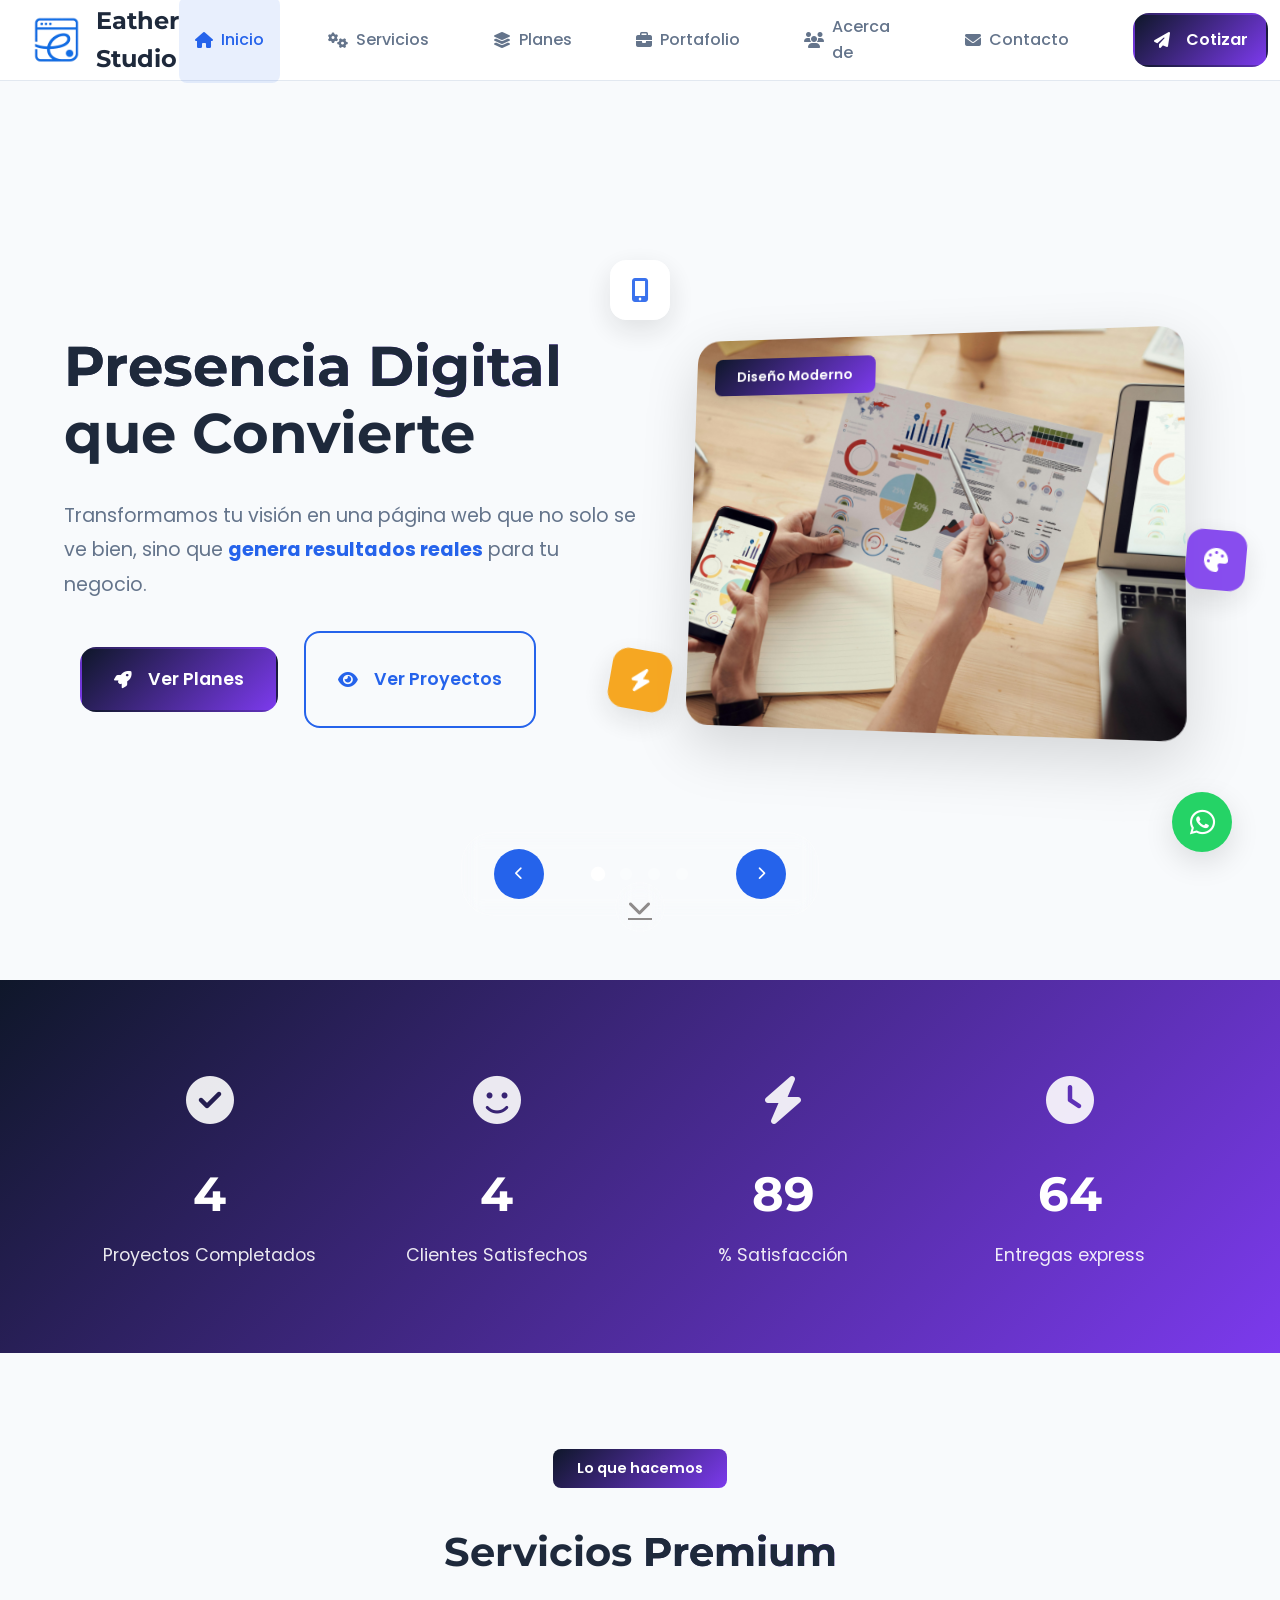
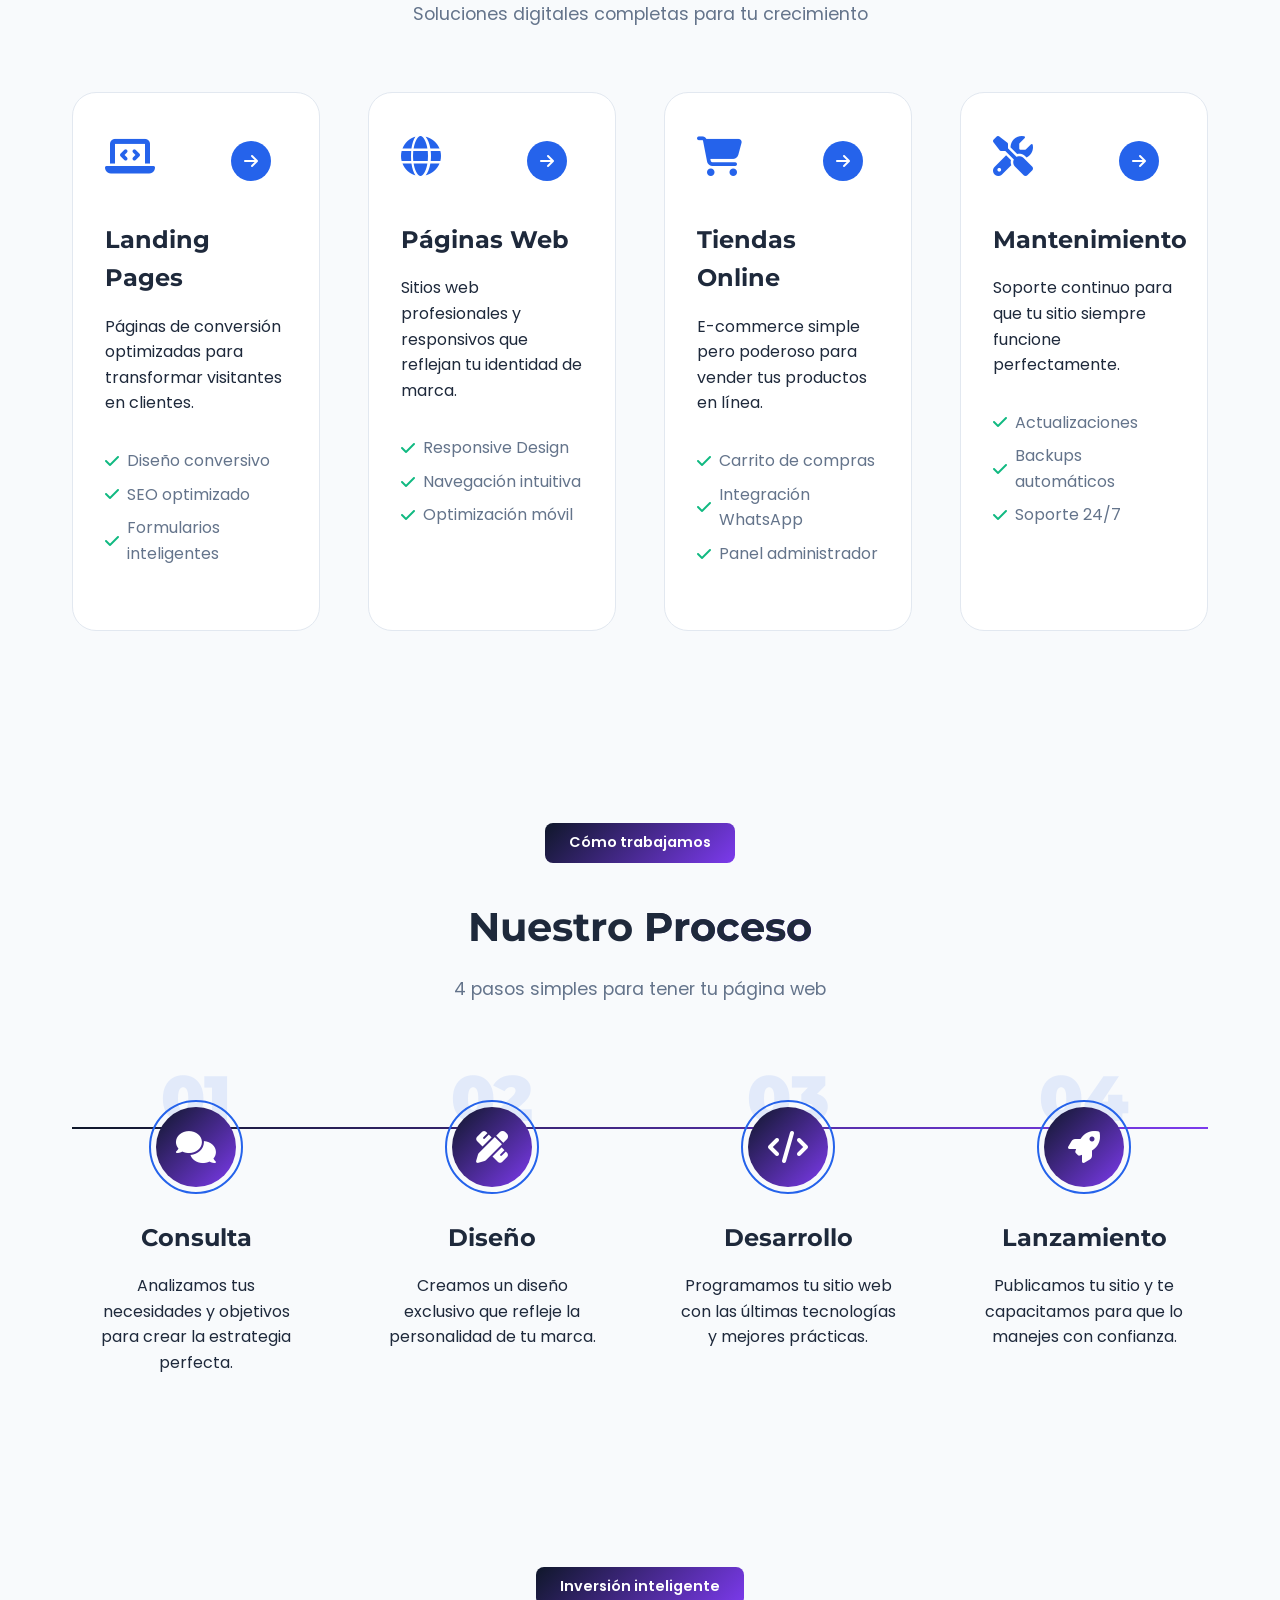
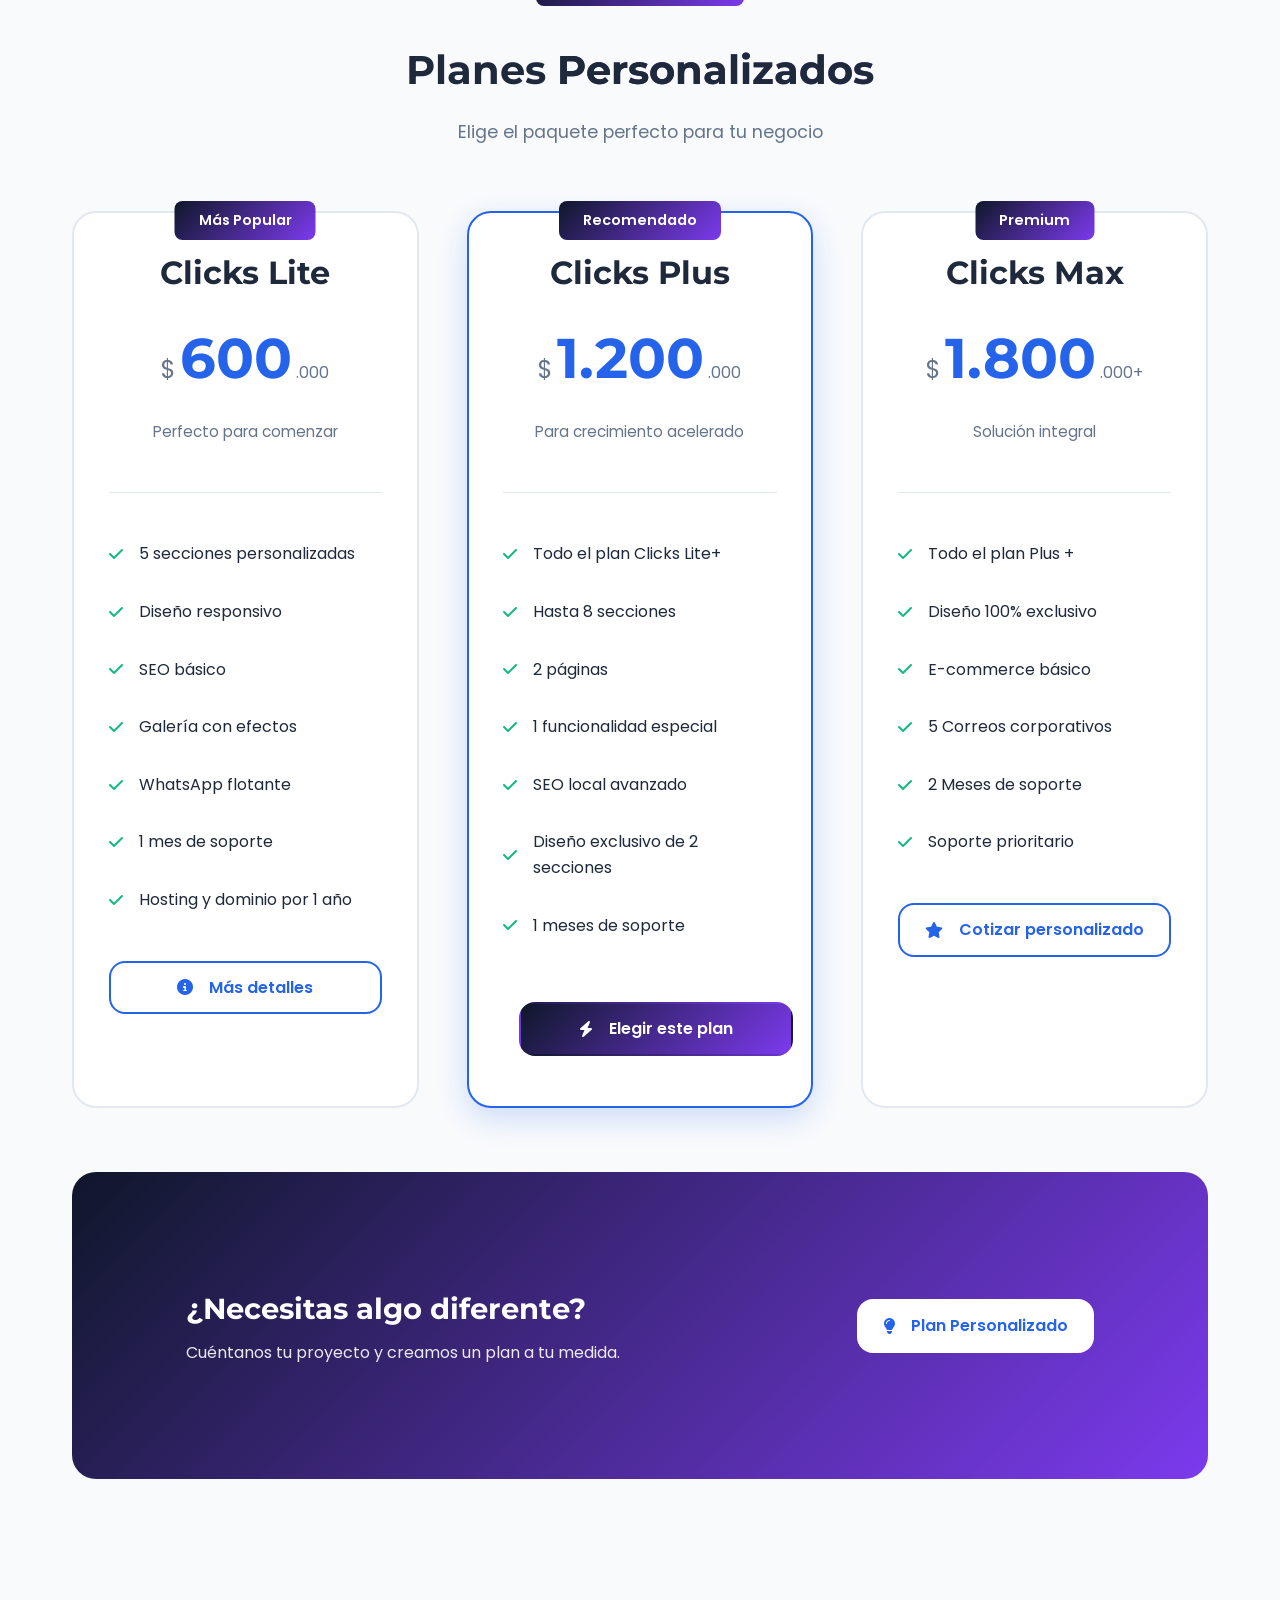
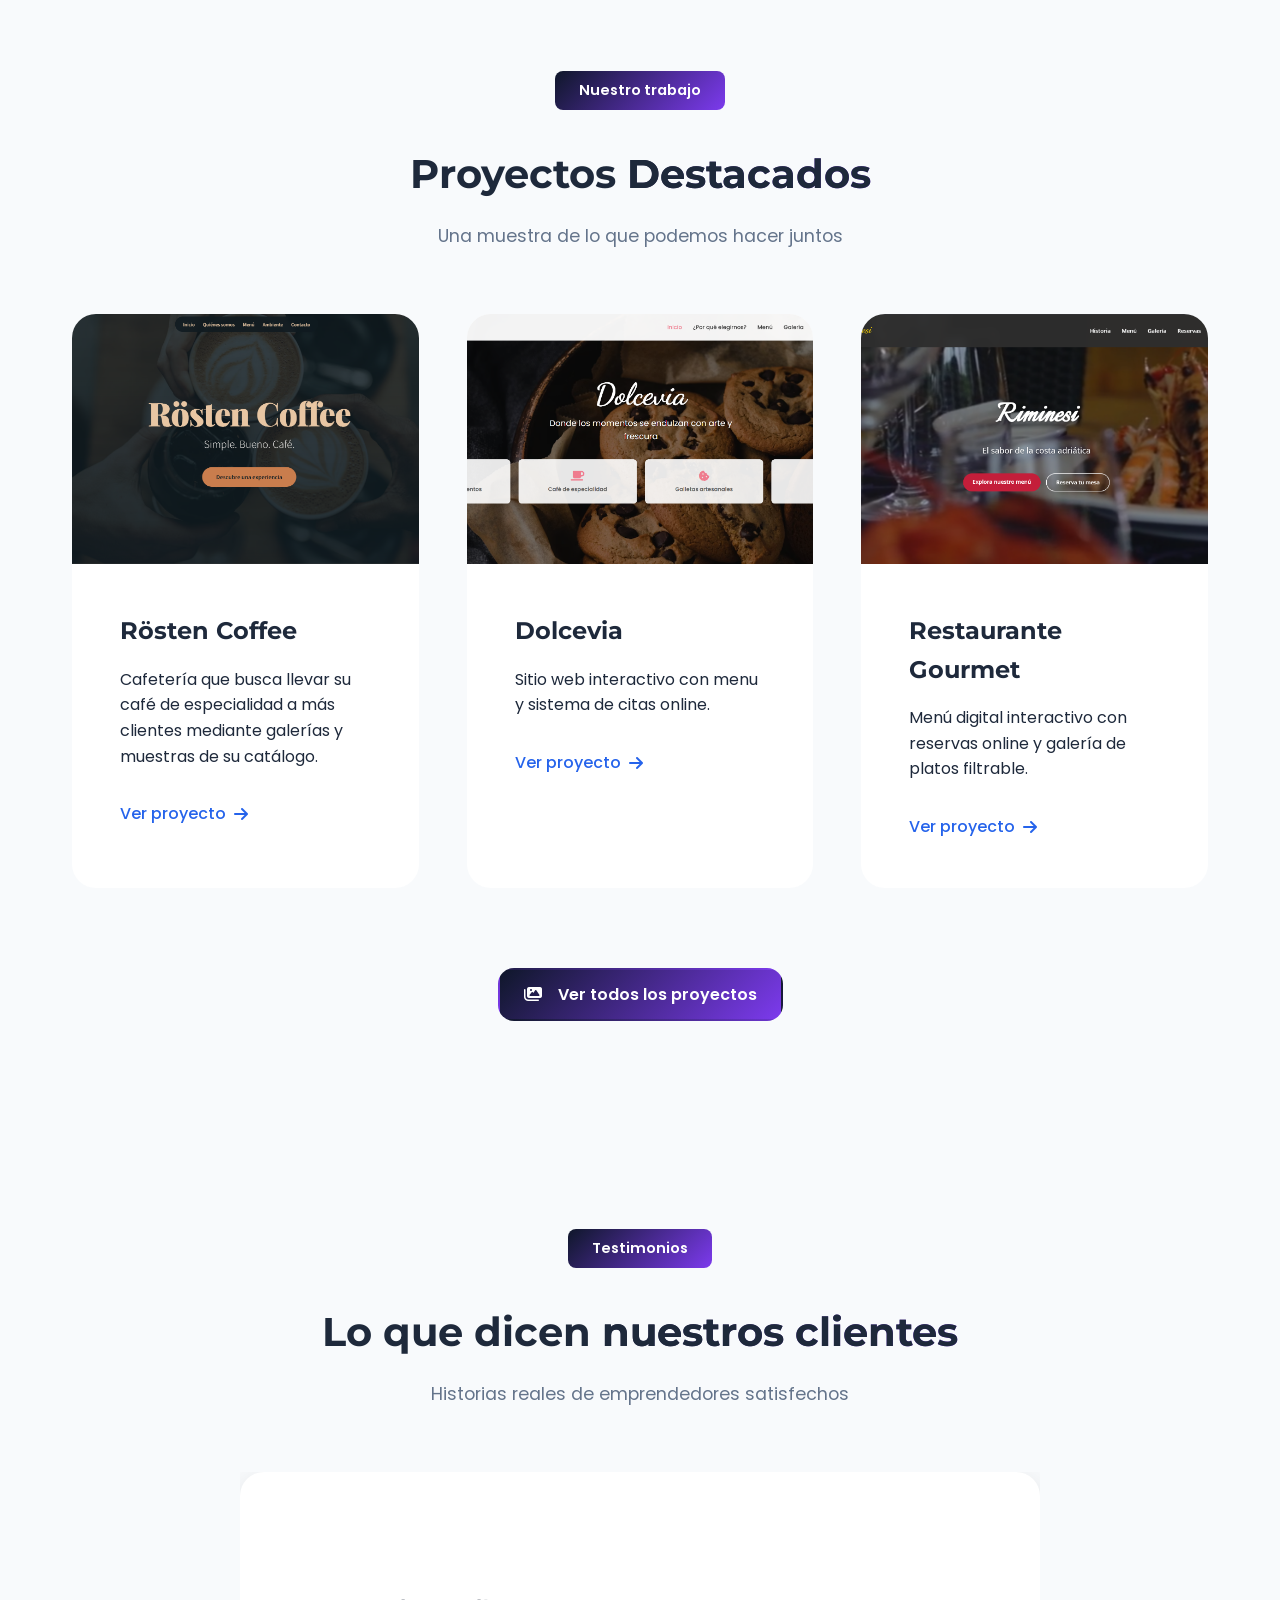
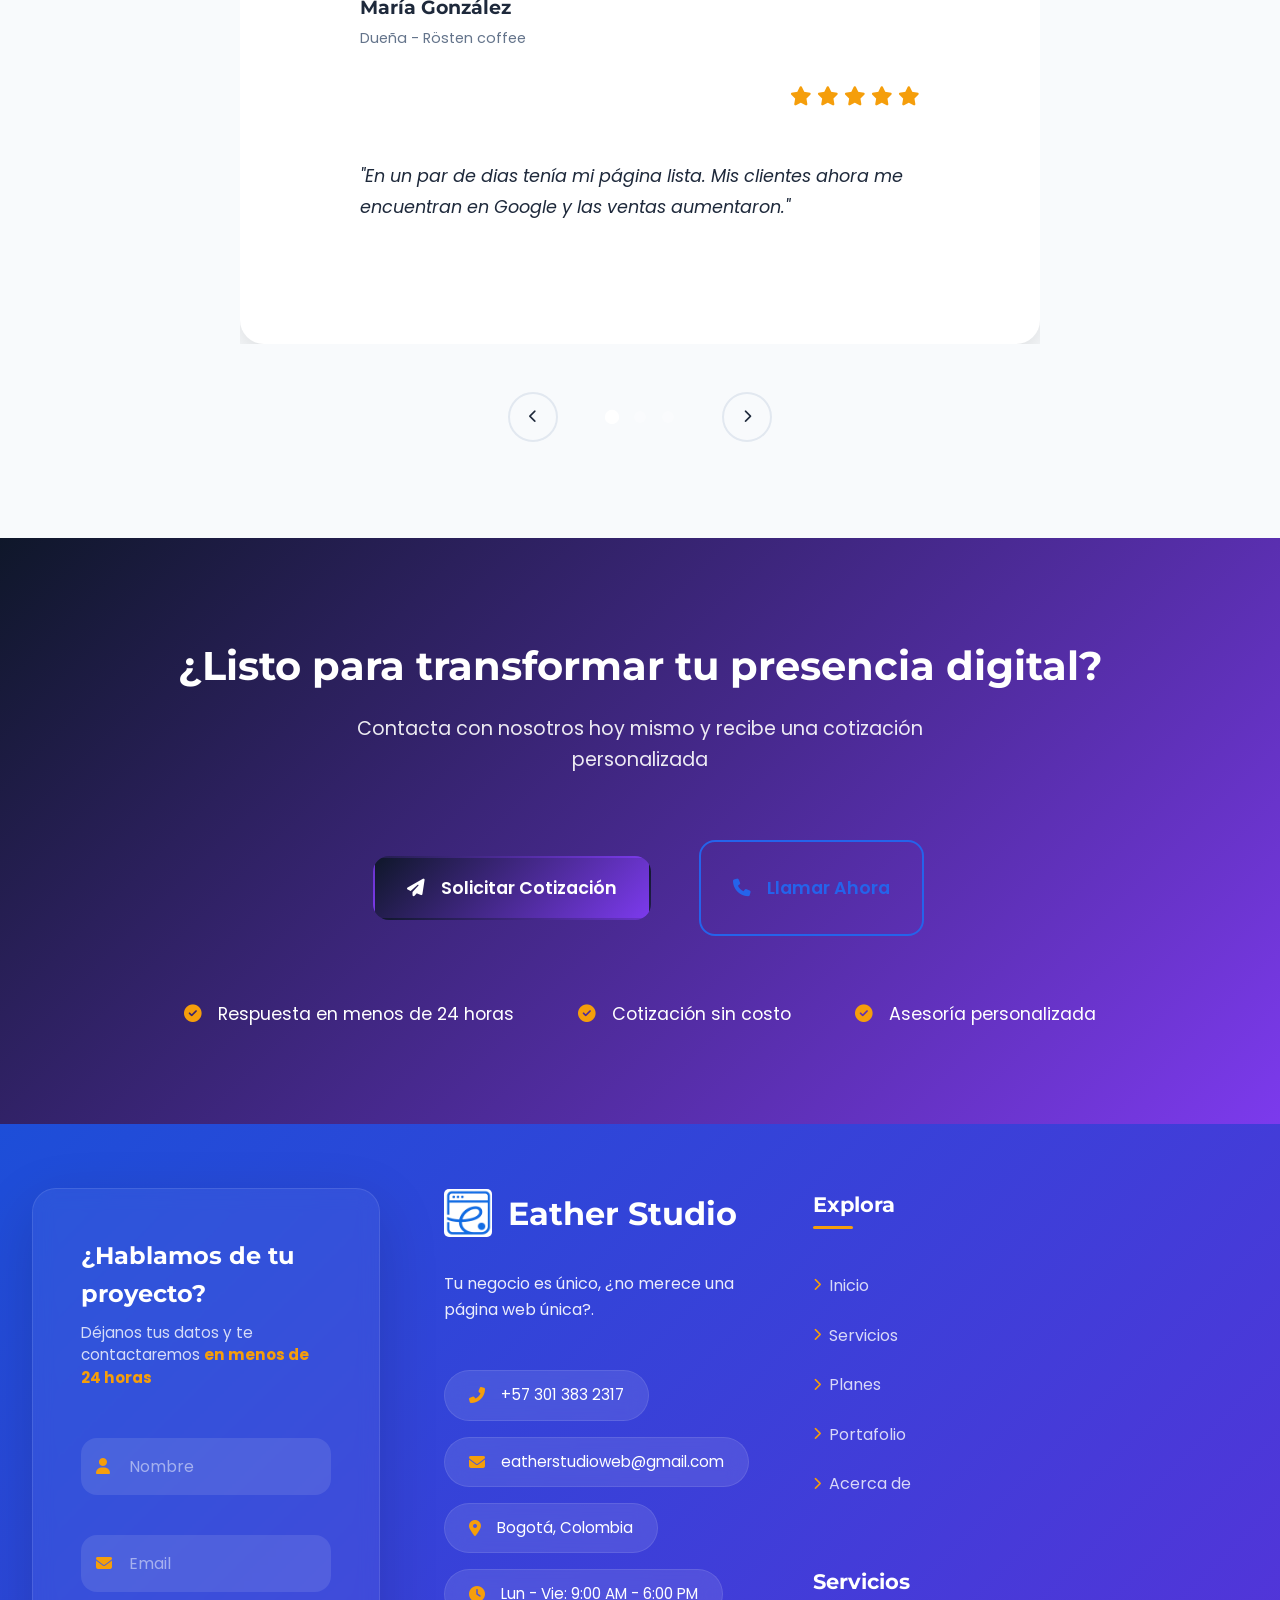
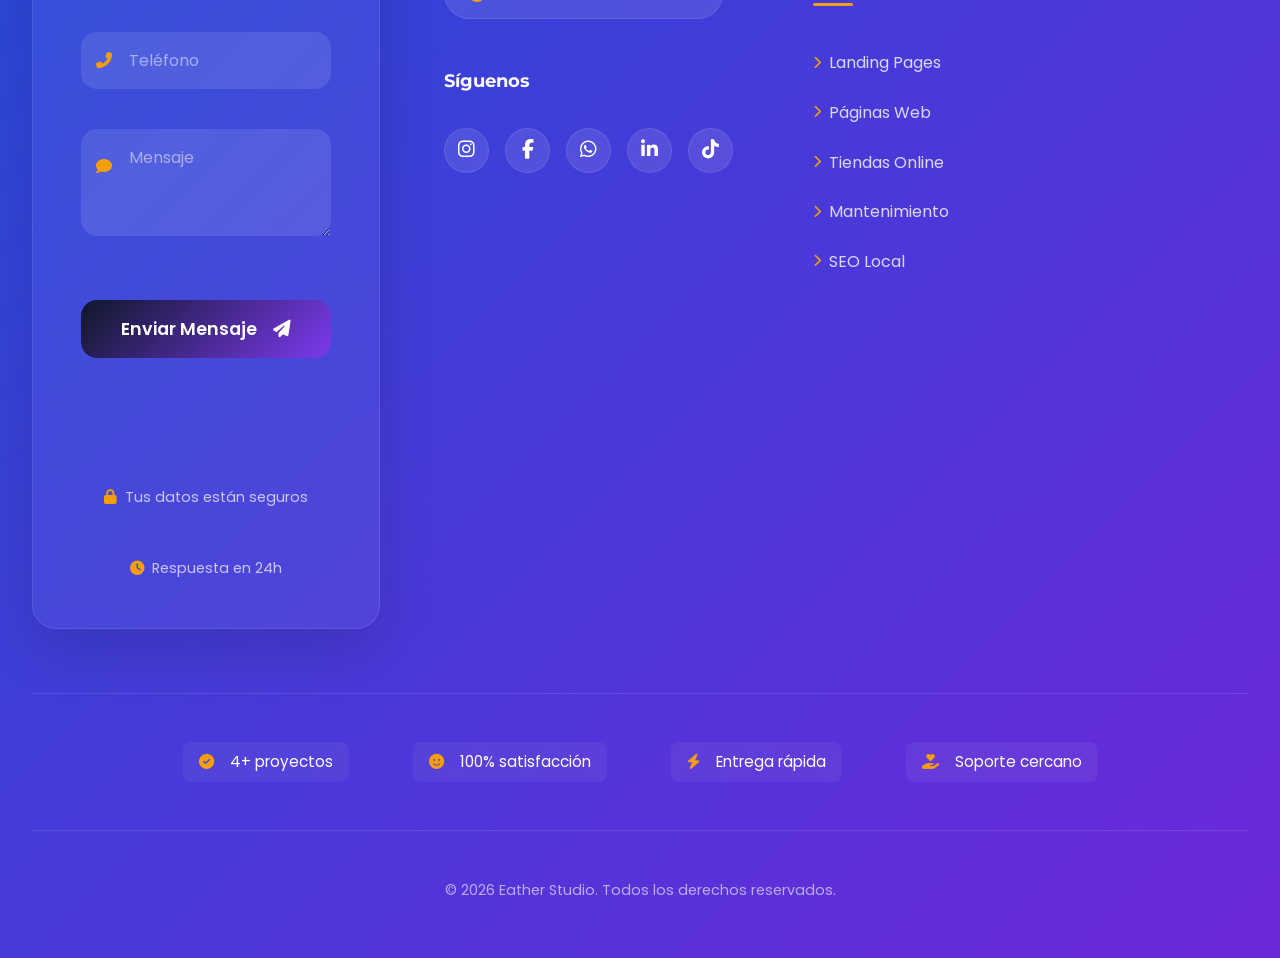
==== index.html @ 094117e2 "Add files via upload" ====
<!DOCTYPE html>
<html lang="es">
<head>
    <meta charset="UTF-8">
    <meta name="viewport" content="width=device-width, initial-scale=1.0">
    <title>Eather Studio | Diseño Web Profesional para Emprendedores</title>
    <meta name="description" content="Creamos páginas web únicas para emprendedores y tiendas locales. Presencia digital profesional con resultados reales.">
    <meta name="keywords" content="diseño web Bogotá, páginas web económicas, desarrollo web para emprendedores, tiendas online Colombia, landing pages, SEO local, diseño web Colombia">
    <!-- Font Awesome -->
    <link rel="stylesheet" href="https://cdnjs.cloudflare.com/ajax/libs/font-awesome/6.4.0/css/all.min.css">
    
    <!-- Google Fonts -->
    <link rel="preconnect" href="https://fonts.googleapis.com">
    <link rel="preconnect" href="https://fonts.gstatic.com" crossorigin>
    <link href="https://fonts.googleapis.com/css2?family=Poppins:wght@300;400;500;600;700&family=Montserrat:wght@400;500;600;700&display=swap" rel="stylesheet">
    
    <!-- CSS -->
    <link rel="stylesheet" href="./css/index.css">

    <link rel="icon" href="./imagenes/algo.png" type="image/x-icon">
</head>
<body>
    <!-- Navegación -->
    <nav class="navbar" id="navbar">
        <div class="nav-container">
            <div class="nav-brand">
                <a href="#home" class="logo">
                    <img src="./imagenes/algo.png" alt="" class="imglogo">
                    <span class="logo-text">Eather Studio</span>
                </a>
            </div>
            
            <div class="nav-menu" id="navMenu">
                
                <a href="index.html" class="nav-link active">
                    <i class="fas fa-home"></i> Inicio
                </a>
                <a href="#services" class="nav-link">
                    <i class="fas fa-cogs"></i> Servicios
                </a>
                <a href="#plans" class="nav-link">
                    <i class="fas fa-layer-group"></i> Planes
                </a>
                <a href="#portfolio" class="nav-link">
                    <i class="fas fa-briefcase"></i> Portafolio
                </a>
                <a href="acerca_de.html" class="nav-link">
                    <i class="fas fa-users"></i> Acerca de
                </a>
                <a href="#contact" class="nav-link">
                    <i class="fas fa-envelope"></i> Contacto
                </a>
                <a href="#contact" class="btn btn-primary">
                    <i class="fas fa-paper-plane"></i> Cotizar
                </a>
                <div class="nav-actions">
                <button class="theme-toggle" id="themeToggle" aria-label="Cambiar tema">
                    <i class="fas fa-moon"></i>
                </button>
            </div>
            </div>
            
            
            
            <button class="menu-toggle" id="menuToggle" aria-label="Menú">
                <i class="fas fa-bars"></i>
            </button>
        </div>
    </nav>

    <!-- Hero con Carousel de Imágenes Reales -->
    <section class="hero" id="home">
        <div class="carousel-container">
            <div class="carousel-slides">
                <!-- Slide 1 - Diseño Web Moderno -->
                <div class="slide active" data-slide="1">
                    <div class="slide-content">
                        <h1 class="hero-title">
                            <span class="hero-highlight">Presencia Digital</span>
                            que Convierte
                        </h1>
                        <p class="hero-subtitle">
                            Transformamos tu visión en una página web que no solo se ve bien, 
                            sino que <strong>genera resultados reales</strong> para tu negocio.
                        </p>
                        <div class="hero-buttons">
                            <a href="#plans" class="btn btn-primary btn-large">
                                <i class="fas fa-rocket"></i> Ver Planes
                            </a>
                            <a href="#portfolio" class="btn btn-outline btn-large">
                                <i class="fas fa-eye"></i> Ver Proyectos
                            </a>
                        </div>
                    </div>
                    <div class="slide-visual">
                        <div class="image-frame">
                            <img src="./imagenes/metricas.jpg" 
                                alt="Diseño web moderno para emprendedores" 
                                class="hero-image">
                            <div class="image-overlay">
                                <span class="image-badge">Diseño Moderno</span>
                            </div>
                        </div>
                        <div class="floating-elements">
                            <div class="floating-element element-1">
                                <i class="fas fa-mobile-alt"></i>
                            </div>
                            <div class="floating-element element-2">
                                <i class="fas fa-palette"></i>
                            </div>
                            <div class="floating-element element-3">
                                <i class="fas fa-bolt"></i>
                            </div>
                        </div>
                    </div>
                </div>
                
                <!-- Slide 2 - Landing Page -->
                <div class="slide" data-slide="2">
                    <div class="slide-content">
                        <h1 class="hero-title">
                            <span class="hero-highlight">Landing Pages que</span> 
                            <span class="hero-highlight">Venden</span>
                        </h1>
                        <p class="hero-subtitle">
                            Diseños optimizados para transformar visitantes 
                            en <strong>clientes reales</strong> desde el primer clic.
                        </p>
                        <div class="hero-buttons">
                            <a href="#portfolio" class="btn btn-primary btn-large">
                                <i class="fas fa-chart-line"></i> Ver Resultados
                            </a>
                            <a href="#contact" class="btn btn-outline btn-large">
                                <i class="fas fa-calendar-check"></i> Agendar Llamada
                            </a>
                        </div>
                    </div>
                    <div class="slide-visual">
                        <div class="image-frame">
                            <img src="./imagenes/pagina web.jpg" 
                                alt="Landing page de alta conversión" 
                                class="hero-image">
                            <div class="image-overlay">
                                <span class="image-badge">+40% Conversiones</span>
                            </div>
                        </div>
                        <div class="floating-elements">
                            <div class="floating-element element-4">
                                <i class="fas fa-mouse-pointer"></i>
                            </div>
                            <div class="floating-element element-5">
                                <i class="fas fa-chart-pie"></i>
                            </div>
                            <div class="floating-element element-6">
                                <i class="fas fa-users"></i>
                            </div>
                        </div>
                    </div>
                </div>
                
                <!-- Slide 3 - E-commerce -->
                <div class="slide" data-slide="3">
                    <div class="slide-content">
                        <h1 class="hero-title">
                            <span class="hero-highlight">Tiendas Online que </span>
                            <span class="hero-highlight">Crecen</span>
                        </h1>
                        <p class="hero-subtitle">
                            E-commerce simple pero poderoso diseñado específicamente 
                            para <strong>negocios</strong> como el tuyo.
                        </p>
                        <div class="hero-buttons">
                            <a href="#portfolio" class="btn btn-primary btn-large">
                                <i class="fas fa-store"></i> Ver Tiendas
                            </a>
                            <a href="#plans" class="btn btn-outline btn-large">
                                <i class="fas fa-shopping-cart"></i> Plan E-commerce
                            </a>
                        </div>
                    </div>
                    <div class="slide-visual">
                        <div class="image-frame">
                            <img src="./imagenes/ecommerce.jpg" 
                                alt="Tienda online moderna" 
                                class="hero-image">
                            <div class="image-overlay">
                                <span class="image-badge">E-commerce Simple</span>
                            </div>
                        </div>
                        <div class="floating-elements">
                            <div class="floating-element element-7">
                                <i class="fas fa-shopping-bag"></i>
                            </div>
                            <div class="floating-element element-8">
                                <i class="fas fa-credit-card"></i>
                            </div>
                            <div class="floating-element element-9">
                                <i class="fas fa-shipping-fast"></i>
                            </div>
                        </div>
                    </div>
                </div>
                
                <!-- Slide 4 - Dashboard Profesional -->
                <div class="slide" data-slide="4">
                    <div class="slide-content">
                        <h1 class="hero-title">
                            <span class="hero-highlight">Resultados Rápidos</span>
                            Garantizados
                        </h1>
                        <p class="hero-subtitle">
                            Procesos optimizados que te entregan tu sitio web en 
                            <strong>tiempo récord</strong>, sin sacrificar calidad.
                        </p>
                        <div class="hero-buttons">
                            <a href="#contact" class="btn btn-primary btn-large">
                                <i class="fas fa-bolt"></i> Iniciar Proyecto
                            </a>
                            <a href="#process" class="btn btn-outline btn-large">
                                <i class="fas fa-clock"></i> Ver Proceso
                            </a>
                        </div>
                    </div>
                    <div class="slide-visual">
                        <div class="image-frame">
                            <img src="./imagenes/codificar.jpg" 
                                alt="Dashboard profesional" 
                                class="hero-image">
                            <div class="image-overlay">
                                <span class="image-badge">Máxima eficiencia</span>
                            </div>
                        </div>
                        <div class="floating-elements">
                            <div class="floating-element element-10">
                                <i class="fas fa-tachometer-alt"></i>
                            </div>
                            <div class="floating-element element-11">
                                <i class="fas fa-cog"></i>
                            </div>
                            <div class="floating-element element-12">
                                <i class="fas fa-chart-bar"></i>
                            </div>
                        </div>
                    </div>
                </div>
            </div>
            
            <!-- Controles del Carousel -->
            <div class="carousel-controls">
                <button class="carousel-prev" id="carouselPrev" aria-label="Slide anterior">
                    <i class="fas fa-chevron-left"></i>
                </button>
                <div class="carousel-dots">
                    <button class="dot active" data-slide="1" aria-label="Ir al slide 1"></button>
                    <button class="dot" data-slide="2" aria-label="Ir al slide 2"></button>
                    <button class="dot" data-slide="3" aria-label="Ir al slide 3"></button>
                    <button class="dot" data-slide="4" aria-label="Ir al slide 4"></button>
                </div>
                <button class="carousel-next" id="carouselNext" aria-label="Siguiente slide">
                    <i class="fas fa-chevron-right"></i>
                </button>
            </div>
        </div>
        
        <a href="#services" class="scroll-indicator" aria-label="Desplazarse">
            <i class="fas fa-chevron-down"></i>
        </a>
    </section>

    <!-- Stats Section -->
    <section class="stats">
        <div class="container">
            <div class="stats-grid">
                <div class="stat-card">
                    <div class="stat-icon">
                        <i class="fas fa-check-circle"></i>
                    </div>
                    <div class="stat-content">
                        <h3 class="stat-number" data-count="5">0</h3>
                        <p class="stat-label">Proyectos Completados</p>
                    </div>
                </div>
                
                <div class="stat-card">
                    <div class="stat-icon">
                        <i class="fas fa-smile"></i>
                    </div>
                    <div class="stat-content">
                        <h3 class="stat-number" data-count="5">0</h3>
                        <p class="stat-label">Clientes Satisfechos</p>
                    </div>
                </div>
                
                <div class="stat-card">
                    <div class="stat-icon">
                        <i class="fas fa-bolt"></i>
                    </div>
                    <div class="stat-content">
                        <h3 class="stat-number" data-count="99">0</h3>
                        <p class="stat-label">% Satisfacción</p>
                    </div>
                </div>
                
                <div class="stat-card">
                    <div class="stat-icon">
                        <i class="fas fa-clock"></i>
                    </div>
                    <div class="stat-content">
                        <h3 class="stat-number" data-count="72" >0</h3>
                        <p class="stat-label">Entregas express </p>
                    </div>
                </div>
            </div>
        </div>
    </section>

    <!-- Servicios -->
    <section class="section services" id="services">
        <div class="container">
            <div class="section-header">
                <span class="section-badge">Lo que hacemos</span>
                <h2 class="section-title">Servicios <span class="highlight">Premium</span></h2>
                <p class="section-subtitle">Soluciones digitales completas para tu crecimiento</p>
            </div>
            
            <div class="services-grid">
                <div class="service-card">
                    <div class="service-icon">
                        <i class="fas fa-laptop-code"></i>
                    </div>
                    <div class="service-content">
                        <h3>Landing Pages</h3>
                        <p>Páginas de conversión optimizadas para transformar visitantes en clientes.</p>
                        <ul class="service-features">
                            <li><i class="fas fa-check"></i> Diseño conversivo</li>
                            <li><i class="fas fa-check"></i> SEO optimizado</li>
                            <li><i class="fas fa-check"></i> Formularios inteligentes</li>
                        </ul>
                    </div>
                    <a href="#contact" class="service-link">
                        <i class="fas fa-arrow-right"></i>
                    </a>
                </div>
                
                <div class="service-card">
                    <div class="service-icon">
                        <i class="fas fa-globe"></i>
                    </div>
                    <div class="service-content">
                        <h3>Páginas Web</h3>
                        <p>Sitios web profesionales y responsivos que reflejan tu identidad de marca.</p>
                        <ul class="service-features">
                            <li><i class="fas fa-check"></i> Responsive Design</li>
                            <li><i class="fas fa-check"></i> Navegación intuitiva</li>
                            <li><i class="fas fa-check"></i> Optimización móvil</li>
                        </ul>
                    </div>
                    <a href="#contact" class="service-link">
                        <i class="fas fa-arrow-right"></i>
                    </a>
                </div>
                
                <div class="service-card">
                    <div class="service-icon">
                        <i class="fas fa-shopping-cart"></i>
                    </div>
                    <div class="service-content">
                        <h3>Tiendas Online</h3>
                        <p>E-commerce simple pero poderoso para vender tus productos en línea.</p>
                        <ul class="service-features">
                            <li><i class="fas fa-check"></i> Carrito de compras</li>
                            <li><i class="fas fa-check"></i> Integración WhatsApp</li>
                            <li><i class="fas fa-check"></i> Panel administrador</li>
                        </ul>
                    </div>
                    <a href="#contact" class="service-link">
                        <i class="fas fa-arrow-right"></i>
                    </a>
                </div>
                
                <div class="service-card">
                    <div class="service-icon">
                        <i class="fas fa-tools"></i>
                    </div>
                    <div class="service-content">
                        <h3>Mantenimiento</h3>
                        <p>Soporte continuo para que tu sitio siempre funcione perfectamente.</p>
                        <ul class="service-features">
                            <li><i class="fas fa-check"></i> Actualizaciones</li>
                            <li><i class="fas fa-check"></i> Backups automáticos</li>
                            <li><i class="fas fa-check"></i> Soporte 24/7</li>
                        </ul>
                    </div>
                    <a href="#contact" class="service-link">
                        <i class="fas fa-arrow-right"></i>
                    </a>
                </div>
            </div>
        </div>
    </section>

    <!-- Proceso de Trabajo -->
    <section class="section process" id="process">
        <div class="container">
            <div class="section-header">
                <span class="section-badge">Cómo trabajamos</span>
                <h2 class="section-title">Nuestro <span class="highlight">Proceso</span></h2>
                <p class="section-subtitle">4 pasos simples para tener tu página web</p>
            </div>
            
            <div class="process-timeline">
                <div class="process-step">
                    <div class="step-number">01</div>
                    <div class="step-content">
                        <div class="step-icon">
                            <i class="fas fa-comments"></i>
                        </div>
                        <h3>Consulta</h3>
                        <p>Analizamos tus necesidades y objetivos para crear la estrategia perfecta.</p>
                    </div>
                </div>
                
                <div class="process-step">
                    <div class="step-number">02</div>
                    <div class="step-content">
                        <div class="step-icon">
                            <i class="fas fa-pencil-ruler"></i>
                        </div>
                        <h3>Diseño</h3>
                        <p>Creamos un diseño exclusivo que refleje la personalidad de tu marca.</p>
                    </div>
                </div>
                
                <div class="process-step">
                    <div class="step-number">03</div>
                    <div class="step-content">
                        <div class="step-icon">
                            <i class="fas fa-code"></i>
                        </div>
                        <h3>Desarrollo</h3>
                        <p>Programamos tu sitio web con las últimas tecnologías y mejores prácticas.</p>
                    </div>
                </div>
                
                <div class="process-step">
                    <div class="step-number">04</div>
                    <div class="step-content">
                        <div class="step-icon">
                            <i class="fas fa-rocket"></i>
                        </div>
                        <h3>Lanzamiento</h3>
                        <p>Publicamos tu sitio y te capacitamos para que lo manejes con confianza.</p>
                    </div>
                </div>
            </div>
        </div>
    </section>

    <!-- Planes -->
    <section class="section plans" id="plans">
        <div class="container">
            <div class="section-header">
                <span class="section-badge">Inversión inteligente</span>
                <h2 class="section-title">Planes <span class="highlight">Personalizados</span></h2>
                <p class="section-subtitle">Elige el paquete perfecto para tu negocio</p>
            </div>
            
            <div class="plans-grid">
                <!-- Plan Lite -->
                <div class="plan-card">
                    <div class="plan-badge">Más Popular</div>
                    <div class="plan-header">
                        <h3>Clicks Lite</h3>
                        <div class="plan-price">
                            <span class="currency">$</span>
                            <span class="amount">600</span>
                            <span class="period">.000</span>
                        </div>
                        <p class="plan-description">Perfecto para comenzar</p>
                    </div>
                    
                    <ul class="plan-features">
                        <li><i class="fas fa-check"></i> 5 secciones personalizadas</li>
                        <li><i class="fas fa-check"></i> Diseño responsivo</li>
                        <li><i class="fas fa-check"></i> SEO básico</li>
                        <li><i class="fas fa-check"></i> Galería con efectos</li>
                        <li><i class="fas fa-check"></i> WhatsApp flotante</li>
                        <li><i class="fas fa-check"></i> 1 mes de soporte</li>
                        <li><i class="fas fa-check"></i> Hosting y dominio por 1 año</li>
                    </ul>
                    
                    <a href="#contact" class="btn btn-outline plan-btn">
                        <i class="fas fa-info-circle"></i> Más detalles
                    </a>
                </div>
                
                <!-- Plan Plus -->
                <div class="plan-card featured">
                    <div class="plan-badge">Recomendado</div>
                    <div class="plan-header">
                        <h3>Clicks Plus</h3>
                        <div class="plan-price">
                            <span class="currency">$</span>
                            <span class="amount">1.200</span>
                            <span class="period">.000</span>
                        </div>
                        <p class="plan-description">Para crecimiento acelerado</p>
                    </div>
                    
                    <ul class="plan-features">
                        <li><i class="fas fa-check"></i> Todo el plan Clicks Lite+</li>
                        <li><i class="fas fa-check"></i> Hasta 8 secciones</li>
                        <li><i class="fas fa-check"></i> 2 páginas</li>
                        <li><i class="fas fa-check"></i> 1 funcionalidad especial</li>
                        <li><i class="fas fa-check"></i> SEO local avanzado</li>
                        <li><i class="fas fa-check"></i> Diseño exclusivo de 2 secciones</li>
                        <li><i class="fas fa-check"></i> 1 meses de soporte</li>
                    </ul>
                    
                    <a href="#contact" class="btn btn-primary plan-btn">
                        <i class="fas fa-bolt"></i> Elegir este plan
                    </a>
                </div>
                
                <!-- Plan Premium -->
                <div class="plan-card">
                    <div class="plan-badge">Premium</div>
                    <div class="plan-header">
                        <h3>Clicks Max</h3>
                        <div class="plan-price">
                            <span class="currency">$</span>
                            <span class="amount">1.800</span>
                            <span class="period">.000+</span>
                        </div>
                        <p class="plan-description">Solución integral</p>
                    </div>
                    
                    <ul class="plan-features">
                        <li><i class="fas fa-check"></i> Todo el plan Plus +</li>
                        <li><i class="fas fa-check"></i> Diseño 100% exclusivo</li>
                        <li><i class="fas fa-check"></i> E-commerce básico</li>
                        <li><i class="fas fa-check"></i> 5 Correos corporativos</li>
                        <li><i class="fas fa-check"></i> 2 Meses de soporte</li>
                        <li><i class="fas fa-check"></i> Soporte prioritario</li>
                    </ul>
                    
                    <a href="#contact" class="btn btn-outline plan-btn">
                        <i class="fas fa-star"></i> Cotizar personalizado
                    </a>
                </div>
            </div>
            
            <div class="custom-plan-cta">
                <div class="cta-content">
                    <h3>¿Necesitas algo diferente?</h3>
                    <p>Cuéntanos tu proyecto y creamos un plan a tu medida.</p>
                </div>
                <a href="#contact" class="btn btn-secondary">
                    <i class="fas fa-lightbulb"></i> Plan Personalizado
                </a>
            </div>
        </div>
    </section>

    <!-- Portafolio -->
    <section class="section portfolio" id="portfolio">
        <div class="container">
            <div class="section-header">
                <span class="section-badge">Nuestro trabajo</span>
                <h2 class="section-title">Proyectos <span class="highlight">Destacados</span></h2>
                <p class="section-subtitle">Una muestra de lo que podemos hacer juntos</p>
            </div>
            
            <div class="portfolio-grid">
                <div class="portfolio-item">
                    <div class="portfolio-image">
                        <img src="/imagenes/rosten.png" alt="Cafeteria">
                        <div class="portfolio-overlay">
                            <div class="portfolio-tags">
                                <span class="tag">Landing Page</span>
                                <span class="tag">Cafeteria</span>
                            </div>
                        </div>
                    </div>
                    <div class="portfolio-content">
                        <h3>Rösten Coffee</h3>
                        <p>Cafetería que busca llevar su café de especialidad a más clientes mediante galerías y muestras de su catálogo.</p>
                        <a href="portafolio.html#proyectos-lite" class="portfolio-link">
                            Ver proyecto <i class="fas fa-arrow-right"></i>
                        </a>
                    </div>
                </div>
                
                <div class="portfolio-item">
                    <div class="portfolio-image">
                        <img src="/imagenes/dolcevia.png" alt="Reposteria">
                        <div class="portfolio-overlay">
                            <div class="portfolio-tags">
                                <span class="tag">Menú digital</span>
                                <span class="tag">Reposteria</span>
                            </div>
                        </div>
                    </div>
                    <div class="portfolio-content">
                        <h3>    Dolcevia</h3>
                        <p>Sitio web interactivo con menu y sistema de citas online.</p>
                        <a href="portafolio.html#proyectos-lite" class="portfolio-link">
                            Ver proyecto <i class="fas fa-arrow-right"></i>
                        </a>
                    </div>
                </div>
                
                <div class="portfolio-item">
                    <div class="portfolio-image">
                        <img src="/imagenes/reminesi.png" alt="Restaurante">
                        <div class="portfolio-overlay">
                            <div class="portfolio-tags">
                                <span class="tag">Restaurante</span>
                                <span class="tag">Menú Digital</span>
                            </div>
                        </div>
                    </div>
                    <div class="portfolio-content">
                        <h3>Restaurante Gourmet</h3>
                        <p>Menú digital interactivo con reservas online y galería de platos filtrable.</p>
                        <a href="portafolio.html#proyectos-lite" class="portfolio-link">
                            Ver proyecto <i class="fas fa-arrow-right"></i>
                        </a>
                    </div>
                </div>
            </div>
            
            <div class="portfolio-cta">
                <a href="portafolio.html#proyectos-lite" class="btn btn-primary">
                    <i class="fas fa-images"></i> Ver todos los proyectos
                </a>
            </div>
        </div>
    </section>

    <!-- Testimonios -->
    <section class="section testimonials">
        <div class="container">
            <div class="section-header">
                <span class="section-badge">Testimonios</span>
                <h2 class="section-title">Lo que dicen <span class="highlight">nuestros clientes</span></h2>
                <p class="section-subtitle">Historias reales de emprendedores satisfechos</p>
            </div>
            
            <div class="testimonials-slider">
                <div class="testimonial-card active">
                    <div class="testimonial-header">
                        <div class="client-info">
                            <h4>María González</h4>
                            <p>Dueña - Rösten coffee</p>
                        </div>
                        <div class="testimonial-rating">
                            <i class="fas fa-star"></i>
                            <i class="fas fa-star"></i>
                            <i class="fas fa-star"></i>
                            <i class="fas fa-star"></i>
                            <i class="fas fa-star"></i>
                        </div>
                    </div>
                    <div class="testimonial-body">
                        <p>"En un par de dias tenía mi página lista. Mis clientes ahora me encuentran en Google y las ventas aumentaron."</p>
                    </div>
                </div>
                
                <div class="testimonial-card">
                    <div class="testimonial-header">
                        <div class="client-info">
                            <h4>Carlos Mendoza</h4>
                            <p>comerciante Independiente</p>
                        </div>
                        <div class="testimonial-rating">
                            <i class="fas fa-star"></i>
                            <i class="fas fa-star"></i>
                            <i class="fas fa-star"></i>
                            <i class="fas fa-star"></i>
                            <i class="fas fa-star"></i>
                        </div>
                    </div>
                    <div class="testimonial-body">
                        <p>"Mi página web superó mis expectativas. Ahora recibo consultas de clientes todas las semanas"</p>
                    </div>
                </div>
                
                <div class="testimonial-card">
                    <div class="testimonial-header">
                        <div class="client-info">
                            <h4>Ana Rodríguez</h4>
                            <p>Gerente - Cafetería "Aroma"</p>
                        </div>
                        <div class="testimonial-rating">
                            <i class="fas fa-star"></i>
                            <i class="fas fa-star"></i>
                            <i class="fas fa-star"></i>
                            <i class="fas fa-star"></i>
                            <i class="fas fa-star"></i>
                        </div>
                    </div>
                    <div class="testimonial-body">
                        <p>"El sistema de reservas nos ha ayudado a organizar mejor las mesas. Mis clientes aman el menú digital."</p>
                    </div>
                </div>
            </div>
            
            <div class="testimonials-controls">
                <button class="testimonial-prev" id="testimonialPrev">
                    <i class="fas fa-chevron-left"></i>
                </button>
                <div class="testimonial-dots">
                    <button class="dot active" data-slide="1"></button>
                    <button class="dot" data-slide="2"></button>
                    <button class="dot" data-slide="3"></button>
                </div>
                <button class="testimonial-next" id="testimonialNext">
                    <i class="fas fa-chevron-right"></i>
                </button>
            </div>
        </div>
    </section>

    <!-- CTA Final -->
    <section class="section cta">
        <div class="container">
            <div class="cta-content">
                <h2 class="cta-title">¿Listo para transformar tu presencia digital?</h2>
                <p class="cta-subtitle">Contacta con nosotros hoy mismo y recibe una cotización personalizada</p>
                
                <div class="cta-buttons">
                    <a href="#contact" class="btn btn-primary btn-large">
                        <i class="fas fa-paper-plane"></i> Solicitar Cotización
                    </a>
                    <a href="tel:+573013832317" class="btn btn-outline btn-large">
                        <i class="fas fa-phone"></i> Llamar Ahora
                    </a>
                </div>
                
                <div class="cta-features">
                    <div class="feature">
                        <i class="fas fa-check-circle"></i>
                        <span>Respuesta en menos de 24 horas</span>
                    </div>
                    <div class="feature">
                        <i class="fas fa-check-circle"></i>
                        <span>Cotización sin costo</span>
                    </div>
                    <div class="feature">
                        <i class="fas fa-check-circle"></i>
                        <span>Asesoría personalizada</span>
                    </div>
                </div>
            </div>
        </div>
    </section>

    <!-- Footer -->
    <!-- ===== NUEVO FOOTER PREMIUM CON FORMULARIO INTERACTIVO ===== -->
    <footer class="footer-premium" id="contact">
        
        <div class="footer-premium-container">
            <!-- Grid principal -->
            <div class="footer-premium-grid">
                <!-- COLUMNA 3: FORMULARIO INTERACTIVO PREMIUM -->
                <div class="footer-premium-col form-col">
                    <div class="form-header">
                        <h3>¿Hablamos de tu proyecto?</h3>
                        <p>Déjanos tus datos y te contactaremos <strong>en menos de 24 horas</strong></p>
                    </div>
                    
                    <form class="footer-premium-form" id="premiumContactForm" action="https://formspree.io/f/xkozddke" method="POST">
                        <!-- Campo Nombre con icono flotante -->
                        <div class="form-field">
                            <div class="field-icon">
                                <i class="fas fa-user"></i>
                            </div>
                            <input type="text" 
                                id="premiumName" 
                                name="name" 
                                required>
                            <label for="premiumName" class="field-label">Nombre</label>
                            <div class="field-border"></div>
                            <div class="field-focus-effect"></div>
                        </div>
                        
                        <!-- Campo Email con icono flotante -->
                        <div class="form-field">
                            <div class="field-icon">
                                <i class="fas fa-envelope"></i>
                            </div>
                            <input type="email" 
                                id="premiumEmail" 
                                name="email" 
                                required>
                            <label for="premiumEmail" class="field-label">Email</label>
                            <div class="field-border"></div>
                            <div class="field-focus-effect"></div>
                        </div>
                        
                        <!-- Campo Teléfono con icono flotante -->
                        <div class="form-field">
                            <div class="field-icon">
                                <i class="fas fa-phone-alt"></i>
                            </div>
                            <input type="tel" 
                                id="premiumPhone" 
                                name="phone" 
                                required>  <!-- ← AGREGA required AQUÍ -->
                            <label for="premiumPhone" class="field-label">Teléfono</label>
                            <div class="field-border"></div>
                            <div class="field-focus-effect"></div>
                        </div>
                        
                        <!-- Campo Mensaje con icono flotante -->
                        <div class="form-field textarea-field">
                            <div class="field-icon">
                                <i class="fas fa-comment"></i>
                            </div>
                            <textarea id="premiumMessage" 
                                    name="message" 
                                    rows="3" 
                                    required></textarea>
                            <label for="premiumMessage" class="field-label">Mensaje</label>
                            <div class="field-border"></div>
                            <div class="field-focus-effect"></div>
                        </div>
                        
                        <!-- Botón de envío con efecto -->
                        <button type="submit" class="premium-submit-btn" id="premiumSubmitBtn">
                            <span class="btn-text">Enviar Mensaje</span>
                            <span class="btn-icon">
                                <i class="fas fa-paper-plane"></i>
                            </span>
                            <div class="btn-overlay"></div>
                        </button>
                        
                        <!-- Mensaje de éxito/error -->
                        <div class="form-feedback" id="premiumFormFeedback"></div>
                        
                        <!-- Trust badges -->
                        <div class="form-trust">
                            <div class="trust-item">
                                <i class="fas fa-lock"></i>
                                <span>Tus datos están seguros</span>
                            </div>
                            <div class="trust-item">
                                <i class="fas fa-clock"></i>
                                <span>Respuesta en 24h</span>
                            </div>
                        </div>
                    </form>
                </div>
                <!-- COLUMNA 1: Marca y contacto rápido -->
                <div class="footer-premium-col brand-col">
                    <div class="footer-premium-logo">
                        <img src="./imagenes/algo.png" alt="" class="imglogo" style="background-color: white; border-radius: 5px;">
                        <span class="logo-text">Eather Studio</span>
                    </div>
                    
                    <p class="footer-premium-tagline">
                        Tu negocio es único, ¿no merece una página web única?.
                    </p>
                    
                    <div class="footer-premium-contact">
                        <div class="contact-chip">
                            <i class="fas fa-phone-alt"></i>
                            <a href="tel:+573013832317">+57 301 383 2317</a>
                        </div>
                        
                        <div class="contact-chip">
                            <i class="fas fa-envelope"></i>
                            <a href="mailto:eatherstudioweb@gmail.com">eatherstudioweb@gmail.com</a>
                        </div>
                        
                        <div class="contact-chip">
                            <i class="fas fa-map-marker-alt"></i>
                            <span>Bogotá, Colombia</span>
                        </div>
                        
                        <div class="contact-chip">
                            <i class="fas fa-clock"></i>
                            <span>Lun - Vie: 9:00 AM - 6:00 PM</span>
                        </div>
                    </div>
                    
                    <div class="footer-premium-social">
                        <h4>Síguenos</h4>
                        <div class="social-links-premium">
                            <a href="#" class="social-link" aria-label="Instagram">
                                <i class="fab fa-instagram"></i>
                            </a>
                            <a href="#" class="social-link" aria-label="Facebook">
                                <i class="fab fa-facebook-f"></i>
                            </a>
                            <a href="#" class="social-link" aria-label="WhatsApp">
                                <i class="fab fa-whatsapp"></i>
                            </a>
                            <a href="#" class="social-link" aria-label="LinkedIn">
                                <i class="fab fa-linkedin-in"></i>
                            </a>
                            <a href="#" class="social-link" aria-label="TikTok">
                                <i class="fab fa-tiktok"></i>
                            </a>
                        </div>
                    </div>
                </div>
                
                <!-- COLUMNA 2: Enlaces rápidos y servicios -->
                <div class="footer-premium-col links-col">
                    <h3>Explora</h3>
                    <ul class="footer-premium-links">
                        <li><a href="index.html#home"><i class="fas fa-chevron-right"></i> Inicio</a></li>
                        <li><a href="index.html#services"><i class="fas fa-chevron-right"></i> Servicios</a></li>
                        <li><a href="index.html#plans"><i class="fas fa-chevron-right"></i> Planes</a></li>
                        <li><a href="index.html#portfolio"><i class="fas fa-chevron-right"></i> Portafolio</a></li>
                        <li><a href="acerca_de.html"><i class="fas fa-chevron-right"></i> Acerca de</a></li>
                    </ul>
                    
                    <h3 class="mt-4">Servicios</h3>
                    <ul class="footer-premium-links">
                        <li><a href="#"><i class="fas fa-chevron-right"></i> Landing Pages</a></li>
                        <li><a href="#"><i class="fas fa-chevron-right"></i> Páginas Web</a></li>
                        <li><a href="#"><i class="fas fa-chevron-right"></i> Tiendas Online</a></li>
                        <li><a href="#"><i class="fas fa-chevron-right"></i> Mantenimiento</a></li>
                        <li><a href="#"><i class="fas fa-chevron-right"></i> SEO Local</a></li>
                    </ul>
                </div>
                
                
            </div>
            
            <!-- Línea de tiempo con stats -->
            <div class="footer-premium-stats">
                <div class="stat-badge">
                    <i class="fas fa-check-circle"></i>
                    <span>4+ proyectos</span>
                </div>
                <div class="stat-badge">
                    <i class="fas fa-smile"></i>
                    <span>100% satisfacción</span>
                </div>
                <div class="stat-badge">
                    <i class="fas fa-bolt"></i>
                    <span>Entrega rápida</span>
                </div>
                <div class="stat-badge">
                    <i class="fas fa-hand-holding-heart"></i>
                    <span>Soporte cercano</span>
                </div>
            </div>
            
            <!-- Copyright -->
            <div class="footer-premium-bottom">
                <p>&copy; 2026 Eather Studio. Todos los derechos reservados.</p>
            </div>
        </div>
    </footer>

    <!-- WhatsApp Flotante -->
    <a href="https://wa.me/573013832317?text=Hola%20Eather%20Studio,%20me%20interesa%20saber%20más%20sobre%20sus%20servicios" 
        class="whatsapp-float" 
        target="_blank" 
        aria-label="Chat en WhatsApp">
        <i class="fab fa-whatsapp"></i>
    </a>

    <!-- Botón Volver Arriba -->
    <button class="back-to-top" id="backToTop" aria-label="Volver arriba">
        <i class="fas fa-arrow-up"></i>
    </button>

    <!-- JavaScript -->
    <script src="./js/index.js"></script>
</body>
</html>
---- css/index.css ----
/* ===== VARIABLES CSS ===== */
:root {
    /* Nueva paleta vibrante */
    --color-primary: #2563eb;      /* Azul vibrante */
    --color-primary-light: #3b82f6;
    --color-primary-dark: #1d4ed8;
    
    --color-secondary: #7c3aed;    /* Púrpura */
    --color-secondary-light: #8b5cf6;
    --color-secondary-dark: #6d28d9;
    
    --color-accent: #f59e0b;       /* Ámbar */
    --color-accent-light: #fbbf24;
    --color-accent-dark: #d97706;
    
    --color-success: #10b981;
    --color-warning: #f59e0b;
    --color-danger: #ef4444;
    
    /* Modo claro (default) */
    --color-bg: #f8fafc;
    --color-bg-alt: #ffffff;
    --color-text: #1e293b;
    --color-text-light: #64748b;
    --color-border: #e2e8f0;
    
    /* Modo oscuro */
    --color-dark-bg: #0f172a;
    --color-dark-bg-alt: #1e293b;
    --color-dark-text: #f1f5f9;
    --color-dark-text-light: #cbd5e1;
    --color-dark-border: #334155;
    
    /* Tipografía */
    --font-heading: 'Montserrat', sans-serif;
    --font-body: 'Poppins', sans-serif;
    
    /* Espaciado */
    --space-xs: 0.5rem;
    --space-sm: 1rem;
    --space-md: 2rem;
    --space-lg: 3rem;
    --space-xl: 4rem;
    --space-xxl: 6rem;
    
    /* Bordes */
    --radius-sm: 0.5rem;
    --radius-md: 1rem;
    --radius-lg: 1.5rem;
    --radius-xl: 2rem;
    
    /* Sombras */
    --shadow-sm: 0 2px 4px rgba(0, 0, 0, 0.05);
    --shadow-md: 0 4px 12px rgba(0, 0, 0, 0.08);
    --shadow-lg: 0 10px 30px rgba(0, 0, 0, 0.12);
    --shadow-xl: 0 20px 60px rgba(0, 0, 0, 0.15);
    --shadow-primary: 0 10px 30px rgba(37, 99, 235, 0.2);
    --shadow-secondary: 0 10px 30px rgba(124, 58, 237, 0.2);
    
    /* Transiciones */
    --transition-fast: 200ms cubic-bezier(0.4, 0, 0.2, 1);
    --transition-normal: 300ms cubic-bezier(0.4, 0, 0.2, 1);
    --transition-slow: 500ms cubic-bezier(0.4, 0, 0.2, 1);
    
    /* Efectos */
    --gradient-primary: linear-gradient(135deg, var(--color-dark-bg), var(--color-secondary));
    --gradient-accent: linear-gradient(135deg, var(--color-accent), var(--color-secondary));
    --gradient-dark: linear-gradient(135deg, var(--color-primary-dark), var(--color-secondary-dark));
}

/* ===== DARK MODE ===== */
.dark-mode {
    --color-bg: var(--color-dark-bg);
    --color-bg-alt: var(--color-dark-bg-alt);
    --color-text: var(--color-dark-text);
    --color-text-light: var(--color-dark-text-light);
    --color-border: var(--color-dark-border);
}

/* ===== RESET Y BASE ===== */
* {
    margin: 0;
    padding: 0;
    box-sizing: border-box;
}

html {
    scroll-behavior: smooth;
    scroll-padding-top: 80px;
}

body {
    font-family: var(--font-body);
    color: var(--color-text);
    background-color: var(--color-bg);
    line-height: 1.6;
    overflow-x: hidden;
    transition: background-color var(--transition-normal), color var(--transition-normal);
}

/* ===== LOADER ===== */
.loader {
    position: fixed;
    top: 0;
    left: 0;
    width: 100%;
    height: 100%;
    background: var(--gradient-primary);
    display: flex;
    justify-content: center;
    align-items: center;
    z-index: 9999;
    transition: opacity var(--transition-normal), visibility var(--transition-normal);
}

.loader.hidden {
    opacity: 0;
    visibility: hidden;
}

.loader-content {
    text-align: center;
    color: white;
}

.logo-loader {
    font-family: var(--font-heading);
    font-size: 2rem;
    font-weight: 700;
    margin-bottom: var(--space-md);
    display: flex;
    align-items: center;
    justify-content: center;
    gap: var(--space-sm);
}

.delta {
    font-size: 3rem;
    animation: pulse 2s infinite;
}

.loader-bar {
    width: 200px;
    height: 4px;
    background: rgba(255, 255, 255, 0.2);
    border-radius: 2px;
    overflow: hidden;
}

.loader-progress {
    height: 100%;
    width: 0%;
    background: white;
    animation: loading 1.5s ease-in-out;
}

@keyframes loading {
    0% { width: 0%; }
    100% { width: 100%; }
}

@keyframes pulse {
    0%, 100% { opacity: 1; transform: scale(1); }
    50% { opacity: 0.7; transform: scale(1.1); }
}

/* ===== NAVEGACIÓN ===== */
.navbar {
    position: fixed;
    top: 0;
    left: 0;
    right: 0;
    background: rgba(255, 255, 255, 0.95);
    backdrop-filter: blur(10px);
    border-bottom: 1px solid var(--color-border);
    z-index: 1000;
    transition: all var(--transition-normal);
}

.dark-mode .navbar {
    background: rgba(15, 23, 42, 0.95);
    border-bottom: 1px solid var(--color-dark-border);
}

.navbar.scrolled {
    box-shadow: var(--shadow-lg);
    padding: 0.5rem 0;
}

.nav-container {
    max-width: 1400px;
    margin: 0 auto;
    padding: 0 var(--space-md);
    display: flex;
    justify-content: space-between;
    align-items: center;
    height: 80px;
}

.nav-brand .logo {
    display: flex;
    align-items: center;
    gap: var(--space-sm);
    text-decoration: none;
    color: var(--color-text);
    font-family: var(--font-heading);
    font-weight: 700;
    font-size: 1.5rem;
}
.imglogo{
    width: 3rem;
}

.logo-icon {
    color: var(--color-primary);
    font-size: 2rem;
    font-weight: 900;
}

.dark-mode .logo-icon {
    color: var(--color-primary-light);
}

.nav-menu {
    display: flex;
    gap: var(--space-md);
}

.nav-link {
    display: flex;
    align-items: center;
    gap: 0.5rem;
    text-decoration: none;
    color: var(--color-text-light);
    font-weight: 500;
    padding: 0.5rem 1rem;
    border-radius: var(--radius-sm);
    transition: all var(--transition-fast);
}

.nav-link:hover,
.nav-link.active {
    color: var(--color-primary);
    background: rgba(37, 99, 235, 0.1);
}

.dark-mode .nav-link:hover,
.dark-mode .nav-link.active {
    color: var(--color-primary-light);
    background: rgba(37, 99, 235, 0.2);
}

.nav-actions {
    display: flex;
    align-items: center;
    gap: var(--space-sm);
}

.theme-toggle {
    background: none;
    border: none;
    color: var(--color-text-light);
    font-size: 1.2rem;
    cursor: pointer;
    padding: 0.5rem;
    border-radius: 50%;
    transition: all var(--transition-fast);
}

.theme-toggle:hover {
    color: var(--color-primary);
    background: rgba(37, 99, 235, 0.1);
}

.menu-toggle {
    display: none;
    background: none;
    border: none;
    color: var(--color-text);
    font-size: 1.5rem;
    cursor: pointer;
}

/* ===== HERO CON CAROUSEL DE IMÁGENES REALES ===== */
.hero {
    position: relative;
    min-height: 100vh;
    overflow: hidden;
    padding-top: 80px;
}

.carousel-container {
    position: relative;
    width: 100%;
    height: calc(100vh );
}

.carousel-slides {
    position: relative;
    width: 100%;
    height: 100%;
}

.slide {
    position: absolute;
    top: 0;
    left: 0;
    width: 100%;
    height: 100%;
    opacity: 0;
    transform: translateX(100%);
    transition: transform 800ms cubic-bezier(0.4, 0, 0.2, 1), opacity 800ms ease;
    display: flex;
    align-items: center;
    padding: 0 var(--space-xl);
}

.slide.active {
    opacity: 1;
    transform: translateX(0);
}

.slide.prev {
    transform: translateX(-100%);
}

.slide-content {
    flex: 1;
    max-width: 600px;
    z-index: 2;
}

.hero-title {
    font-family: var(--font-heading);
    font-size: 3.5rem;
    font-weight: 700;
    line-height: 1.2;
    margin-bottom: var(--space-md);
    color: var(--color-text);
}

.hero-highlight {
    background: var(--gradient-primary);
    -webkit-background-clip: text;
    background-clip: text;
    display: inline-block;
}

.hero-subtitle {
    font-size: 1.2rem;
    color: var(--color-text-light);
    margin-bottom: 5%;
    line-height: 1.8;
}

.hero-subtitle strong {
    color: var(--color-primary);
}

.hero-buttons {
    display: flex;
    gap: 10px;
    flex-wrap: wrap;
}

/* ===== IMÁGENES DEL HERO ===== */
.slide-visual {
    flex: 1;
    position: relative;
    height: 100%;
    display: flex;
    justify-content: center;
    align-items: center;
}

.image-frame {
    position: relative;
    width: 500px;
    height: 400px;
    border-radius: var(--radius-lg);
    overflow: hidden;
    box-shadow: var(--shadow-xl);
    transform: perspective(1000px) rotateY(-10deg) rotateX(5deg);
    transition: transform var(--transition-normal);
}

.slide.active .image-frame {
    animation: imageAppear 1s ease-out;
}

@keyframes imageAppear {
    0% {
        opacity: 0;
        transform: perspective(1000px) rotateY(-30deg) rotateX(10deg) translateY(50px);
    }
    100% {
        opacity: 1;
        transform: perspective(1000px) rotateY(-10deg) rotateX(5deg) translateY(0);
    }
}

.hero-image {
    width: 100%;
    height: 100%;
    object-fit: cover;
    transition: transform var(--transition-slow);
}

.image-frame:hover .hero-image {
    transform: scale(1.05);
}

.image-overlay {
    position: absolute;
    top: 20px;
    left: 20px;
    right: 20px;
    display: flex;
    justify-content: space-between;
    align-items: center;
}

.image-badge {
    background: var(--gradient-primary);
    color: white;
    padding: 0.5rem 1.5rem;
    border-radius: var(--radius-sm);
    font-size: 0.9rem;
    font-weight: 600;
    box-shadow: var(--shadow-md);
}

.floating-elements {
    position: absolute;
    top: 0;
    left: 0;
    right: 0;
    bottom: 0;
    pointer-events: none;
}

.floating-element {
    position: absolute;
    width: 60px;
    height: 60px;
    background: var(--color-bg-alt);
    border-radius: var(--radius-md);
    display: flex;
    align-items: center;
    justify-content: center;
    font-size: 1.5rem;
    color: var(--color-primary);
    box-shadow: var(--shadow-lg);
    animation: floatElement 6s ease-in-out infinite;
    opacity: 0.9;
}

.floating-element:hover {
    opacity: 1;
    transform: scale(1.1);
}

/* Posiciones específicas para cada elemento */
.element-1 { top: 20%; left: -30px; animation-delay: 0s; }
.element-2 { top: 50%; right: -30px; animation-delay: 1s; background: var(--color-secondary); color: white; }
.element-3 { bottom: 30%; left: -30px; animation-delay: 2s; background: var(--color-accent); color: white; }
.element-4 { top: 15%; right: -25px; animation-delay: 0.5s; }
.element-5 { top: 60%; left: -25px; animation-delay: 1.5s; background: var(--color-secondary); color: white; }
.element-6 { bottom: 20%; right: -25px; animation-delay: 2.5s; background: var(--color-accent); color: white; }
.element-7 { top: 25%; left: -30px; animation-delay: 0.3s; }
.element-8 { top: 55%; right: -30px; animation-delay: 1.3s; background: var(--color-secondary); color: white; }
.element-9 { bottom: 25%; left: -30px; animation-delay: 2.3s; background: var(--color-accent); color: white; }
.element-10 { top: 20%; right: -25px; animation-delay: 0.7s; }
.element-11 { top: 60%; left: -25px; animation-delay: 1.7s; background: var(--color-secondary); color: white; }
.element-12 { bottom: 30%; right: -25px; animation-delay: 2.7s; background: var(--color-accent); color: white; }

@keyframes floatElement {
    0%, 100% {
        transform: translateY(0) rotate(0deg);
    }
    50% {
        transform: translateY(-20px) rotate(5deg);
    }
}

/* Controles del carousel mejorados */
.carousel-controls {
    position: absolute;
    bottom: var(--space-xl);
    left: 50%;
    transform: translateX(-50%);
    display: flex;
    align-items: center;
    gap: var(--space-lg);
    z-index: 10;
    background: rgba(255, 255, 255, 0.1);
    backdrop-filter: blur(10px);
    padding: 1rem 2rem;
    border-radius: var(--radius-xl);
    border: 1px solid rgba(255, 255, 255, 0.2);
}

.dark-mode .carousel-controls {
    background: rgba(15, 23, 42, 0.7);
    border-color: rgba(255, 255, 255, 0.1);
}

.carousel-prev,
.carousel-next {
    background: var(--color-primary);
    border: none;
    color: white;
    width: 50px;
    height: 50px;
    border-radius: 50%;
    display: flex;
    align-items: center;
    justify-content: center;
    cursor: pointer;
    transition: all var(--transition-fast);
}

.carousel-prev:hover,
.carousel-next:hover {
    background: var(--color-primary-dark);
    transform: scale(1.1);
}

.carousel-dots {
    display: flex;
    gap: var(--space-sm);
}

.dot {
    width: 12px;
    height: 12px;
    border-radius: 50%;
    background: rgba(255, 255, 255, 0.3);
    border: none;
    cursor: pointer;
    transition: all var(--transition-fast);
}

.dot.active {
    background: white;
    transform: scale(1.2);
}

.dot:hover:not(.active) {
    background: rgba(255, 255, 255, 0.5);
    transform: scale(1.1);
}

/* Scroll indicator mejorado */
.scroll-indicator {
    position: absolute;
    bottom: var(--space-lg);
    left: 50%;
    transform: translateX(-50%);
    color: rgb(142, 139, 139);
    font-size: 1.5rem;
    animation: bounce 2s infinite;
    z-index: 10;
    background: rgba(255, 255, 255, 0.1);
    backdrop-filter: blur(10px);
    width: 50px;
    height: 50px;
    border-radius: 50%;
    display: flex;
    align-items: center;
    justify-content: center;
    border: 1px solid rgba(255, 255, 255, 0.2);
}

.scroll-indicator:hover {
    background: var(--color-primary);
    transform: translateX(-50%) scale(1.1);
}

@keyframes bounce {
    0%, 20%, 50%, 80%, 100% {
        transform: translateX(-50%) translateY(0);
    }
    40% {
        transform: translateX(-50%) translateY(-10px);
    }
    60% {
        transform: translateX(-50%) translateY(-5px);
    }
}

/* ===== STATS ===== */
.stats {
    background: var(--gradient-primary);
    color: white;
    padding: var(--space-xl) 0;
}

.stats-grid {
    display: grid;
    grid-template-columns: repeat(auto-fit, minmax(200px, 1fr));
    gap: 1%;
}

.stat-card {
    text-align: center;
    padding: 20px;
}

.stat-icon {
    font-size: 3rem;
    margin-bottom: 15px;
    opacity: 0.9;
}

.stat-number {
    font-family: var(--font-heading);
    font-size: 3rem;
    font-weight: 700;
    margin-bottom: var(--space-xs);
}

.stat-label {
    font-size: 1.1rem;
    opacity: 0.9;
}

/* ===== SECCIONES GENERALES ===== */
.section {
    padding: var(--space-xxl) 0;
}

.container {
    max-width: 1200px;
    margin: 0 auto;
    padding: 0 var(--space-md);
}

.section-header {
    text-align: center;
    margin-bottom: var(--space-xl);
}

.section-badge {
    display: inline-block;
    background: var(--gradient-primary);
    color: white;
    padding: 0.5rem 1.5rem;
    border-radius: var(--radius-sm);
    font-size: 0.9rem;
    font-weight: 600;
    margin-bottom: var(--space-md);
}

.section-title {
    font-family: var(--font-heading);
    font-size: 2.5rem;
    font-weight: 700;
    margin-bottom: var(--space-sm);
    color: var(--color-text);
}

.highlight {
    background: var(--gradient-primary);
    -webkit-background-clip: text;
    background-clip: text;
}

.section-subtitle {
    font-size: 1.1rem;
    color: var(--color-text-light);
    max-width: 600px;
    margin: 0 auto;
}

/* ===== SERVICIOS ===== */
.services-grid {
    display: grid;
    grid-template-columns: repeat(auto-fit, minmax(200px, 1fr));
    gap: var(--space-lg);
}

.service-card {
    background: var(--color-bg-alt);
    border: 1px solid var(--color-border);
    border-radius: var(--radius-lg);
    padding: 2rem;
    position: relative;
    overflow: hidden;
    transition: all var(--transition-normal);
}

.service-card:hover {
    transform: translateY(-10px);
    box-shadow: var(--shadow-xl);
    border-color: var(--color-primary);
}

.service-card::before {
    content: '';
    position: absolute;
    top: 0;
    left: 0;
    width: 100%;
    height: 4px;
    background: var(--gradient-primary);
    transform: scaleX(0);
    transform-origin: left;
    transition: transform var(--transition-normal);
}

.service-card:hover::before {
    transform: scaleX(1);
}

.service-icon {
    font-size: 2.5rem;
    color: var(--color-primary);
    margin-bottom: var(--space-md);
}

.service-content h3 {
    font-family: var(--font-heading);
    font-size: 1.5rem;
    margin-bottom: var(--space-sm);
}

.service-features {
    list-style: none;
    margin: var(--space-md) 0;
}

.service-features li {
    display: flex;
    align-items: center;
    gap: var(--space-xs);
    margin-bottom: var(--space-xs);
    color: var(--color-text-light);
}

.service-features i {
    color: var(--color-success);
}

.service-link {
    position: absolute;
    top: var(--space-lg);
    right: var(--space-lg);
    width: 40px;
    height: 40px;
    background: var(--color-primary);
    color: white;
    border-radius: 50%;
    display: flex;
    align-items: center;
    justify-content: center;
    text-decoration: none;
    transition: all var(--transition-fast);
}

.service-link:hover {
    background: var(--color-primary-dark);
    transform: rotate(45deg);
}

/* ===== PROCESO ===== */
.process-timeline {
    display: grid;
    grid-template-columns: repeat(auto-fit, minmax(200px, 1fr));
    gap: var(--space-lg);
    position: relative;
}

.process-timeline::before {
    content: '';
    position: absolute;
    top: 60px;
    left: 0;
    right: 0;
    height: 2px;
    background: var(--gradient-primary);
    z-index: 1;
}

.process-step {
    position: relative;
    z-index: 2;
    text-align: center;
    padding: 0 var(--space-sm);
}

.step-number {
    font-family: var(--font-heading);
    font-size: 4rem;
    font-weight: 900;
    color: rgba(37, 99, 235, 0.1);
    position: absolute;
    top: -20px;
    left: 50%;
    transform: translateX(-50%);
    z-index: -1;
}

.step-content {
    padding-top: 40px;
}

.step-icon {
    width: 80px;
    height: 80px;
    background: var(--gradient-primary);
    color: white;
    border-radius: 50%;
    display: flex;
    align-items: center;
    justify-content: center;
    font-size: 2rem;
    margin: 0 auto var(--space-md);
    position: relative;
}

.step-icon::after {
    content: '';
    position: absolute;
    width: 90px;
    height: 90px;
    border: 2px solid var(--color-primary);
    border-radius: 50%;
    animation: pulse-ring 2s infinite;
}

@keyframes pulse-ring {
    0% {
        transform: scale(0.8);
        opacity: 1;
    }
    100% {
        transform: scale(1.2);
        opacity: 0;
    }
}

.step-content h3 {
    font-family: var(--font-heading);
    font-size: 1.5rem;
    margin-bottom: var(--space-sm);
}

/* ===== PLANES ===== */
.plans-grid {
    display: grid;
    grid-template-columns: repeat(auto-fit, minmax(300px, 1fr));
    gap: var(--space-lg);
    margin-bottom: var(--space-xl);
}

.plan-card {
    background: var(--color-bg-alt);
    border: 2px solid var(--color-border);
    border-radius: var(--radius-lg);
    padding: 10%;
    position: relative;
    transition: all var(--transition-normal);
}

.plan-card:hover {
    transform: translateY(-10px);
    box-shadow: var(--shadow-xl);
}

.plan-card.featured {
    border-color: var(--color-primary);
    box-shadow: var(--shadow-primary);
    transform: scale(1.05);
}

.plan-card.featured:hover {
    transform: scale(1.05) translateY(-10px);
}

.plan-badge {
    position: absolute;
    top: -12px;
    left: 50%;
    transform: translateX(-50%);
    background: var(--gradient-primary);
    color: white;
    padding: 0.5rem 1.5rem;
    border-radius: var(--radius-sm);
    font-size: 0.9rem;
    font-weight: 600;
    white-space: nowrap;
}

.plan-header {
    text-align: center;
    margin-bottom: var(--space-lg);
    padding-bottom: var(--space-lg);
    border-bottom: 1px solid var(--color-border);
}

.plan-header h3 {
    font-family: var(--font-heading);
    font-size: 2rem;
    margin-bottom: var(--space-sm);
}

.plan-price {
    display: flex;
    align-items: baseline;
    justify-content: center;
    gap: 0.25rem;
    margin: var(--space-sm) 0;
}

.plan-price .currency {
    font-size: 1.5rem;
    color: var(--color-text-light);
}

.plan-price .amount {
    font-family: var(--font-heading);
    font-size: 3.5rem;
    font-weight: 700;
    color: var(--color-primary);
}

.plan-price .period {
    font-size: 1rem;
    color: var(--color-text-light);
}

.plan-description {
    color: var(--color-text-light);
    font-size: 0.95rem;
}

.plan-features {
    list-style: none;
    margin-bottom: var(--space-lg);
}

.plan-features li {
    display: flex;
    align-items: center;
    gap: var(--space-sm);
    margin-bottom: var(--space-md);
    color: var(--color-text);
}

.plan-features i {
    color: var(--color-success);
    flex-shrink: 0;
}

.plan-btn {
    width: 100%;
    justify-content: center;
}

.custom-plan-cta {
    background: var(--gradient-primary);
    border-radius: var(--radius-lg);
    padding: 10%;
    display: flex;
    justify-content: space-between;
    align-items: center;
    flex-wrap: wrap;
    gap: var(--space-lg);
    color: white;
}

.cta-content h3 {
    font-family: var(--font-heading);
    font-size: 1.8rem;
    margin-bottom: var(--space-xs);
}

.cta-content p {
    opacity: 0.9;
}

/* ===== PORTAFOLIO ===== */
.portfolio-grid {
    display: grid;
    grid-template-columns: repeat(auto-fit, minmax(300px, 1fr));
    gap: var(--space-lg);
    margin-bottom: var(--space-xl);
}

.portfolio-item {
    background: var(--color-bg-alt);
    border-radius: var(--radius-lg);
    overflow: hidden;
    transition: all var(--transition-normal);
}

.portfolio-item:hover {
    transform: translateY(-10px);
    box-shadow: var(--shadow-xl);
}

.portfolio-image {
    position: relative;
    height: 250px;
    overflow: hidden;
}

.portfolio-image img {
    width: 100%;
    height: 100%;
    object-fit: cover;
    transition: transform var(--transition-normal);
}

.portfolio-item:hover .portfolio-image img {
    transform: scale(1.1);
}

.portfolio-overlay {
    position: absolute;
    top: 0;
    left: 0;
    right: 0;
    bottom: 0;
    background: rgba(0, 0, 0, 0.5);
    display: flex;
    align-items: flex-end;
    padding: var(--space-md);
    opacity: 0;
    transition: opacity var(--transition-normal);
}

.portfolio-item:hover .portfolio-overlay {
    opacity: 1;
}

.portfolio-tags {
    display: flex;
    gap: var(--space-xs);
}

.tag {
    background: rgba(255, 255, 255, 0.9);
    color: var(--color-primary);
    padding: 0.25rem 0.75rem;
    border-radius: var(--radius-sm);
    font-size: 0.85rem;
    font-weight: 500;
}

.portfolio-content {
    padding: var(--space-lg);
}

.portfolio-content h3 {
    font-family: var(--font-heading);
    font-size: 1.5rem;
    margin-bottom: var(--space-sm);
}

.portfolio-link {
    display: inline-flex;
    align-items: center;
    gap: var(--space-xs);
    color: var(--color-primary);
    text-decoration: none;
    font-weight: 500;
    margin-top: var(--space-md);
    transition: gap var(--transition-fast);
}

.portfolio-link:hover {
    gap: var(--space-sm);
}

.portfolio-cta {
    text-align: center;
}

/* ===== TESTIMONIOS ===== */
.testimonials-slider {
    position: relative;
    max-width: 800px;
    margin: 0 auto var(--space-lg);
    overflow: hidden;
}

.testimonial-card {
    background: var(--color-bg-alt);
    border-radius: var(--radius-lg);
    padding: 15%;
    box-shadow: var(--shadow-lg);
    display: none;
}

.testimonial-card.active {
    display: block;
    animation: fadeIn 0.5s ease;
}

@keyframes fadeIn {
    from { opacity: 0; transform: translateY(20px); }
    to { opacity: 1; transform: translateY(0); }
}

.testimonial-header {
    display: grid;
    align-items: center;
    gap: var(--space-md);
    margin-bottom: var(--space-lg);
}

.client-avatar {
    width: 60px;
    height: 60px;
    border-radius: 50%;
    overflow: hidden;
    border: 3px solid var(--color-primary);
}

.client-avatar img {
    width: 100%;
    height: 100%;
    object-fit: cover;
}

.client-info h4 {
    font-family: var(--font-heading);
    font-size: 1.2rem;
    margin-bottom: 0.25rem;
}

.client-info p {
    color: var(--color-text-light);
    font-size: 0.9rem;
}

.testimonial-rating {
    color: var(--color-accent);
    font-size: 1.2rem;
    margin-left: auto;
}

.testimonial-body p {
    font-size: 1.1rem;
    line-height: 1.8;
    font-style: italic;
    color: var(--color-text);
}

.testimonials-controls {
    display: flex;
    justify-content: center;
    align-items: center;
    gap: var(--space-lg);
}

.testimonial-prev,
.testimonial-next {
    background: none;
    border: 2px solid var(--color-border);
    color: var(--color-text);
    width: 50px;
    height: 50px;
    border-radius: 50%;
    display: flex;
    align-items: center;
    justify-content: center;
    cursor: pointer;
    transition: all var(--transition-fast);
}

.testimonial-prev:hover,
.testimonial-next:hover {
    background: var(--color-primary);
    border-color: var(--color-primary);
    color: white;
}

.testimonial-dots {
    display: flex;
    gap: var(--space-sm);
}

/* ===== CTA FINAL ===== */
.cta {
    background: var(--gradient-primary);
    color: white;
    text-align: center;
}

.cta-title {
    font-family: var(--font-heading);
    font-size: 2.5rem;
    margin-bottom: var(--space-sm);
}

.cta-subtitle {
    font-size: 1.2rem;
    opacity: 0.9;
    margin-bottom: var(--space-xl);
    max-width: 600px;
    margin-left: auto;
    margin-right: auto;
}

.cta-buttons {
    display: flex;
    justify-content: center;
    gap: var(--space-md);
    flex-wrap: wrap;
    margin-bottom: var(--space-xl);
}

.cta-features {
    display: flex;
    justify-content: center;
    gap: var(--space-xl);
    flex-wrap: wrap;
}

.cta-features .feature {
    display: flex;
    align-items: center;
    gap: var(--space-sm);
    font-size: 1.1rem;
}

.cta-features i {
    color: var(--color-accent);
}

/* ===== FOOTER ===== */
.footer {
    background: var(--color-bg-alt);
    border-top: 1px solid var(--color-border);
    padding: var(--space-xxl) 0 var(--space-lg);
}

.footer-grid {
    display: grid;
    grid-template-columns: repeat(auto-fit, minmax(250px, 1fr));
    gap: var(--space-xl);
    margin-bottom: var(--space-xl);
}

.footer-logo {
    display: flex;
    align-items: center;
    gap: var(--space-sm);
    text-decoration: none;
    color: var(--color-text);
    font-family: var(--font-heading);
    font-size: 1.5rem;
    font-weight: 700;
    margin-bottom: var(--space-md);
}

.footer-tagline {
    color: var(--color-text-light);
    margin-bottom: var(--space-lg);
}

.contact-info {
    display: flex;
    flex-direction: column;
    gap: var(--space-sm);
}

.contact-item {
    display: flex;
    align-items: center;
    gap: var(--space-sm);
    color: var(--color-text-light);
}

.contact-item a {
    color: var(--color-text-light);
    text-decoration: none;
    transition: color var(--transition-fast);
}

.contact-item a:hover {
    color: var(--color-primary);
}

.contact-item i {
    color: var(--color-primary);
    width: 20px;
}

.footer-links h4,
.footer-social h4 {
    font-family: var(--font-heading);
    font-size: 1.2rem;
    margin-bottom: var(--space-lg);
    color: var(--color-text);
}

.footer-links ul {
    list-style: none;
}

.footer-links li {
    margin-bottom: var(--space-sm);
}

.footer-links a {
    display: flex;
    align-items: center;
    gap: var(--space-xs);
    color: var(--color-text-light);
    text-decoration: none;
    transition: all var(--transition-fast);
}

.footer-links a:hover {
    color: var(--color-primary);
    padding-left: 5px;
}

.social-icons {
    display: flex;
    gap: var(--space-sm);
    margin-bottom: var(--space-lg);
}

.social-icon {
    width: 40px;
    height: 40px;
    background: var(--color-bg);
    border-radius: 50%;
    display: flex;
    align-items: center;
    justify-content: center;
    color: var(--color-text);
    text-decoration: none;
    transition: all var(--transition-fast);
}

.social-icon:hover {
    background: var(--color-primary);
    color: white;
    transform: translateY(-3px);
}

.newsletter p {
    color: var(--color-text-light);
    margin-bottom: var(--space-sm);
}

.newsletter-form {
    display: flex;
    gap: var(--space-xs);
}

.newsletter-form input {
    flex: 1;
    padding: 0.75rem 1rem;
    border: 1px solid var(--color-border);
    border-radius: var(--radius-sm);
    background: var(--color-bg);
    color: var(--color-text);
}

.newsletter-form button {
    padding: 0.75rem 1.5rem;
}

.footer-form .form-group {
    margin-bottom: var(--space-md);
}

.footer-form input,
.footer-form textarea {
    width: 100%;
    padding: 0.75rem 1rem;
    border: 1px solid var(--color-border);
    border-radius: var(--radius-sm);
    background: var(--color-bg);
    color: var(--color-text);
    font-family: var(--font-body);
}

.footer-form textarea {
    resize: vertical;
    min-height: 100px;
}

.footer-bottom {
    text-align: center;
    padding-top: var(--space-lg);
    border-top: 1px solid var(--color-border);
    color: var(--color-text-light);
    font-size: 0.9rem;
}

.footer-bottom p {
    margin-bottom: var(--space-xs);
}

.footer-bottom i {
    color: var(--color-danger);
}

/* ===== BOTONES ===== */
.btn {
    display: inline-flex;
    align-items: center;
    justify-content: center;
    gap: var(--space-sm);
    padding: 0.75rem 1.5rem;
    border-radius: var(--radius-md);
    font-family: var(--font-body);
    font-weight: 600;
    font-size: 1rem;
    text-decoration: none;
    cursor: pointer;
    border: 2px solid transparent;
    transition: all var(--transition-normal);
    position: relative;
    overflow: hidden;
}

.btn::before {
    content: '';
    position: absolute;
    top: 50%;
    left: 50%;
    width: 0;
    height: 0;
    border-radius: 50%;
    background: rgba(255, 255, 255, 0.2);
    transform: translate(-50%, -50%);
    transition: width 0.6s, height 0.6s;
}

.btn:hover::before {
    width: 300px;
    height: 300px;
}

.btn-primary {
    background: var(--gradient-primary);
    color: white;
    margin: 1rem;
}

.btn-primary:hover {
    transform: translateY(-3px);
    box-shadow: var(--shadow-primary);
}

.btn-secondary {
    background: white;
    color: var(--color-primary);
}

.btn-secondary:hover {
    transform: translateY(-3px);
    box-shadow: var(--shadow-lg);
}

.btn-outline {
    background: transparent;
    color: var(--color-primary);
    border-color: var(--color-primary);
}

.btn-outline:hover {
    background: var(--color-primary);
    color: white;
    transform: translateY(-3px);
}

.btn-large {
    padding: 1rem 2rem;
    font-size: 1.1rem;
}

/* ===== BOTONES FLOTANTES ===== */
.whatsapp-float {
    position: fixed;
    bottom: var(--space-lg);
    right: var(--space-lg);
    width: 60px;
    height: 60px;
    background: #25D366;
    color: white;
    border-radius: 50%;
    display: flex;
    align-items: center;
    justify-content: center;
    font-size: 1.8rem;
    text-decoration: none;
    box-shadow: var(--shadow-lg);
    z-index: 999;
    transition: all var(--transition-normal);
}

.whatsapp-float:hover {
    transform: scale(1.1) rotate(10deg);
    box-shadow: 0 10px 25px rgba(37, 211, 102, 0.4);
}

.back-to-top {
    position: fixed;
    bottom: var(--space-lg);
    right: calc(var(--space-lg) + 70px);
    width: 50px;
    height: 50px;
    background: var(--color-primary);
    color: white;
    border: none;
    border-radius: 50%;
    display: flex;
    align-items: center;
    justify-content: center;
    font-size: 1.2rem;
    cursor: pointer;
    opacity: 0;
    visibility: hidden;
    transform: translateY(20px);
    transition: all var(--transition-normal);
    z-index: 999;
}

.back-to-top.visible {
    opacity: 1;
    visibility: visible;
    transform: translateY(0);
}

.back-to-top:hover {
    background: var(--color-primary-dark);
    transform: translateY(-5px);
}

/* ===== RESPONSIVE ===== */
@media (max-width: 1024px) {
    .hero-title {
        font-size: 2.5rem;
    }
    
    .image-frame {
        width: 400px;
        height: 320px;
    }
    
    .section {
        padding: var(--space-xl) 0;
    }
    
    .plan-card.featured {
        transform: none;
    }
}

@media (max-width: 768px) {
    /* Navegación */
    .menu-toggle {
        display: block;
    }
    
    .nav-menu {
        position: fixed;
        top: 80px;
        left: 0;
        right: 0;
        background: var(--color-bg-alt);
        flex-direction: column;
        padding: var(--space-lg);
        box-shadow: var(--shadow-lg);
        transform: translateY(-100%);
        opacity: 0;
        visibility: hidden;
        transition: all var(--transition-normal);
        z-index: 999;
    }
    
    .nav-menu.active {
        transform: translateY(0);
        opacity: 1;
        visibility: visible;
    }
    
    /* Hero responsive */
    .slide {
        flex-direction: column;
        padding: 8% var(--space-md);
        text-align: center;
    }
    
    .slide-content {
        max-width: 100%;
        margin-bottom: 10%;
    }
    
    .slide-visual {
        height: 300px;
        width: 100%;
    }
    
    .image-frame {
        width: 100%;
        max-width: 400px;
        height: 250px;
        transform: none;
    }
    
    .floating-element {
        transform: scale(0.7);
    }
    
    .carousel-controls {
        bottom: var(--space-md);
        padding: 0.75rem 1.5rem;
    }
    
    /* Stats */
    .stats-grid {
        grid-template-columns: repeat(2, 1fr);
    }
    
    /* Process */
    .process-timeline::before {
        display: none;
    }
    
    /* Plans */
    .plans-grid {
        grid-template-columns: 1fr;
    }
    
    /* Footer */
    .footer-grid {
        grid-template-columns: 1fr;
    }
    
    .custom-plan-cta {
        flex-direction: column;
        text-align: center;
    }
    
    /* Botones flotantes */
    .back-to-top {
        right: var(--space-md);
        bottom: calc(var(--space-lg) + 70px);
    }
    
    .whatsapp-float {
        right: var(--space-md);
        bottom: var(--space-md);
    }
}

@media (max-width: 480px) {
    .hero-title {
        font-size: 1.8rem;
    }
    
    .section-title {
        font-size: 2rem;
    }
    
    .image-frame {
        height: 200px;
    }
    
    .floating-element {
        display: none;
    }
    
    .stats-grid {
        grid-template-columns: 1fr;
    }
    
    .carousel-controls {
        gap: var(--space-md);
        padding: 0.5rem 1rem;
    }
    
    .carousel-prev,
    .carousel-next {
        width: 40px;
        height: 40px;
    }
    
    .cta-title {
        font-size: 2rem;
    }
    
    .cta-features {
        flex-direction: column;
        gap: var(--space-md);
    }
    
    .btn-large {
        padding: 0.875rem 1.5rem;
        font-size: 1rem;
    }
}

/* ===== FOOTER PREMIUM CON FORMULARIO INTERACTIVO ===== */
.footer-premium {
    position: relative;
    background: linear-gradient(135deg, var(--color-primary-dark), var(--color-secondary-dark));
    color: white;
    padding-top: 0;
    overflow: hidden;
}

/* Ola decorativa */
.footer-wave {
    position: relative;
    top: -1px;
    left: 0;
    width: 100%;
    line-height: 0;
    color: var(--color-primary-dark);
}

.footer-wave svg {
    display: block;
    width: 100%;
    height: auto;
}

.footer-premium-container {
    max-width: 1400px;
    margin: 0 auto;
    padding: var(--space-xl) var(--space-md) var(--space-lg);
    position: relative;
    z-index: 2;
}

/* Grid principal */
.footer-premium-grid {
    display: grid;
    grid-template-columns: 1.2fr 0.8fr 1.5fr;
    gap: var(--space-xl);
    margin-bottom: var(--space-xl);
}

/* ===== COLUMNA MARCA ===== */
.footer-premium-logo {
    display: flex;
    align-items: center;
    gap: var(--space-sm);
    font-family: var(--font-heading);
    font-size: 2rem;
    font-weight: 700;
    margin-bottom: var(--space-md);
}

.footer-premium-logo .logo-icon {
    font-size: 2.5rem;
    color: var(--color-accent);
    animation: pulse 3s infinite;
}

.footer-premium-tagline {
    font-size: 1rem;
    line-height: 1.6;
    opacity: 0.9;
    margin-bottom: var(--space-lg);
    max-width: 300px;
}

/* Contact chips */
.footer-premium-contact {
    display: flex;
    flex-direction: column;
    gap: var(--space-sm);
    margin-bottom: var(--space-lg);
}

.contact-chip {
    display: inline-flex;
    align-items: center;
    gap: var(--space-sm);
    background: rgba(255, 255, 255, 0.1);
    backdrop-filter: blur(10px);
    padding: 0.75rem 1.5rem;
    border-radius: 50px;
    width: fit-content;
    border: 1px solid rgba(255, 255, 255, 0.1);
    transition: all var(--transition-fast);
}

.contact-chip:hover {
    background: rgba(255, 255, 255, 0.2);
    transform: translateX(5px);
}

.contact-chip i {
    color: var(--color-accent);
    font-size: 1rem;
}

.contact-chip a,
.contact-chip span {
    color: white;
    text-decoration: none;
    font-size: 0.95rem;
}

/* Redes sociales */
.footer-premium-social h4 {
    font-family: var(--font-heading);
    font-size: 1.1rem;
    margin-bottom: var(--space-md);
    color: white;
}

.social-links-premium {
    display: flex;
    gap: var(--space-sm);
}

.social-link {
    width: 45px;
    height: 45px;
    background: rgba(255, 255, 255, 0.1);
    backdrop-filter: blur(10px);
    border-radius: 50%;
    display: flex;
    align-items: center;
    justify-content: center;
    color: white;
    text-decoration: none;
    font-size: 1.2rem;
    border: 1px solid rgba(255, 255, 255, 0.1);
    transition: all var(--transition-normal);
    position: relative;
    overflow: hidden;
}

.social-link::before {
    content: '';
    position: absolute;
    top: 50%;
    left: 50%;
    width: 0;
    height: 0;
    border-radius: 50%;
    background: rgba(255, 255, 255, 0.2);
    transform: translate(-50%, -50%);
    transition: width 0.6s, height 0.6s;
}

.social-link:hover::before {
    width: 100px;
    height: 100px;
}

.social-link:hover {
    transform: translateY(-5px);
    background: var(--color-accent);
    border-color: transparent;
}

/* ===== COLUMNA ENLACES ===== */
.links-col h3 {
    font-family: var(--font-heading);
    font-size: 1.3rem;
    margin-bottom: var(--space-lg);
    color: white;
    position: relative;
    display: inline-block;
}

.links-col h3::after {
    content: '';
    position: absolute;
    bottom: -8px;
    left: 0;
    width: 40px;
    height: 3px;
    background: var(--color-accent);
    border-radius: 2px;
}

.mt-4 {
    margin-top: var(--space-lg);
}

.footer-premium-links {
    list-style: none;
}

.footer-premium-links li {
    margin-bottom: var(--space-sm);
}

.footer-premium-links a {
    display: inline-flex;
    align-items: center;
    gap: var(--space-xs);
    color: rgba(255, 255, 255, 0.8);
    text-decoration: none;
    transition: all var(--transition-fast);
    padding: 0.25rem 0;
}

.footer-premium-links a i {
    font-size: 0.8rem;
    color: var(--color-accent);
    transition: transform var(--transition-fast);
}

.footer-premium-links a:hover {
    color: white;
    transform: translateX(5px);
}

.footer-premium-links a:hover i {
    transform: translateX(3px);
}

/* ===== FORMULARIO INTERACTIVO PREMIUM ===== */
.form-col {
    background: rgba(255, 255, 255, 0.05);
    backdrop-filter: blur(10px);
    border-radius: var(--radius-lg);
    padding: var(--space-lg);
    border: 1px solid rgba(255, 255, 255, 0.1);
    box-shadow: var(--shadow-xl);
}

.form-header {
    margin-bottom: var(--space-lg);
}

.form-header h3 {
    font-family: var(--font-heading);
    font-size: 1.5rem;
    margin-bottom: var(--space-xs);
    color: white;
}

.form-header p {
    color: rgba(255, 255, 255, 0.8);
    font-size: 0.95rem;
    line-height: 1.5;
}

.form-header strong {
    color: var(--color-accent);
}

/* Campos del formulario */
.footer-premium-form {
    display: flex;
    flex-direction: column;
    gap: var(--space-md);
}

.form-field {
    position: relative;
    margin-bottom: 0.5rem;
}

.field-icon {
    position: absolute;
    left: 15px;
    top: 50%;
    transform: translateY(-50%);
    color: var(--color-accent);
    z-index: 2;
    transition: all var(--transition-fast);
    pointer-events: none;
}

.textarea-field .field-icon {
    top: 25px;
    transform: none;
}

.form-field input,
.form-field textarea {
    width: 100%;
    padding: 1rem 1rem 1rem 3rem;
    background: rgba(255, 255, 255, 0.1);
    border: none;
    border-radius: var(--radius-md);
    color: white;
    font-family: var(--font-body);
    font-size: 1rem;
    transition: all var(--transition-normal);
    position: relative;
    z-index: 1;
}

.form-field textarea {
    resize: vertical;
    min-height: 100px;
}

.form-field input::placeholder,
.form-field textarea::placeholder {
    color: rgba(255, 255, 255, 0.5);
}

.form-field label {
    position: absolute;
    left: 3rem;
    top: 50%;
    transform: translateY(-50%);
    color: rgba(255, 255, 255, 0.5);
    font-size: 1rem;
    pointer-events: none;
    transition: all var(--transition-fast);
    z-index: 2;
}

.textarea-field label {
    top: 1rem;
    transform: none;
}

/* Efecto de borde animado */
.field-border {
    position: absolute;
    bottom: 0;
    left: 0;
    width: 0;
    height: 2px;
    background: var(--gradient-primary);
    transition: width var(--transition-normal);
    z-index: 3;
}

.field-focus-effect {
    position: absolute;
    top: 0;
    left: 0;
    right: 0;
    bottom: 0;
    border-radius: var(--radius-md);
    box-shadow: 0 0 0 2px var(--color-accent);
    opacity: 0;
    transition: opacity var(--transition-fast);
    pointer-events: none;
    z-index: 4;
}

/* Estados de foco */
.form-field.focused .field-icon {
    color: var(--color-accent-light);
    transform: translateY(-50%) scale(1.1);
}

.form-field.focused input,
.form-field.focused textarea {
    background: rgba(255, 255, 255, 0.15);
}

.form-field.focused .field-border {
    width: 100%;
}

.form-field.focused .field-focus-effect {
    opacity: 1;
}

/* Estado con valor */
.form-field.has-value label {
    opacity: 0;
    visibility: hidden;
}

/* Botón de envío premium */
.premium-submit-btn {
    position: relative;
    display: flex;
    align-items: center;
    justify-content: center;
    gap: var(--space-sm);
    padding: 1rem 2rem;
    background: var(--gradient-primary);
    border: none;
    border-radius: var(--radius-md);
    color: white;
    font-family: var(--font-body);
    font-size: 1.1rem;
    font-weight: 600;
    cursor: pointer;
    overflow: hidden;
    transition: all var(--transition-normal);
    margin-top: var(--space-sm);
}

.btn-overlay {
    position: absolute;
    top: 50%;
    left: 50%;
    width: 0;
    height: 0;
    border-radius: 50%;
    background: rgba(255, 255, 255, 0.2);
    transform: translate(-50%, -50%);
    transition: width 0.6s, height 0.6s;
    z-index: 1;
}

.premium-submit-btn:hover {
    transform: translateY(-3px);
    box-shadow: 0 10px 20px rgba(0, 0, 0, 0.3);
}

.premium-submit-btn:hover .btn-overlay {
    width: 300px;
    height: 300px;
}

.premium-submit-btn .btn-text,
.premium-submit-btn .btn-icon {
    position: relative;
    z-index: 2;
}

.premium-submit-btn .btn-icon {
    transition: transform var(--transition-fast);
}

.premium-submit-btn:hover .btn-icon {
    transform: translateX(5px);
}

.premium-submit-btn.sending {
    pointer-events: none;
    opacity: 0.8;
}

.premium-submit-btn.sending .btn-icon i {
    animation: spin 1s linear infinite;
}

.premium-submit-btn.success {
    background: var(--color-success);
}

.premium-submit-btn.error {
    background: var(--color-danger);
}

@keyframes spin {
    0% { transform: rotate(0deg); }
    100% { transform: rotate(360deg); }
}

/* Feedback del formulario */
.form-feedback {
    text-align: center;
    padding: var(--space-sm);
    border-radius: var(--radius-sm);
    font-size: 0.95rem;
    transition: all var(--transition-fast);
}

.form-feedback.success {
    background: rgba(16, 185, 129, 0.2);
    color: #10b981;
    border: 1px solid rgba(16, 185, 129, 0.3);
}

.form-feedback.error {
    background: rgba(239, 68, 68, 0.2);
    color: #ef4444;
    border: 1px solid rgba(239, 68, 68, 0.3);
}

/* Trust badges */
.form-trust {
    display: flex;
    justify-content: center;
    gap: var(--space-lg);
    margin-top: var(--space-md);
    flex-wrap: wrap;
}

.trust-item {
    display: flex;
    align-items: center;
    gap: var(--space-xs);
    font-size: 0.9rem;
    color: rgba(255, 255, 255, 0.7);
}

.trust-item i {
    color: var(--color-accent);
}

/* Stats badges */
.footer-premium-stats {
    display: flex;
    justify-content: center;
    gap: var(--space-xl);
    flex-wrap: wrap;
    padding: var(--space-lg) 0;
    border-top: 1px solid rgba(255, 255, 255, 0.1);
    border-bottom: 1px solid rgba(255, 255, 255, 0.1);
    margin-bottom: var(--space-lg);
}

.stat-badge {
    display: flex;
    align-items: center;
    gap: var(--space-sm);
    padding: 0.5rem 1rem;
    background: rgba(255, 255, 255, 0.05);
    border-radius: var(--radius-sm);
    font-size: 0.95rem;
}

.stat-badge i {
    color: var(--color-accent);
}

/* Footer bottom */
.footer-premium-bottom {
    text-align: center;
    color: rgba(255, 255, 255, 0.6);
    font-size: 0.9rem;
}

.footer-premium-bottom p {
    margin-bottom: var(--space-xs);
}

.footer-premium-bottom i {
    color: var(--color-danger);
    animation: heartbeat 1.5s ease-in-out infinite;
}

@keyframes heartbeat {
    0%, 100% { transform: scale(1); }
    50% { transform: scale(1.1); }
}

/* ===== RESPONSIVE ===== */
@media (max-width: 1024px) {
    .footer-premium-grid {
        grid-template-columns: 1fr 1fr;
    }
    
    .form-col {
        grid-column: span 2;
    }
}

@media (max-width: 768px) {
    .footer-premium-grid {
        grid-template-columns: 1fr;
        gap: var(--space-lg);
    }
    
    .form-col {
        grid-column: span 1;
    }
    
    .footer-premium-stats {
        flex-direction: column;
        align-items: center;
        gap: var(--space-md);
    }
    
    .stat-badge {
        width: 100%;
        justify-content: center;
    }
    
    .contact-chip {
        width: 100%;
    }
    
    .social-links-premium {
        justify-content: center;
    }
    
    .form-trust {
        flex-direction: column;
        align-items: center;
    }
}

@media (max-width: 480px) {
    .footer-premium-container {
        padding: var(--space-lg) var(--space-sm);
    }
    
    .form-col {
        padding: var(--space-md);
    }
    
    .premium-submit-btn {
        padding: 0.875rem 1.5rem;
        font-size: 1rem;
    }
}
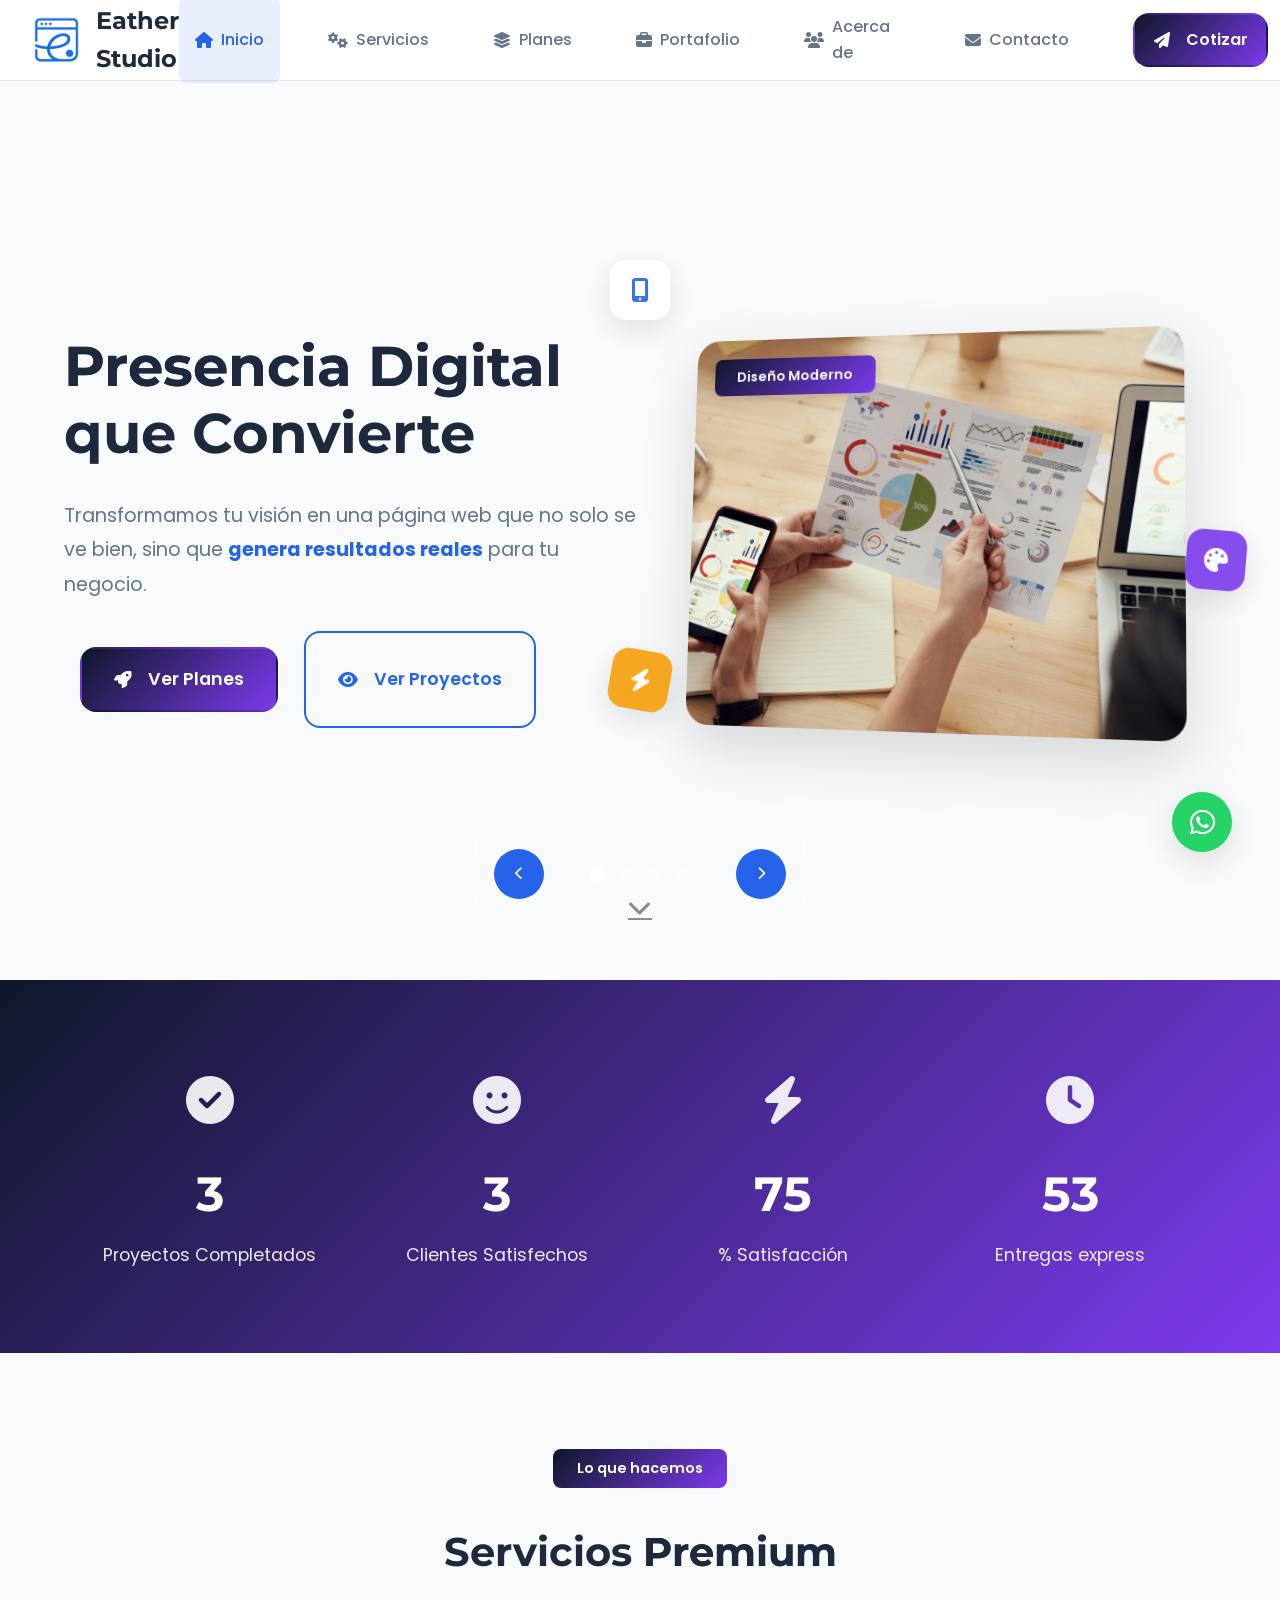
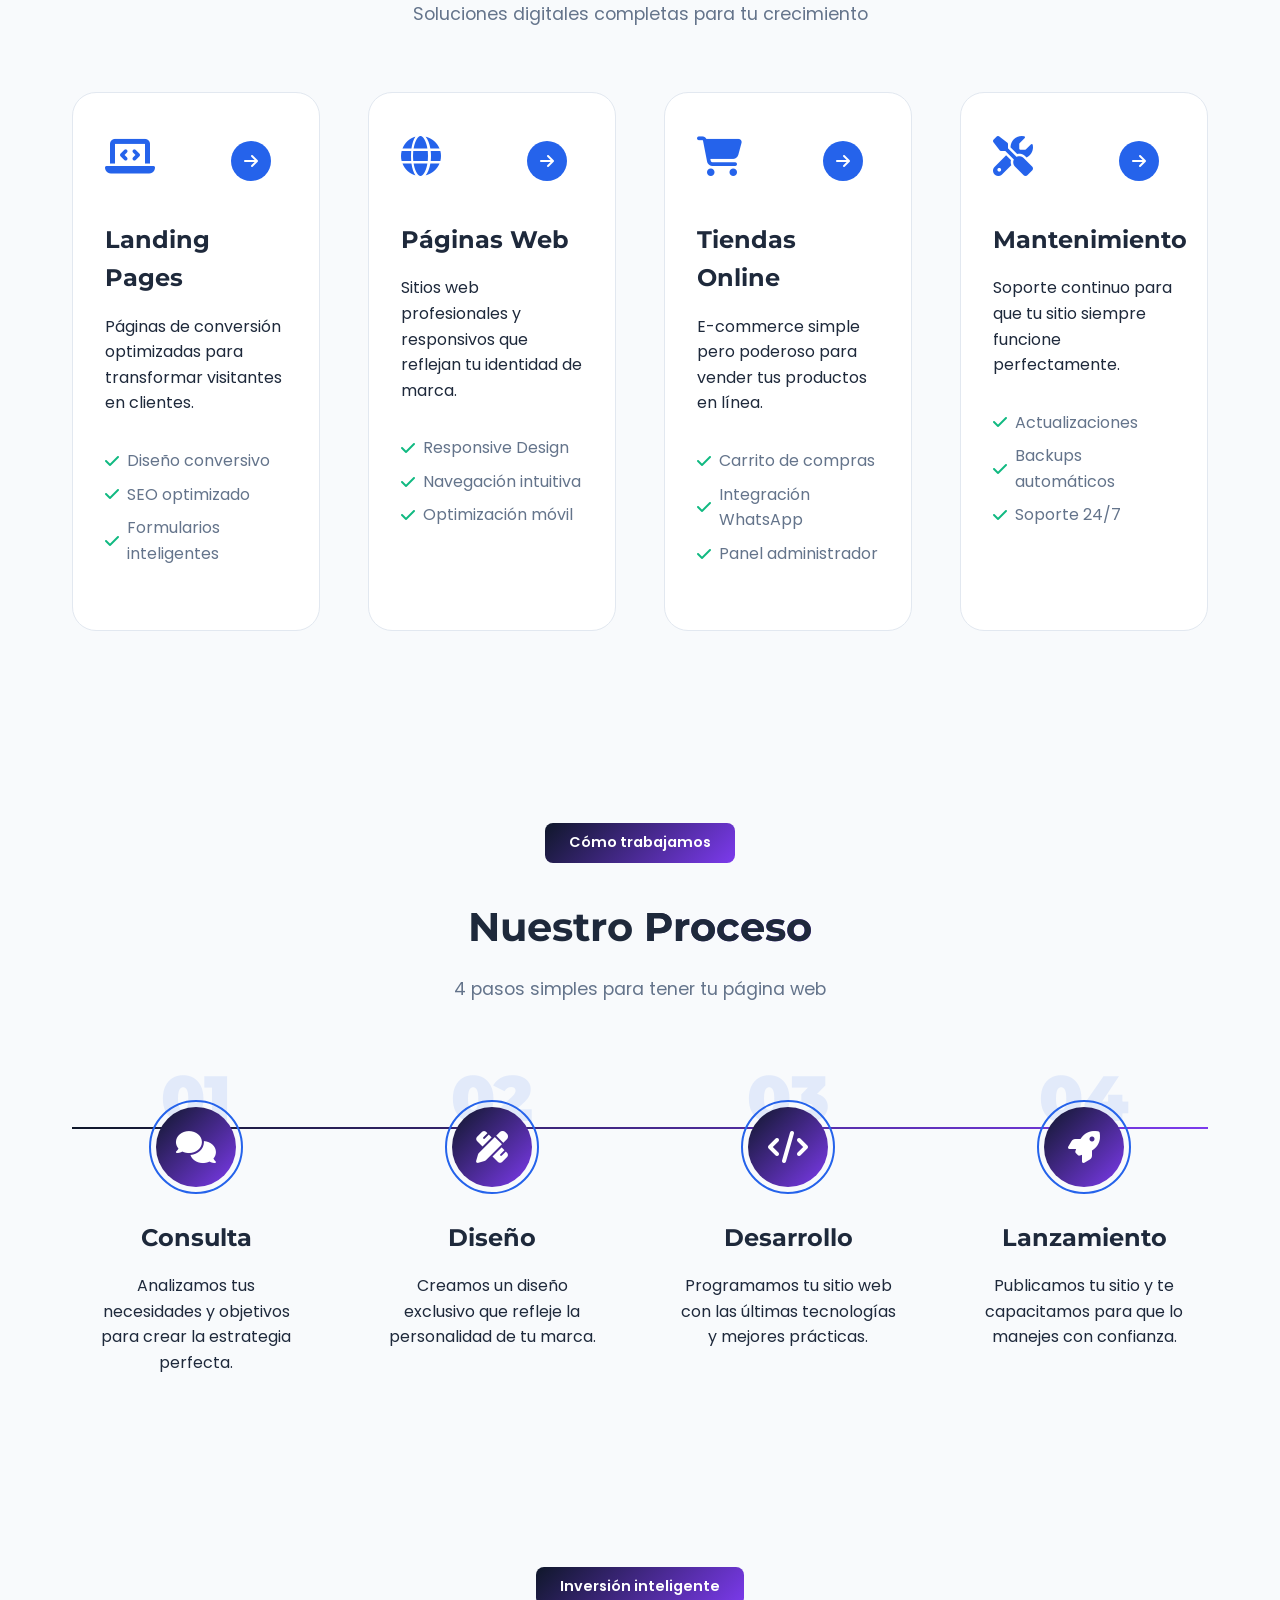
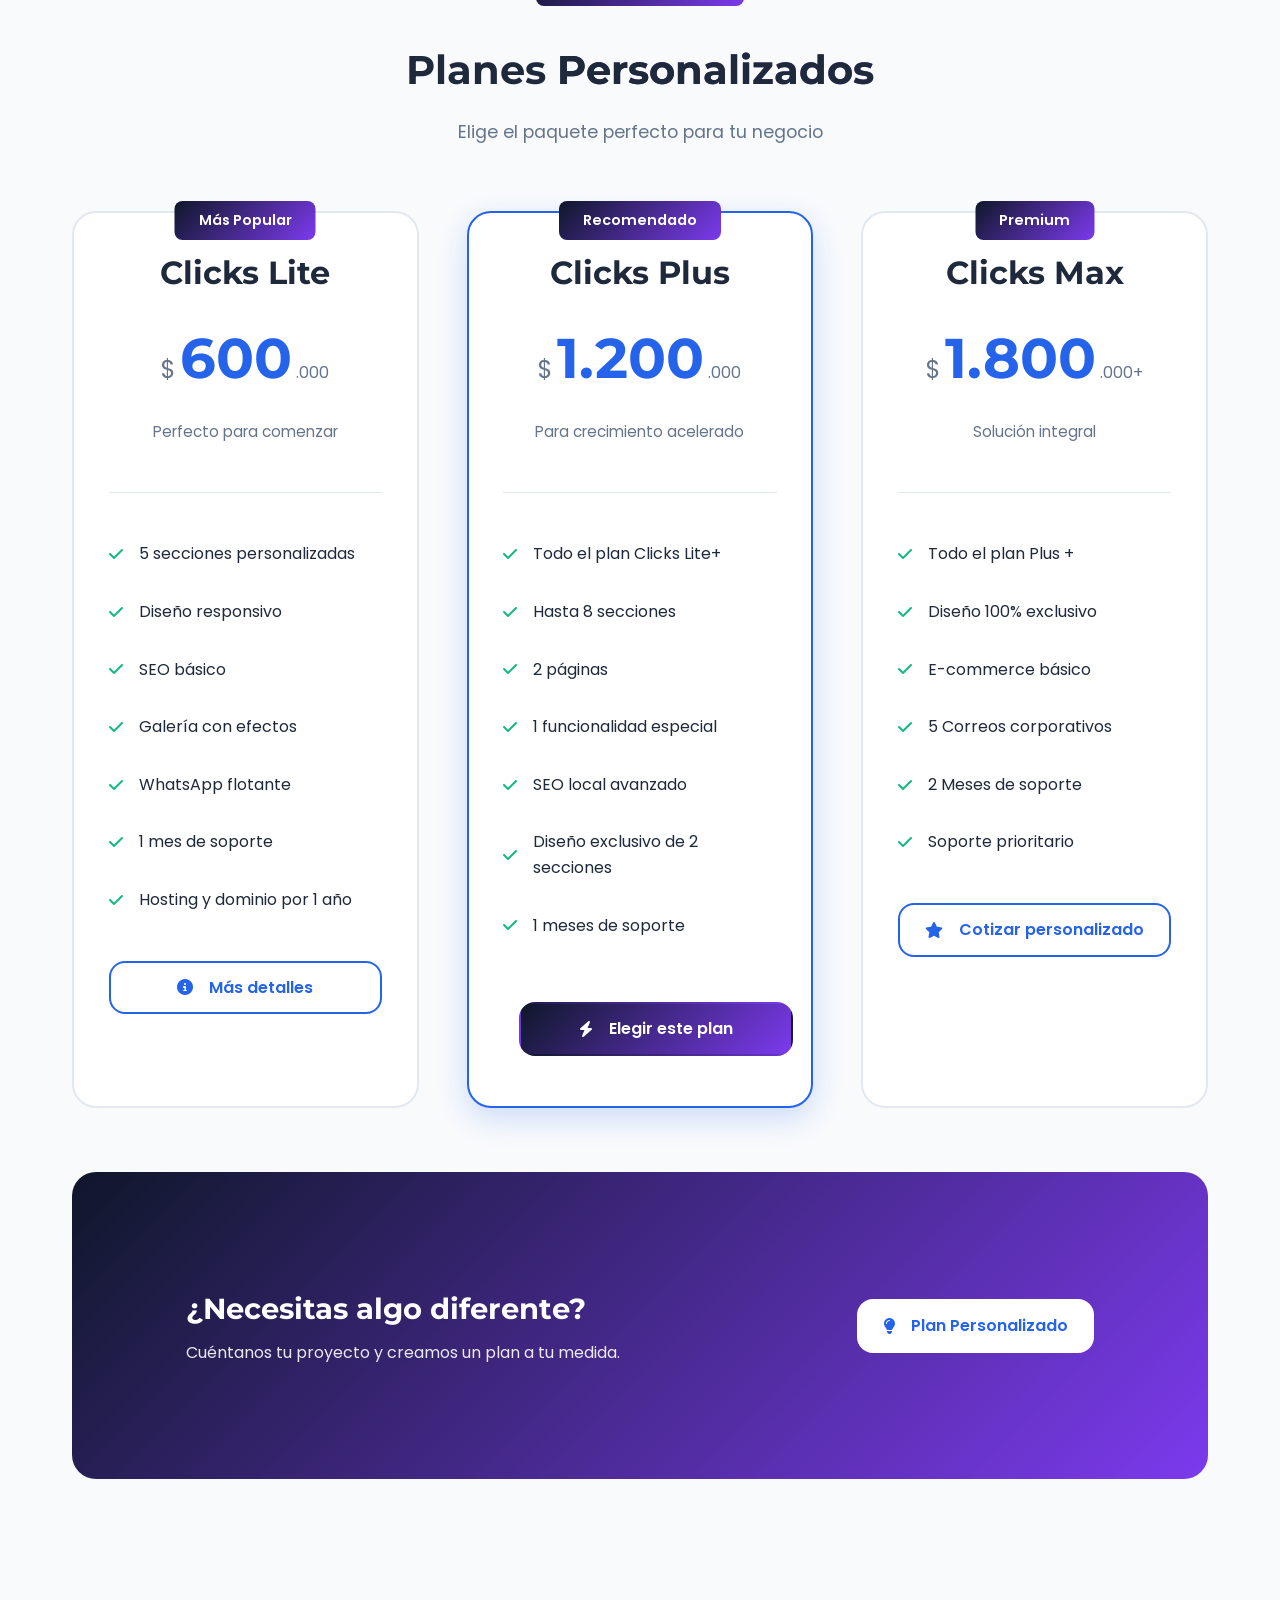
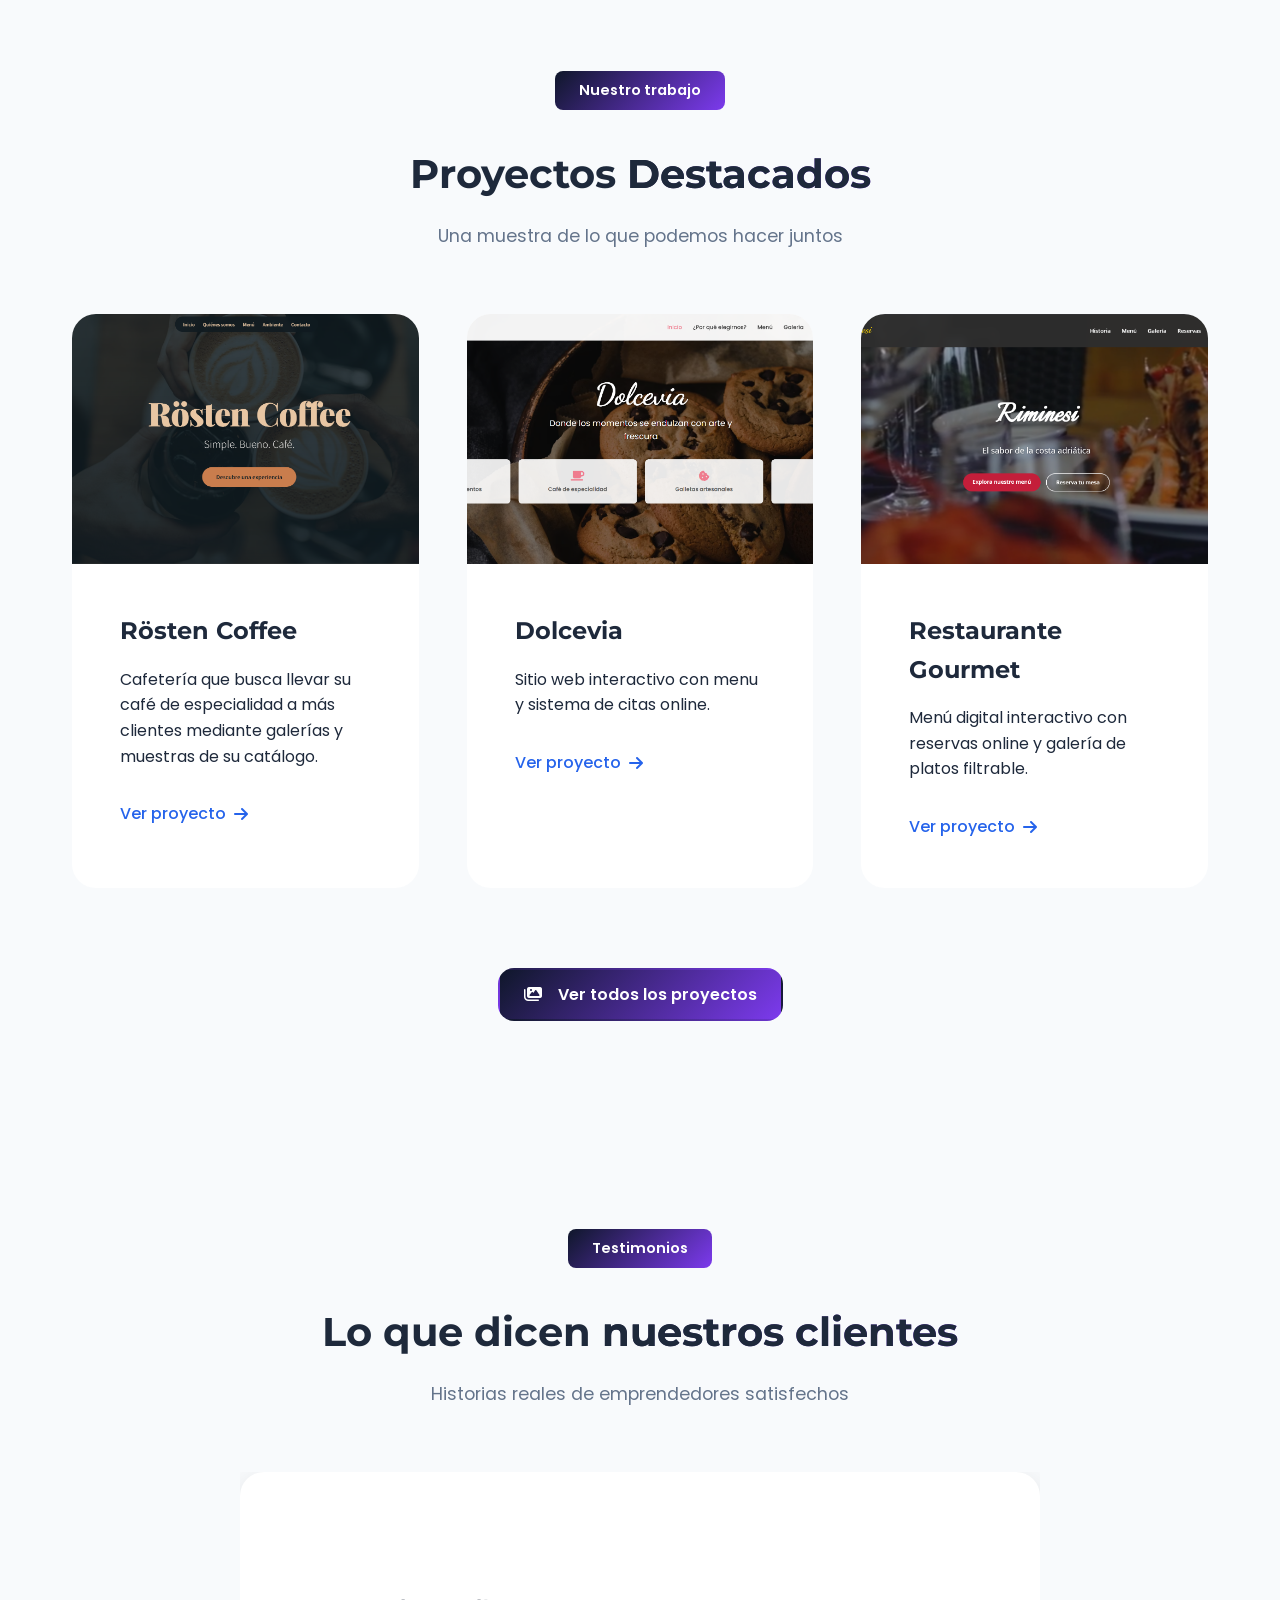
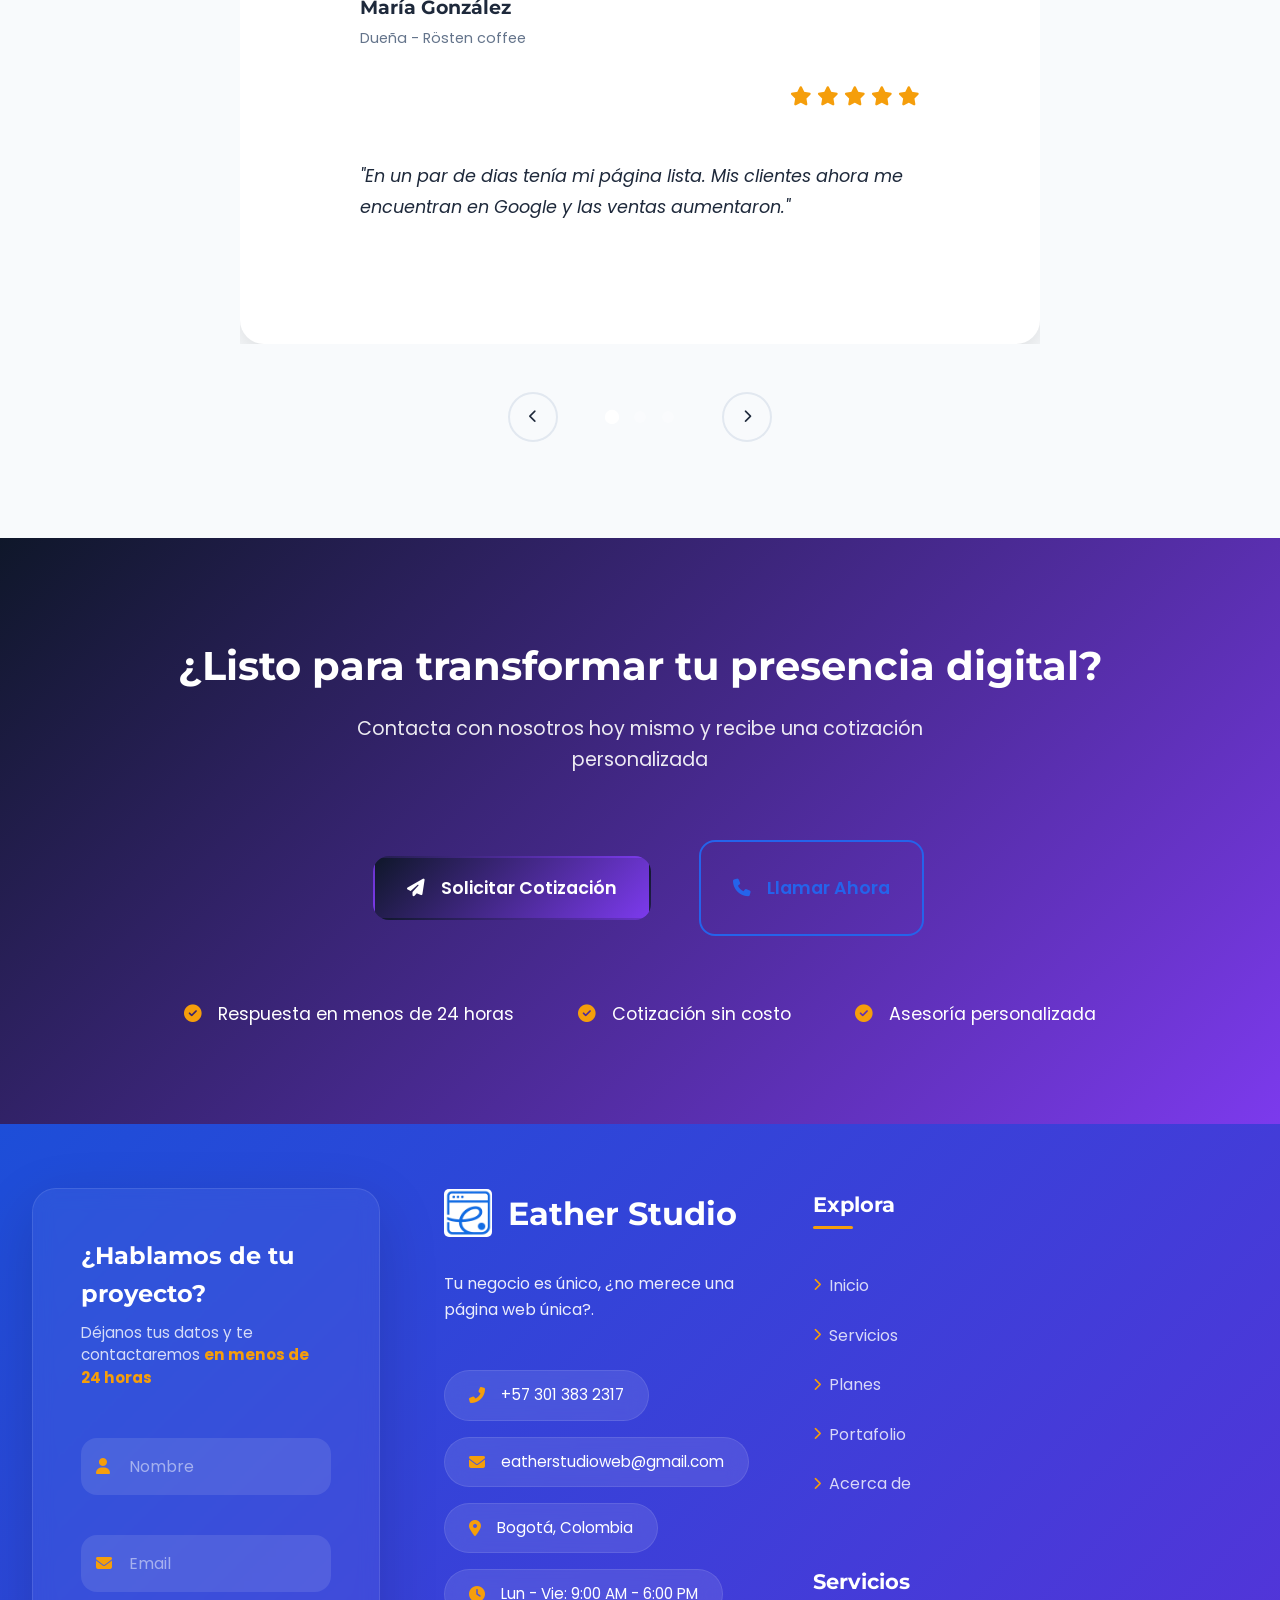
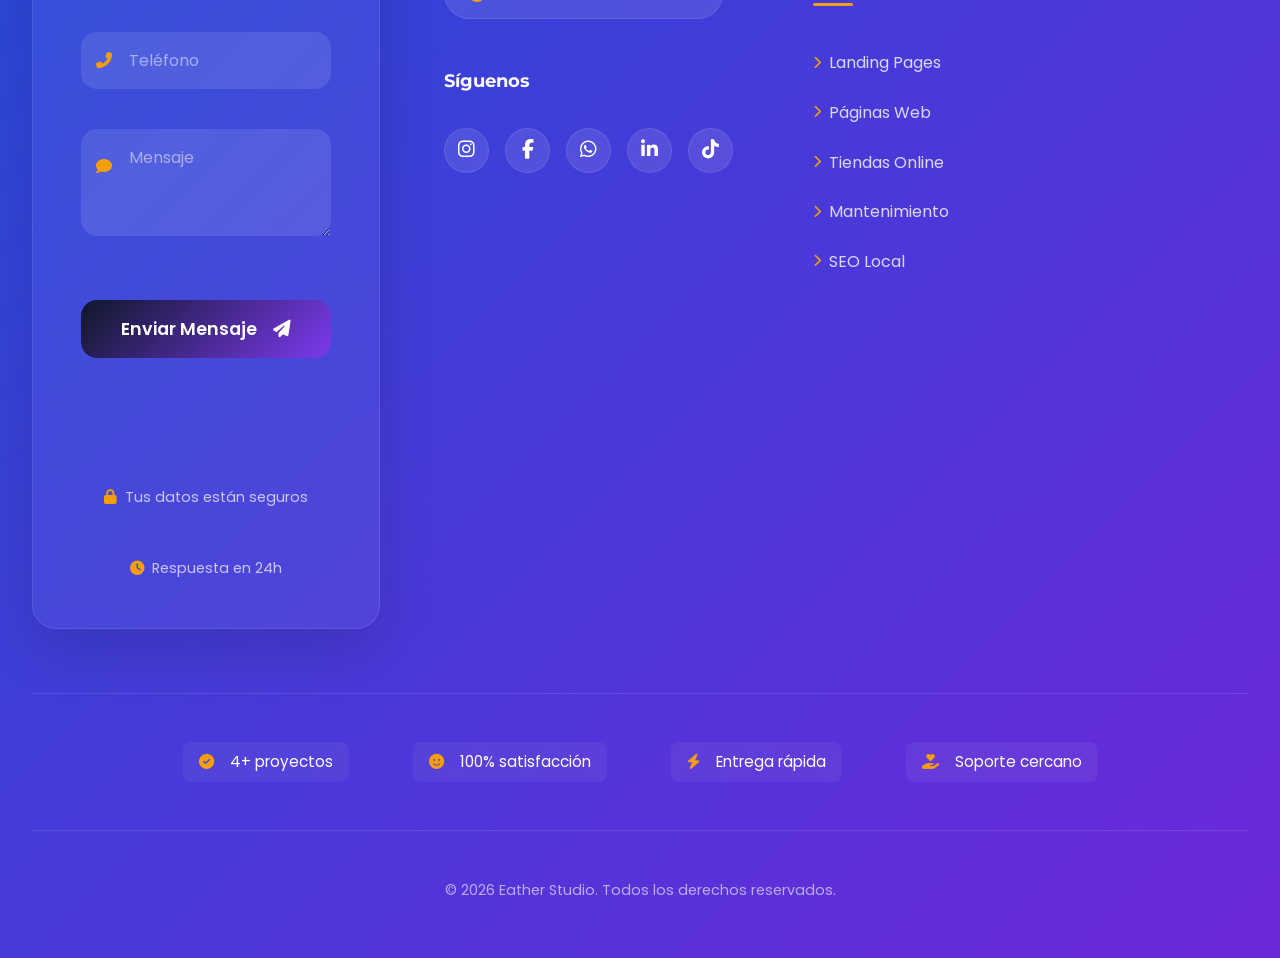
==== commit 43d51a4b: "Update index.html" ====
--- a/index.html
+++ b/index.html
@@ -16,6 +16,7 @@
     
     <!-- CSS -->
     <link rel="stylesheet" href="./css/index.css">
+    <meta property="og:image" content="https://tusitio.com/algo.png">
 
     <link rel="icon" href="./imagenes/algo.png" type="image/x-icon">
 </head>
@@ -974,4 +975,4 @@
     <!-- JavaScript -->
     <script src="./js/index.js"></script>
 </body>
-</html>+</html>
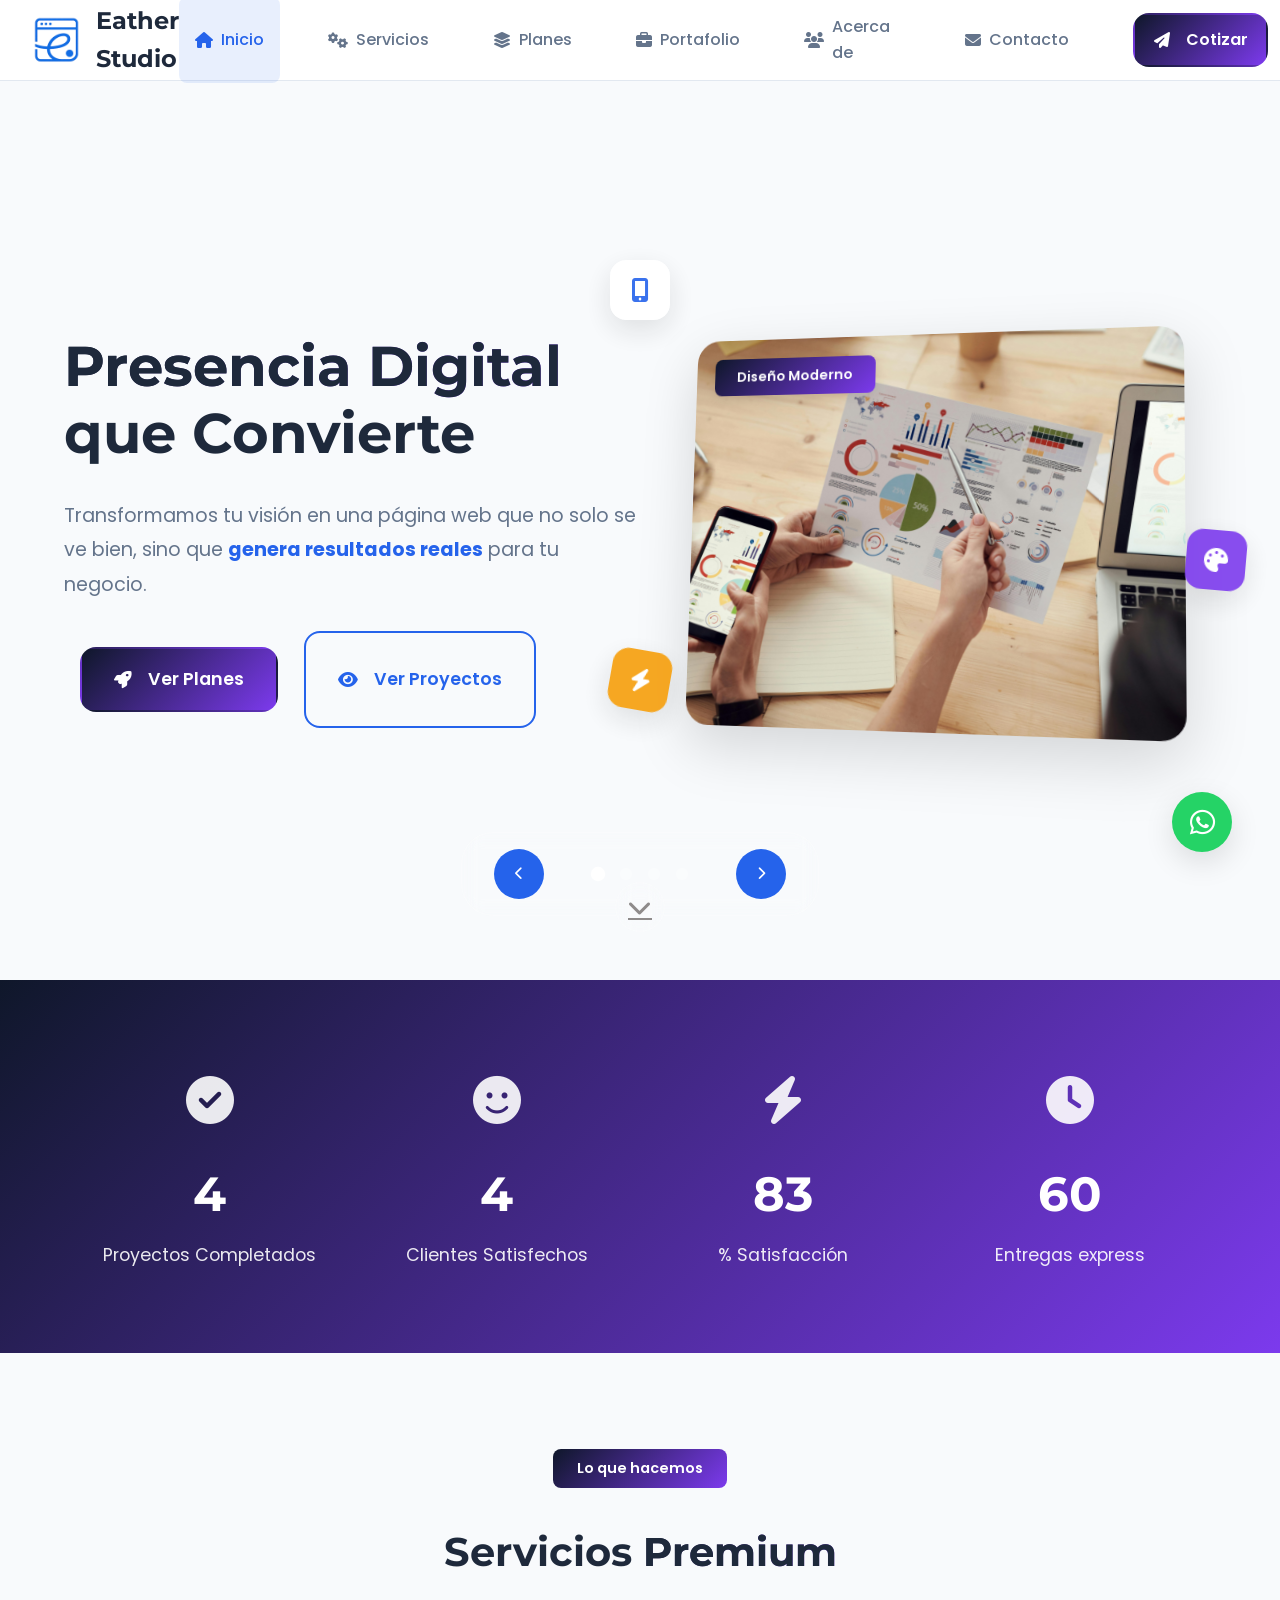
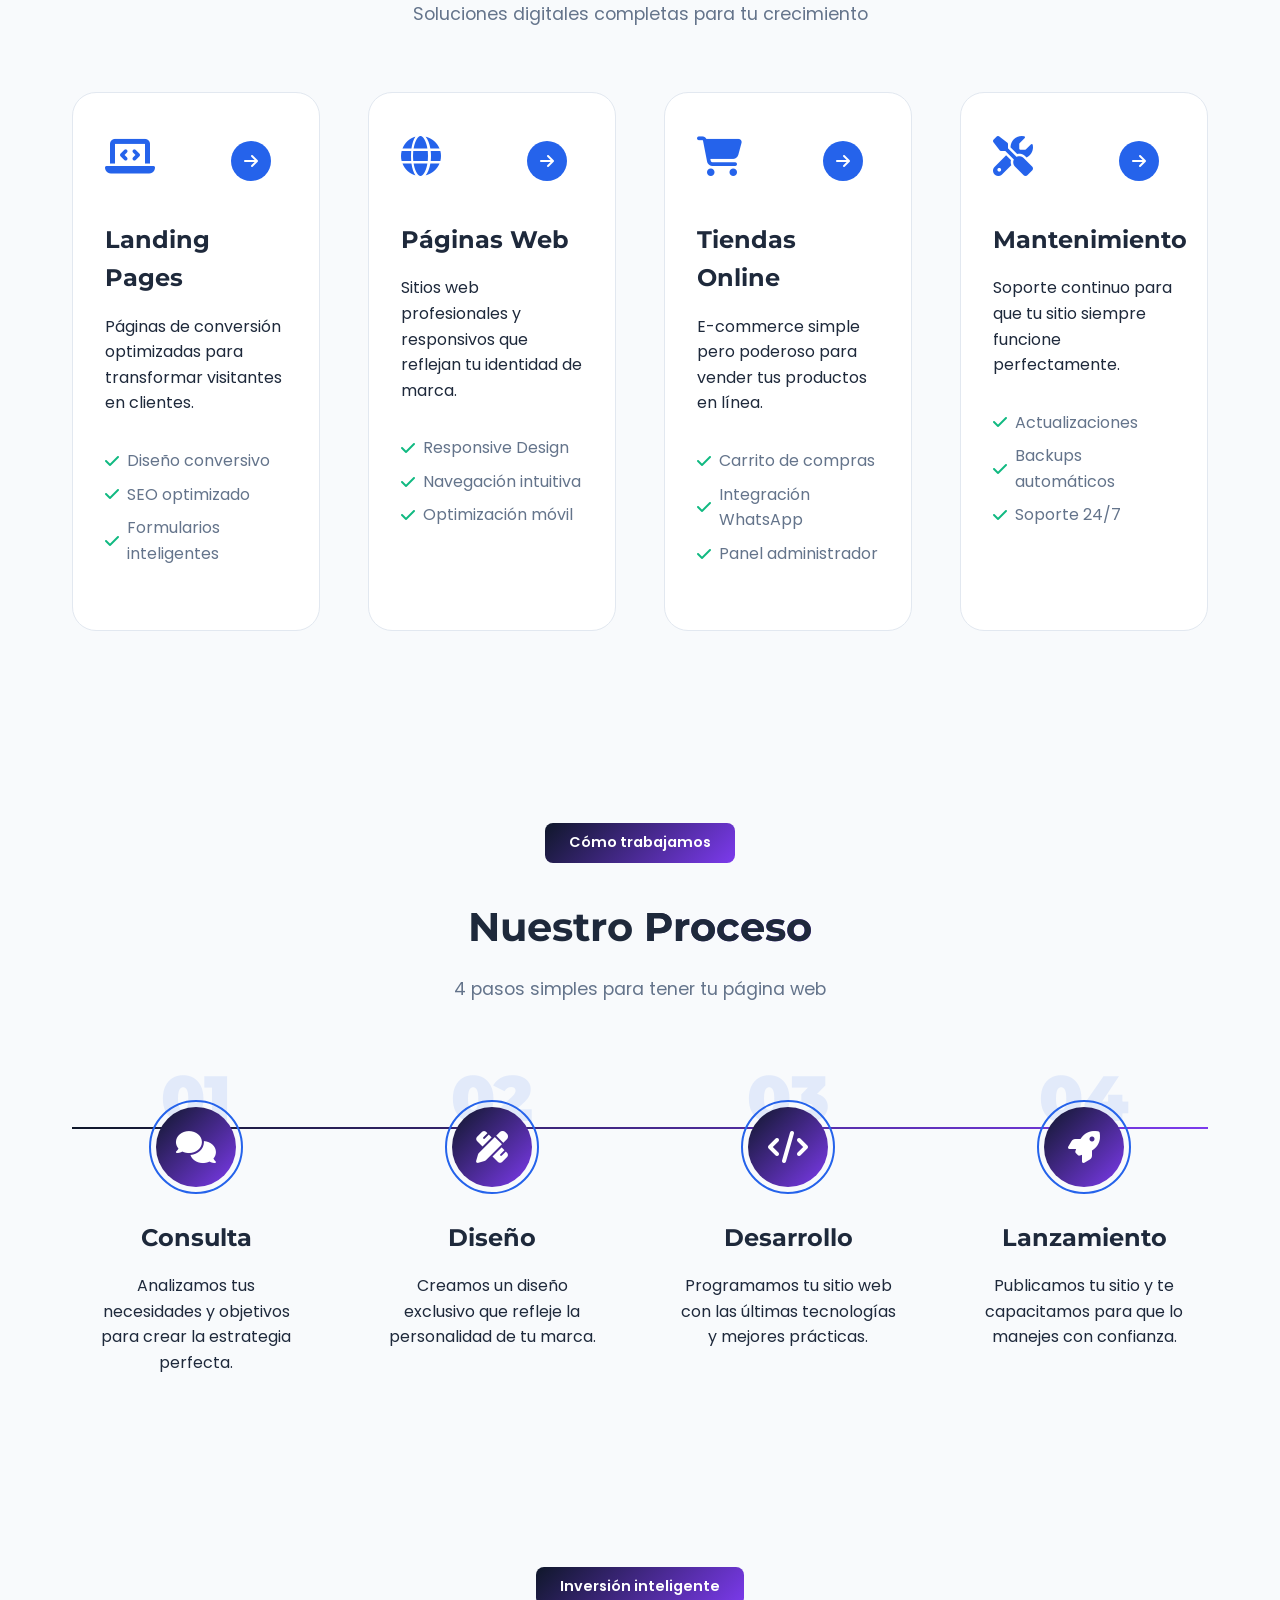
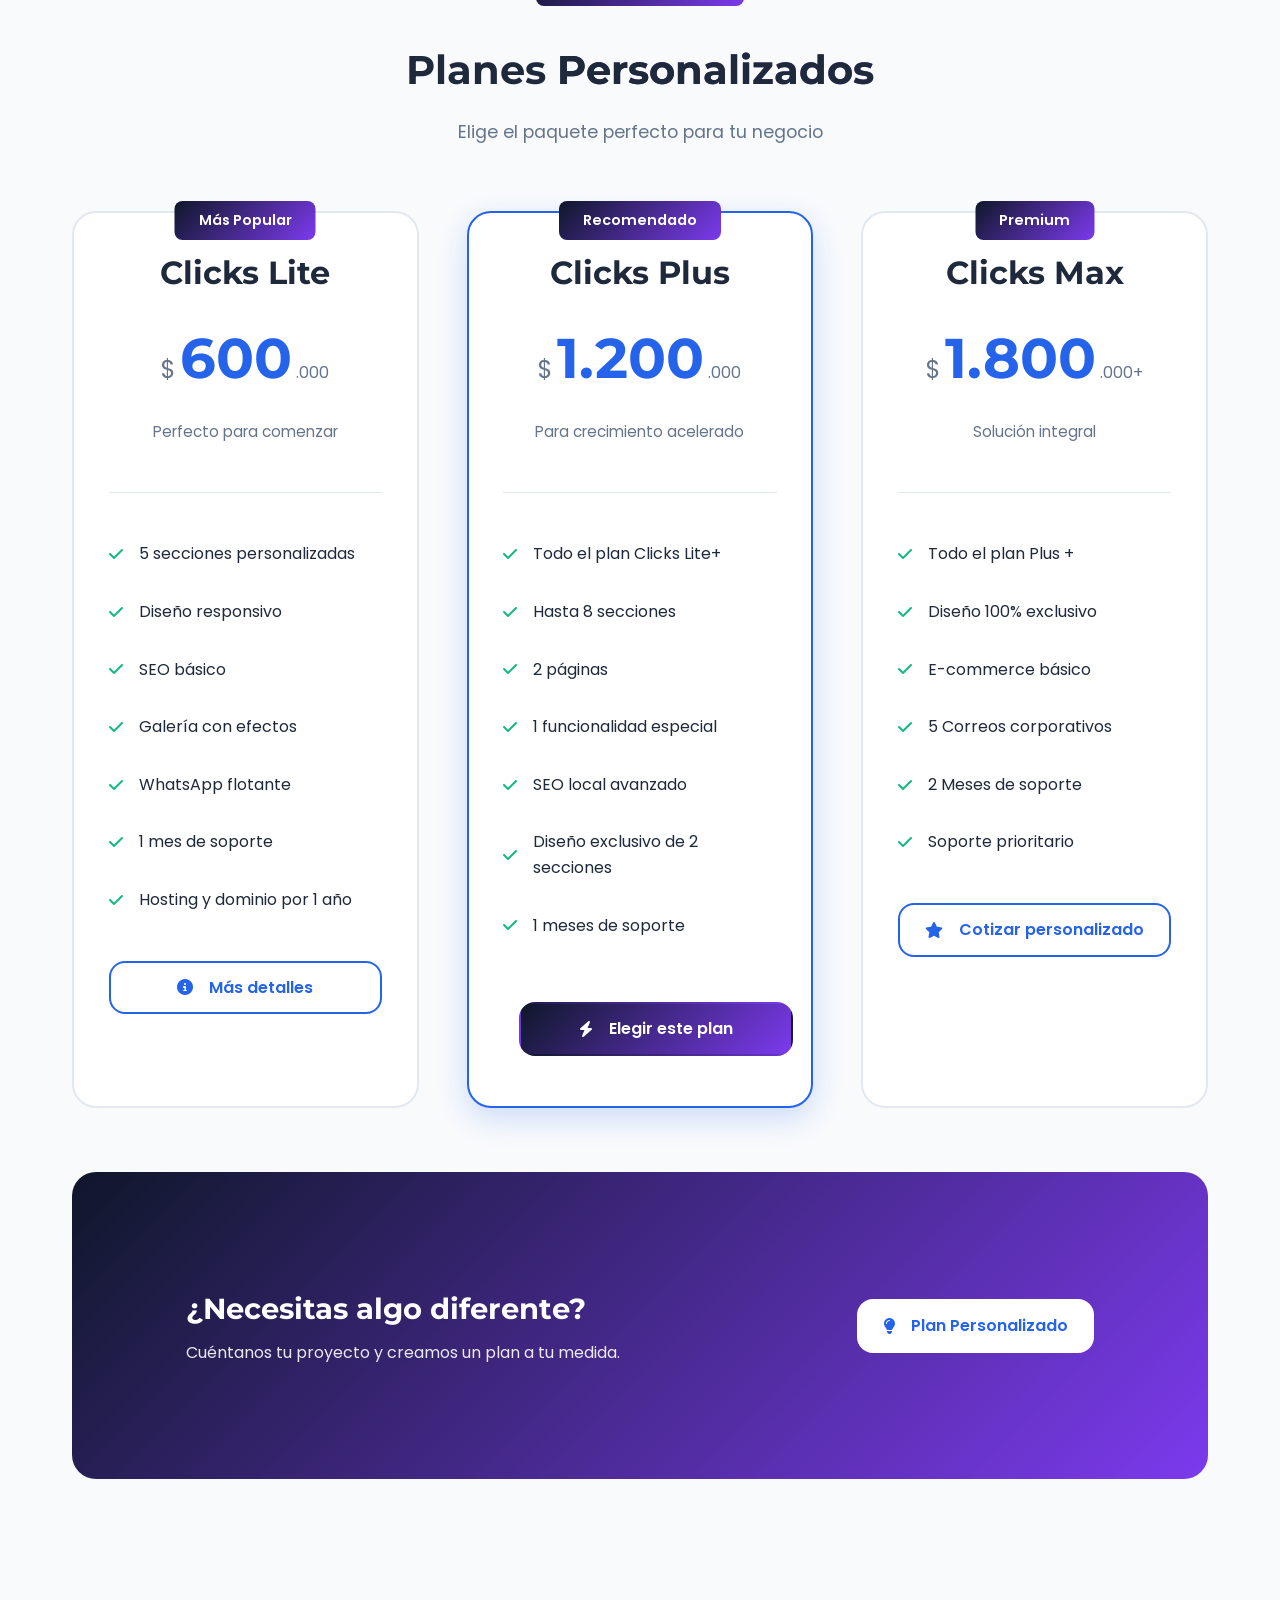
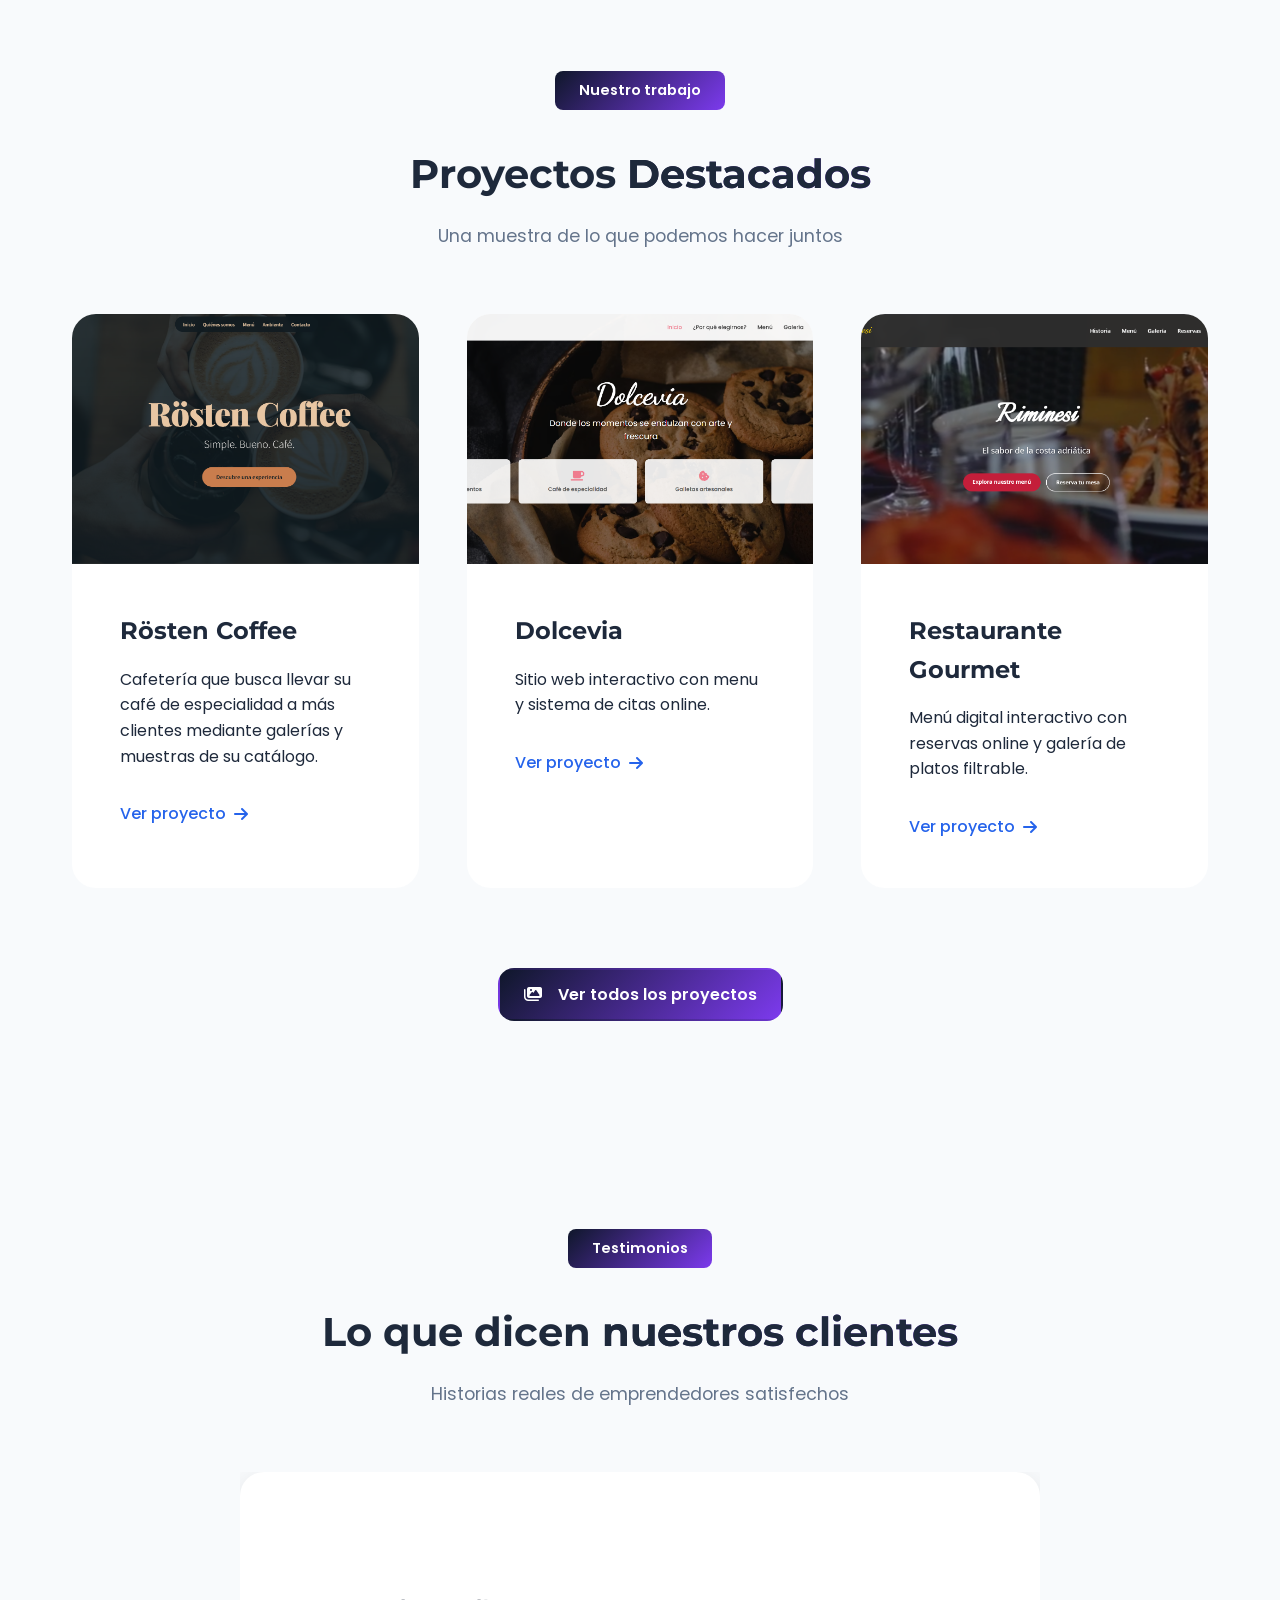
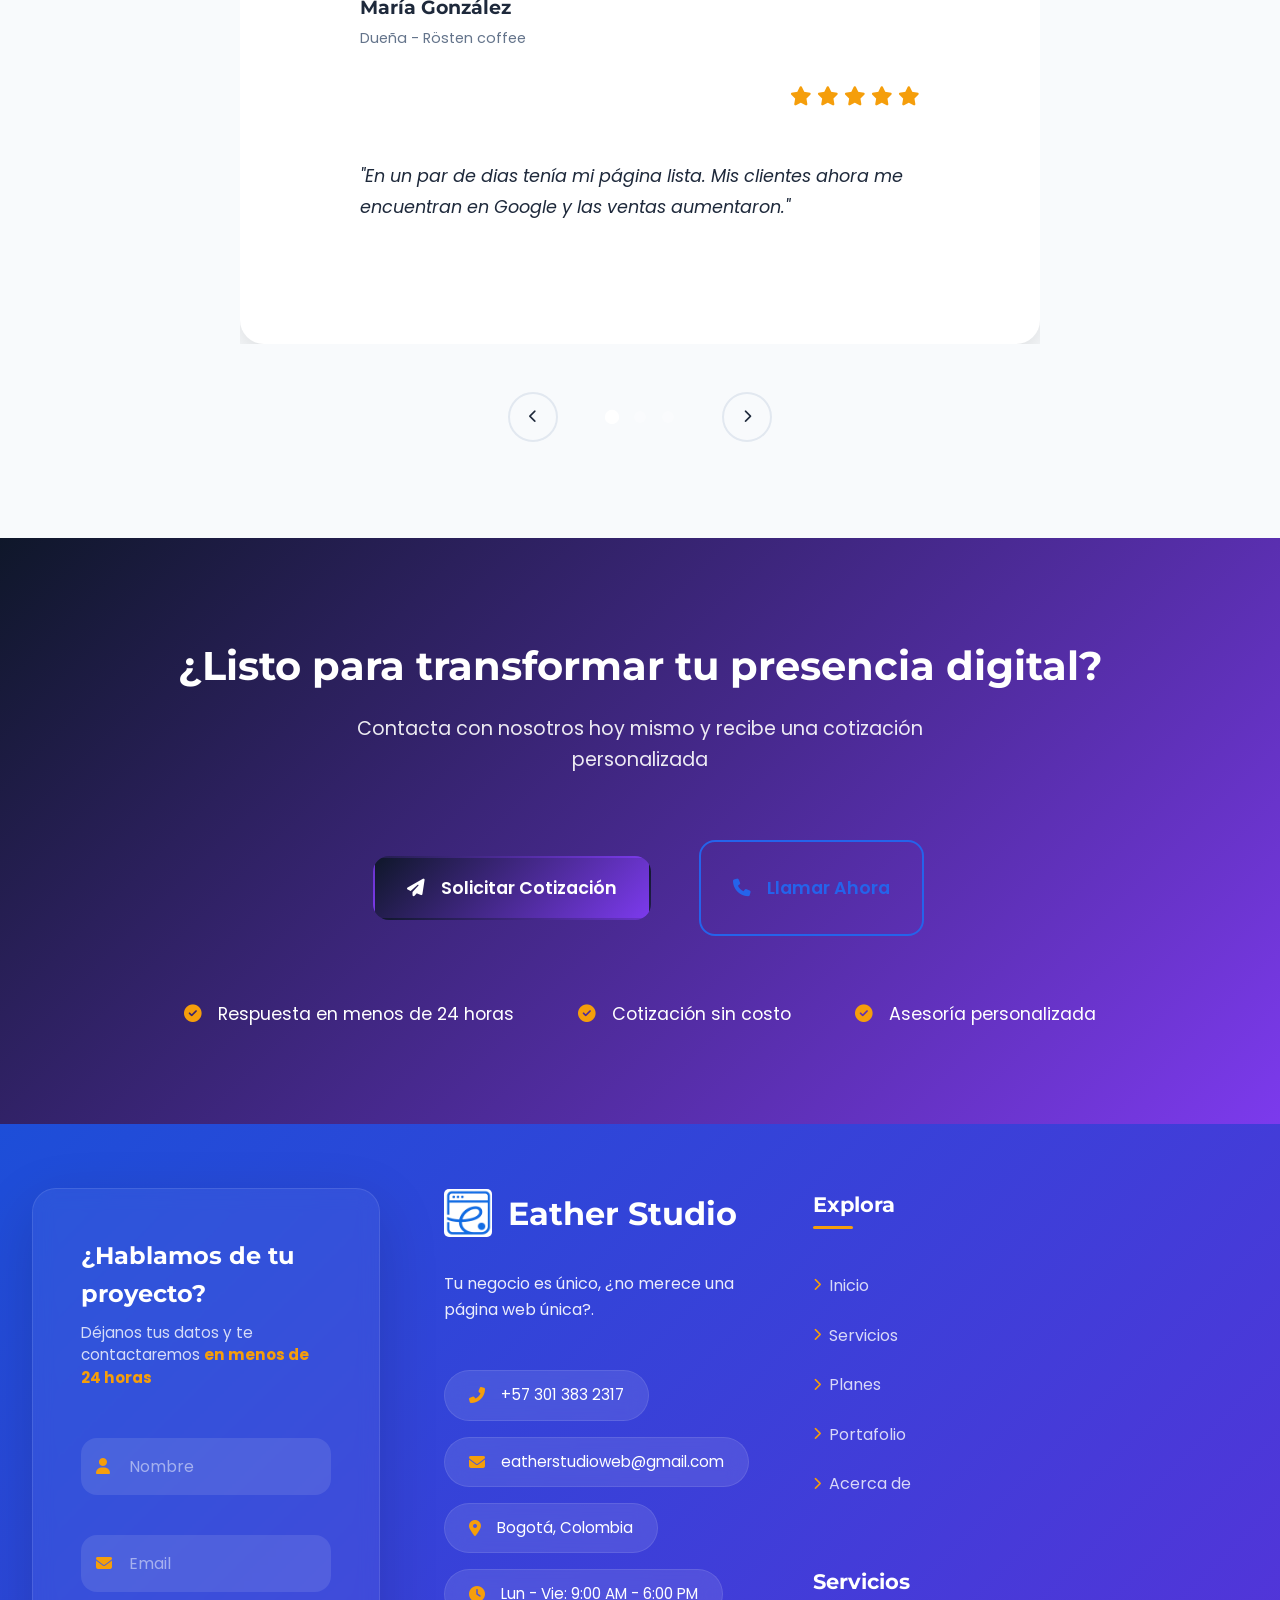
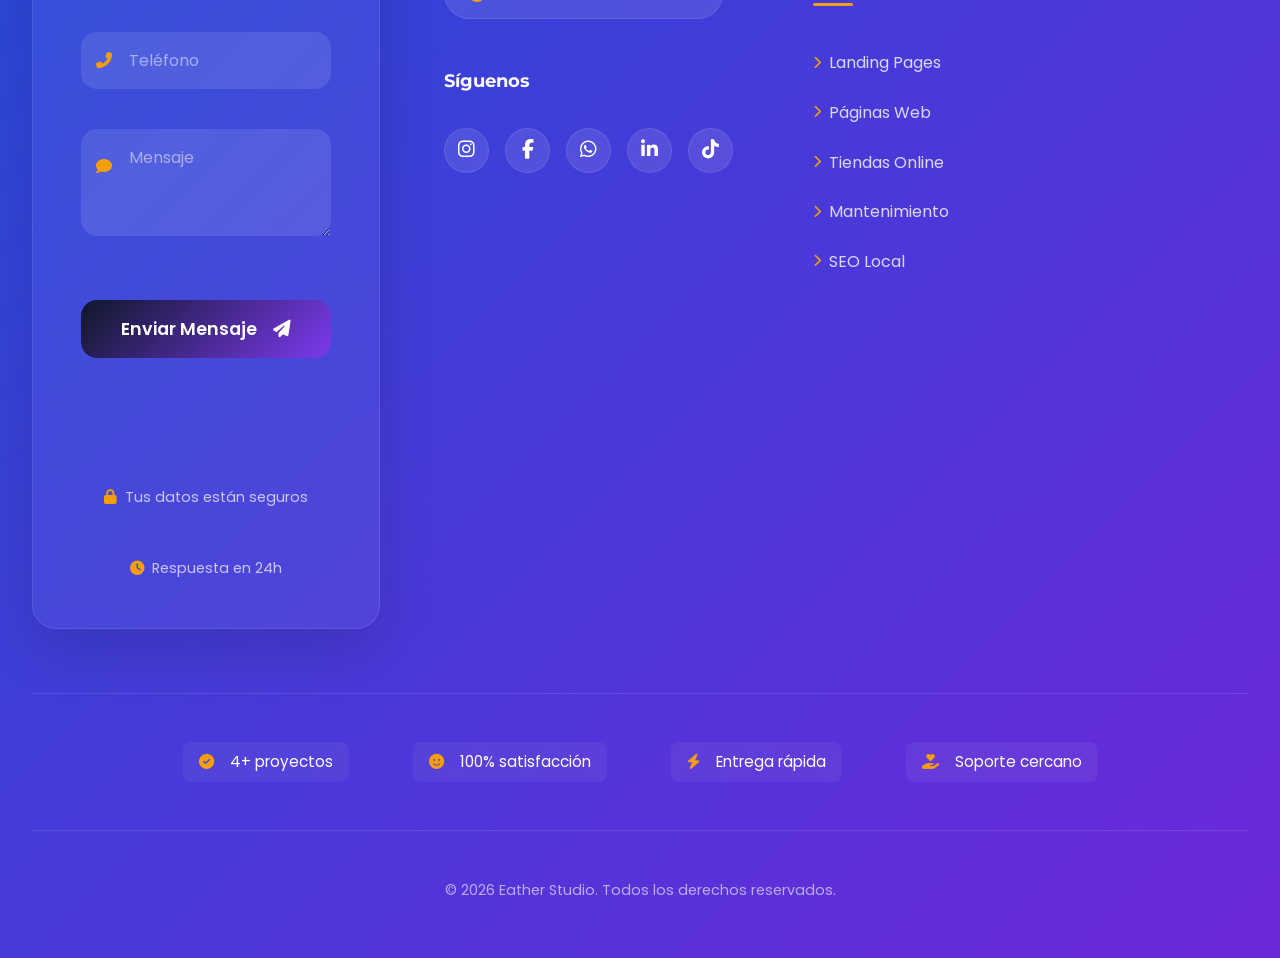
==== commit 35c35295: "Update index.html" ====
--- a/index.html
+++ b/index.html
@@ -16,7 +16,7 @@
     
     <!-- CSS -->
     <link rel="stylesheet" href="./css/index.css">
-    <meta property="og:image" content="https://tusitio.com/algo.png">
+    <meta property="og:image" content="https://eatherstudio.com/algo.png">
 
     <link rel="icon" href="./imagenes/algo.png" type="image/x-icon">
 </head>
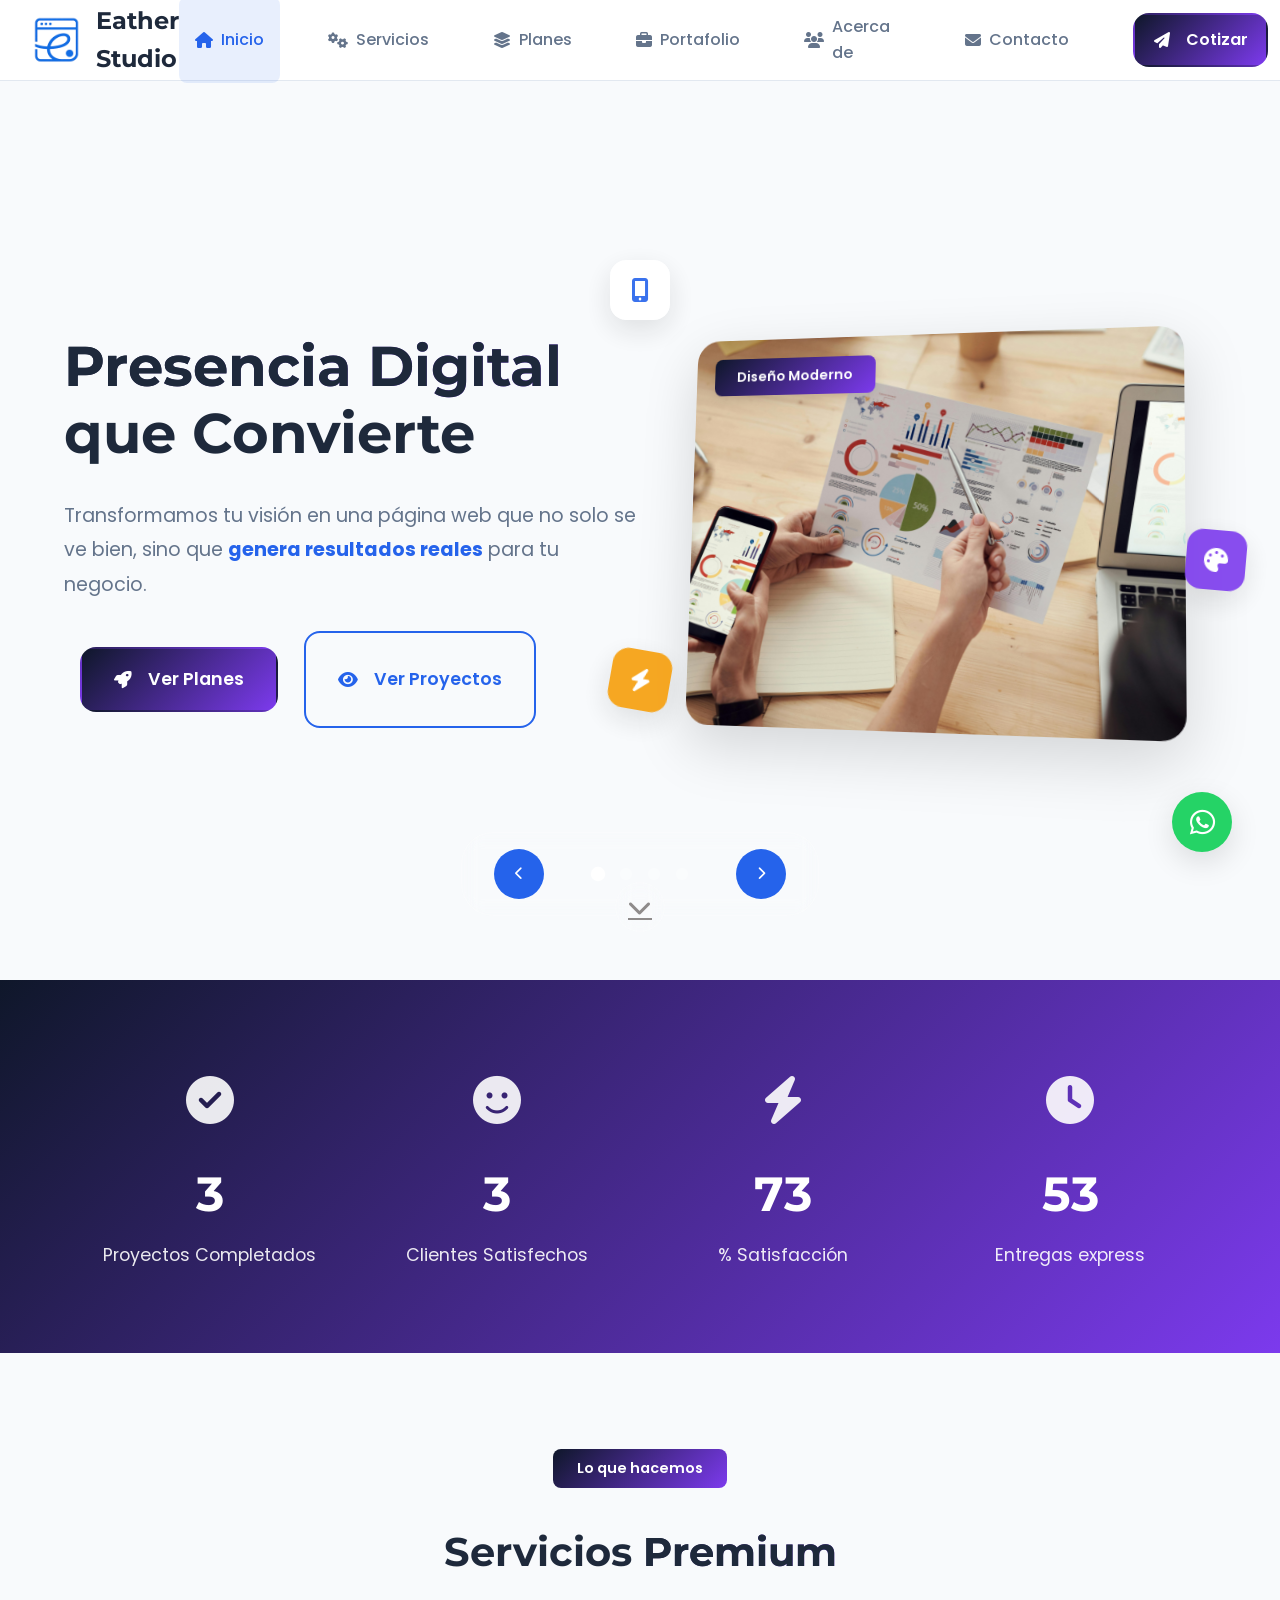
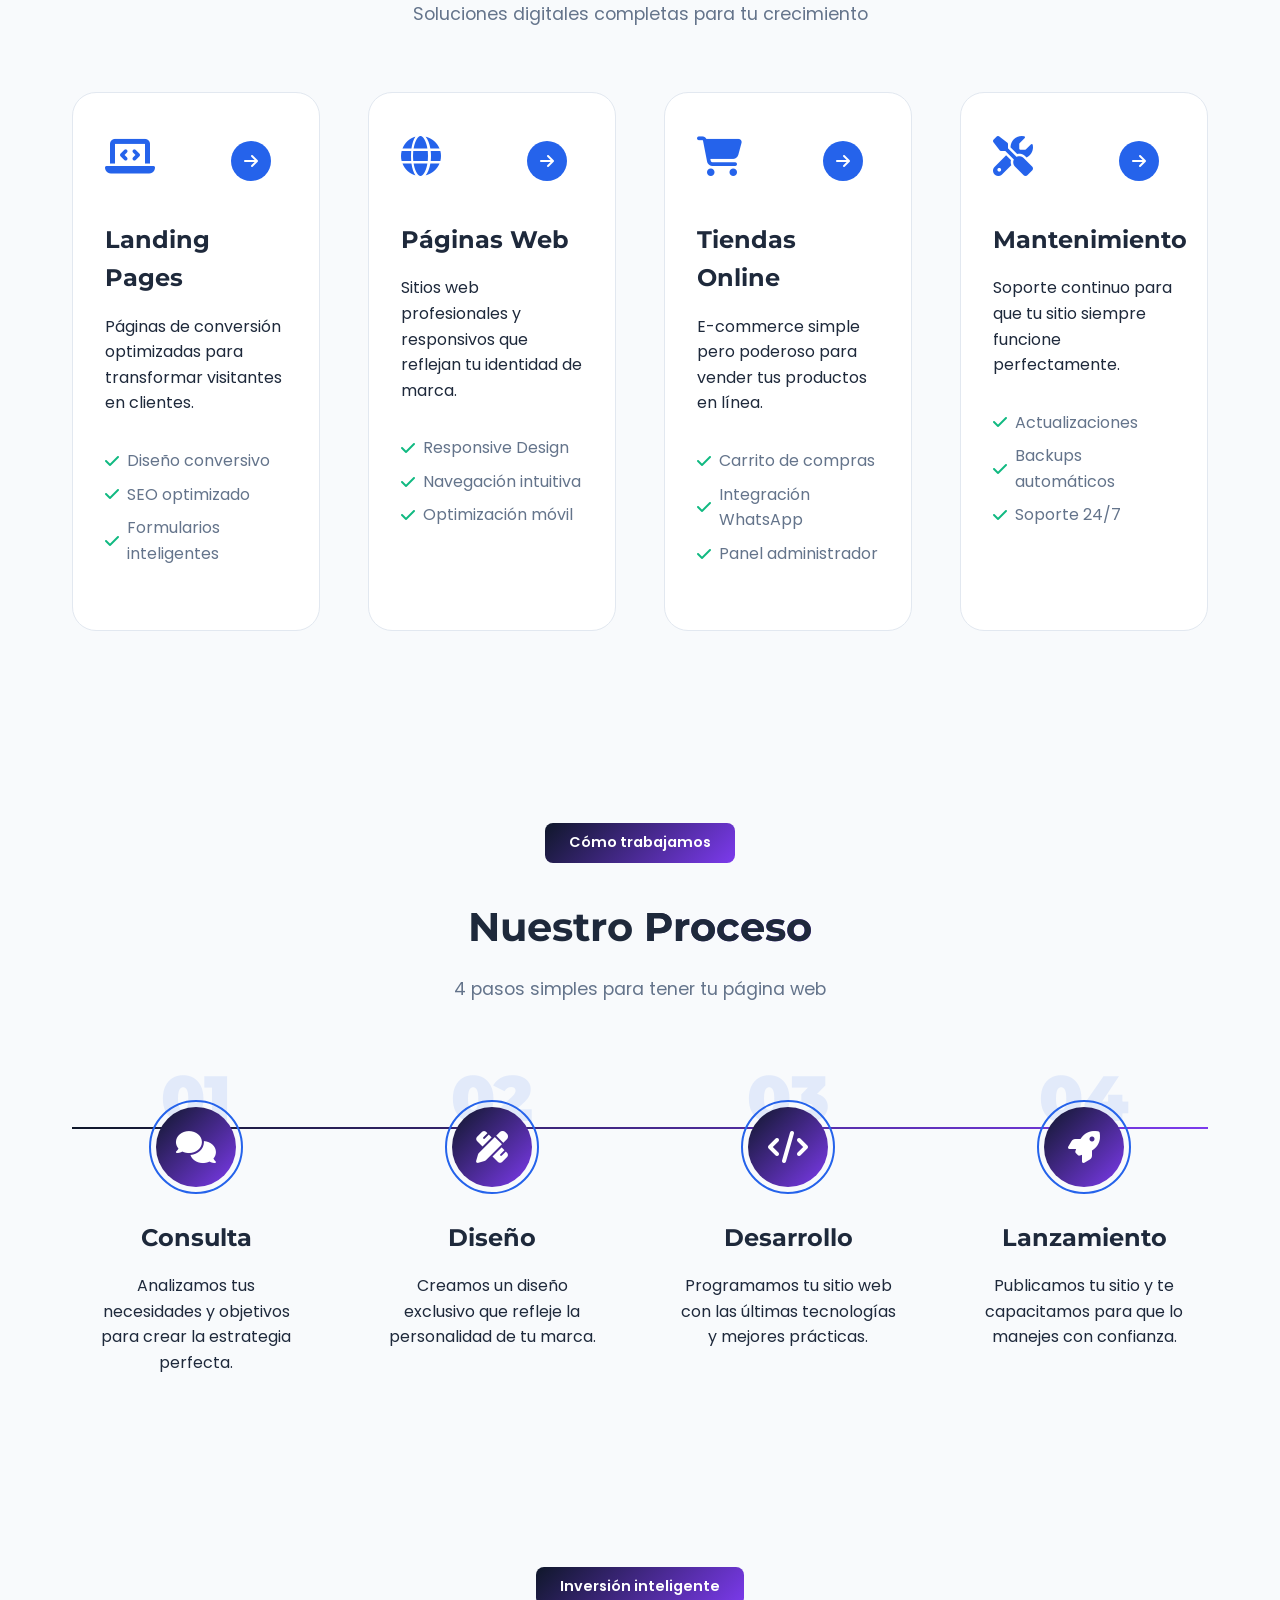
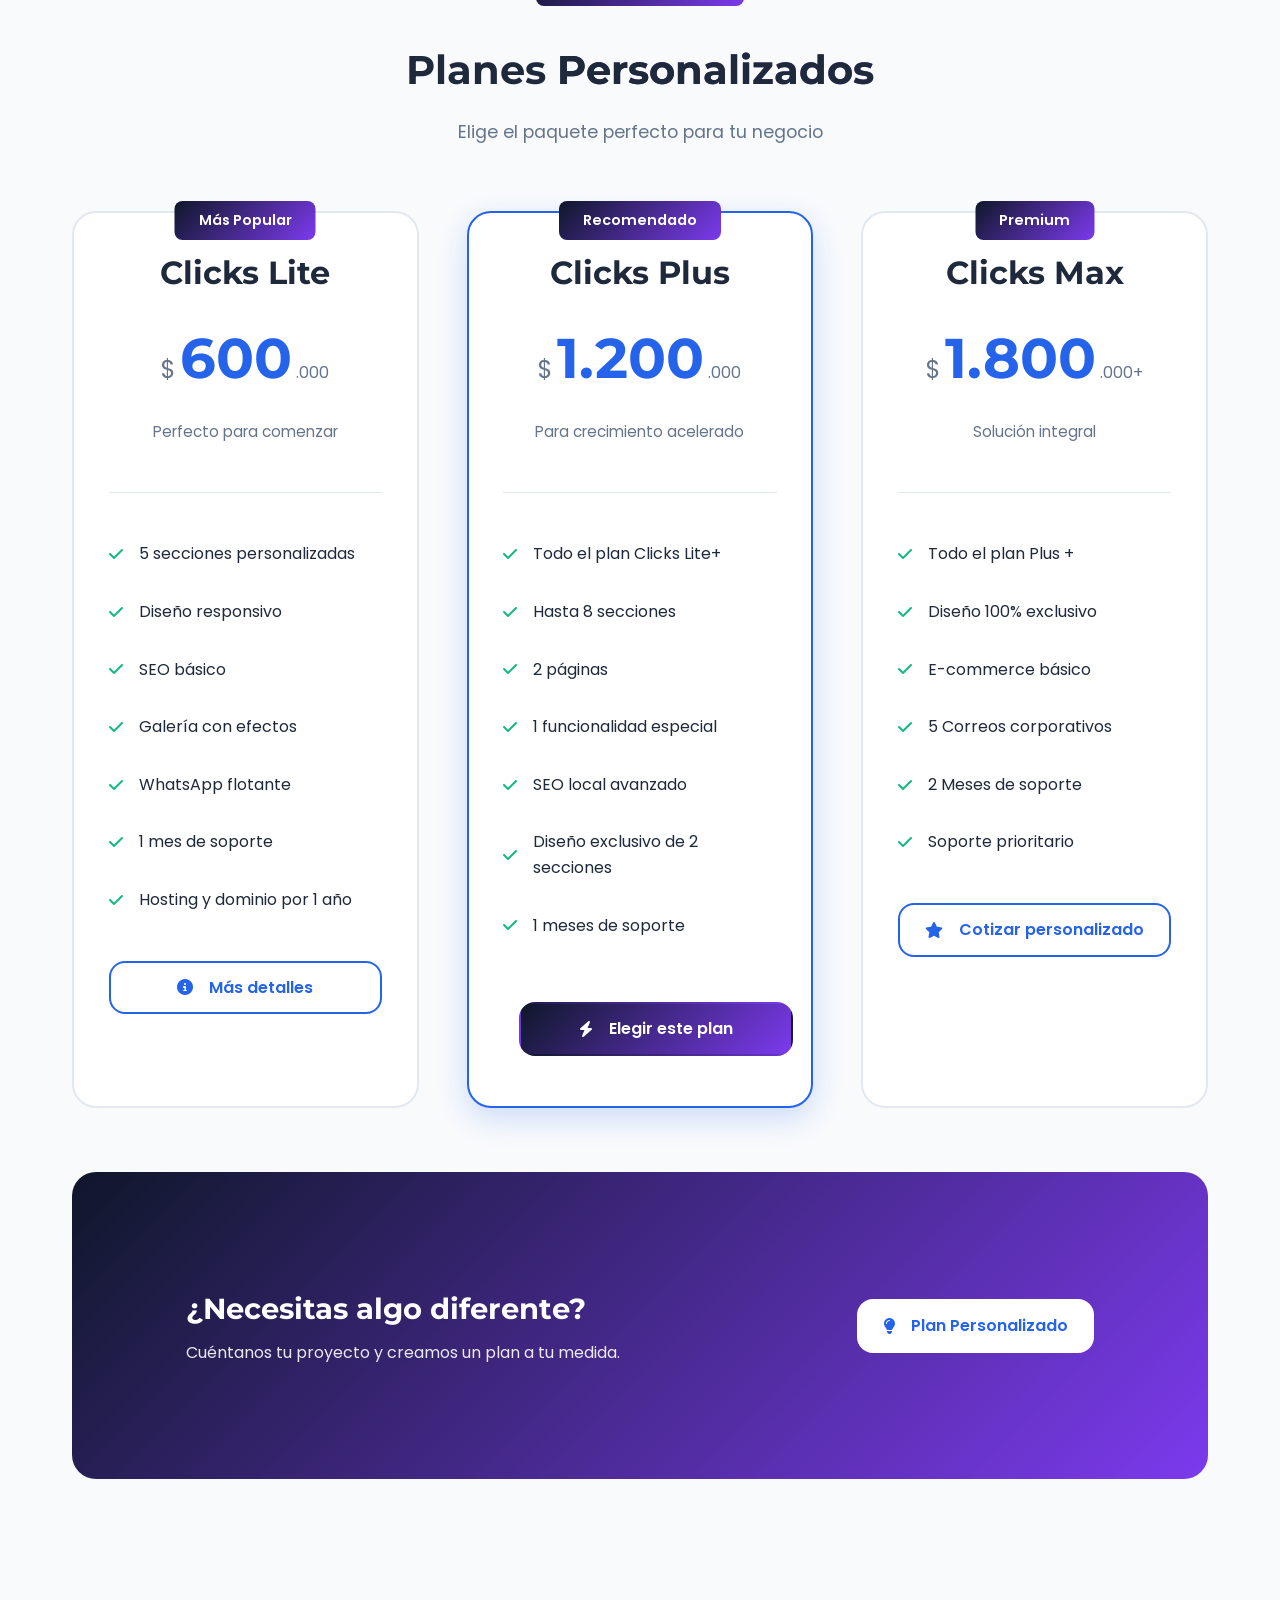
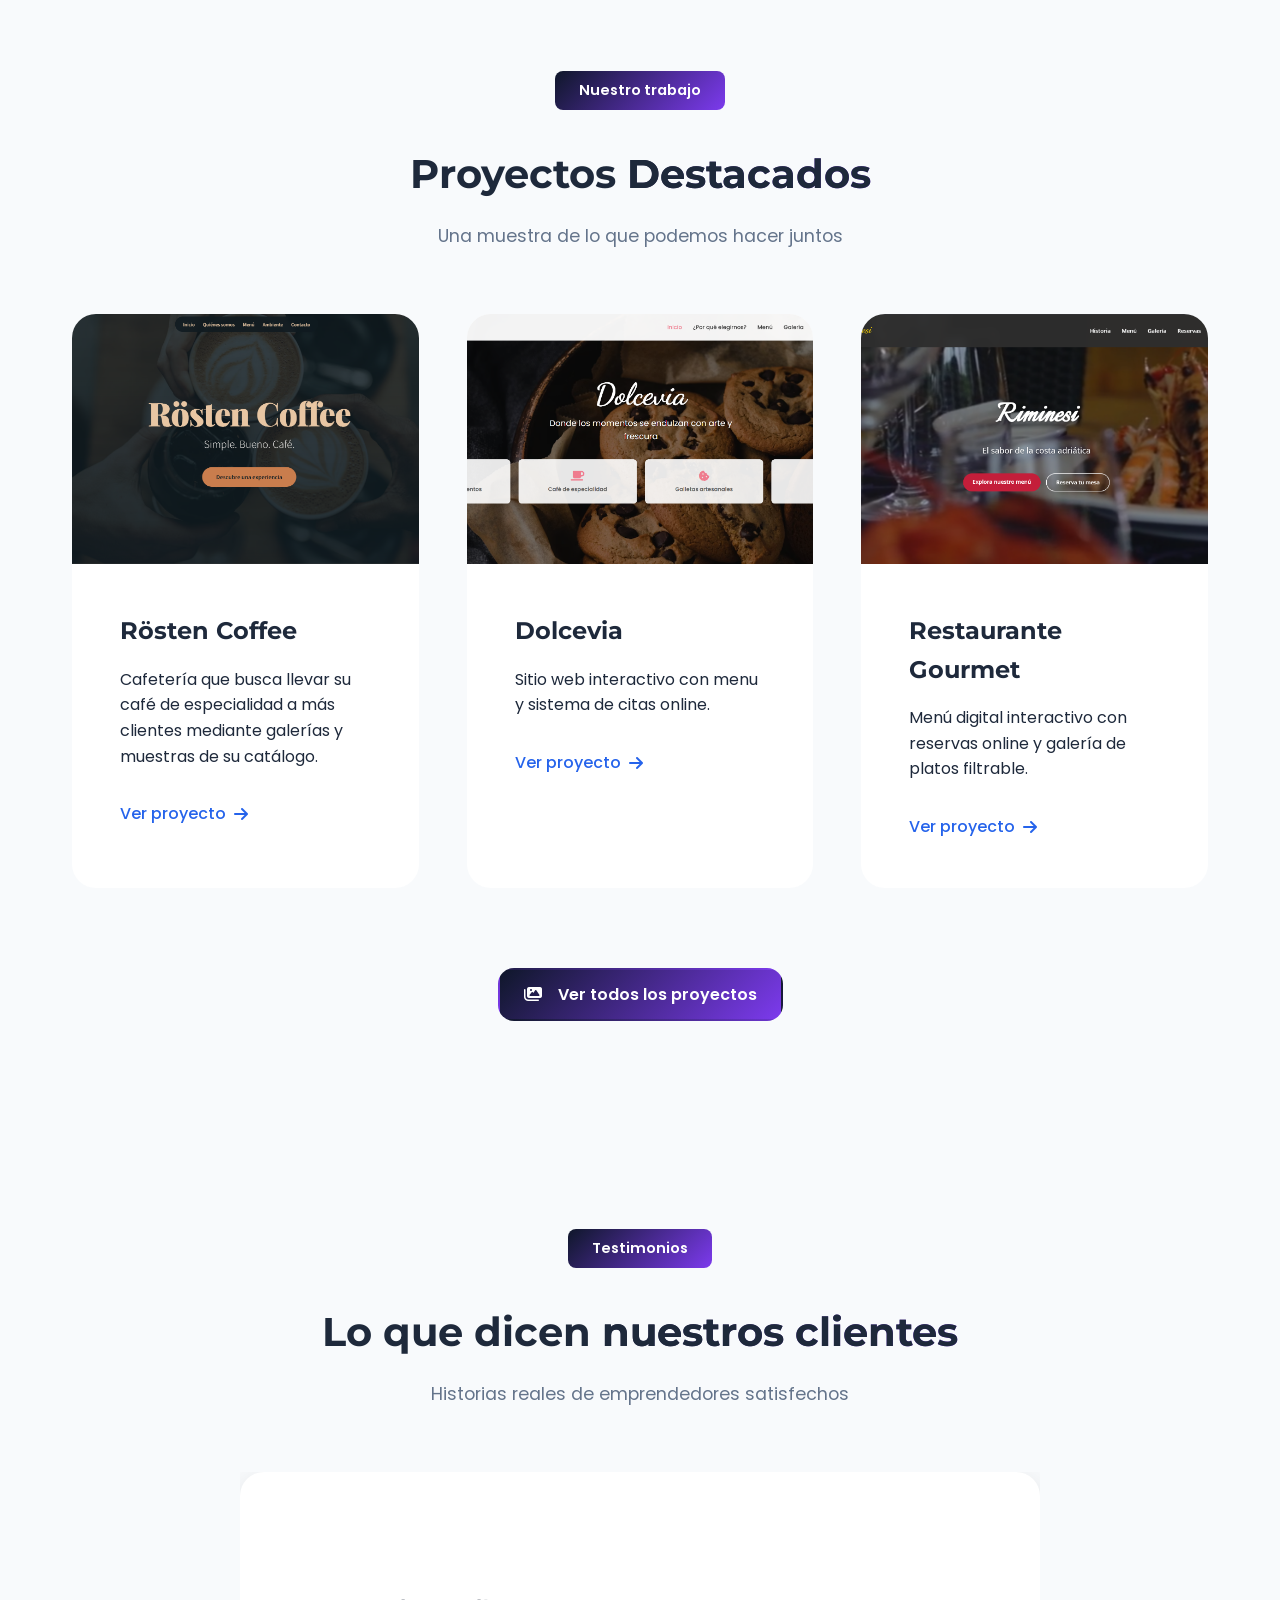
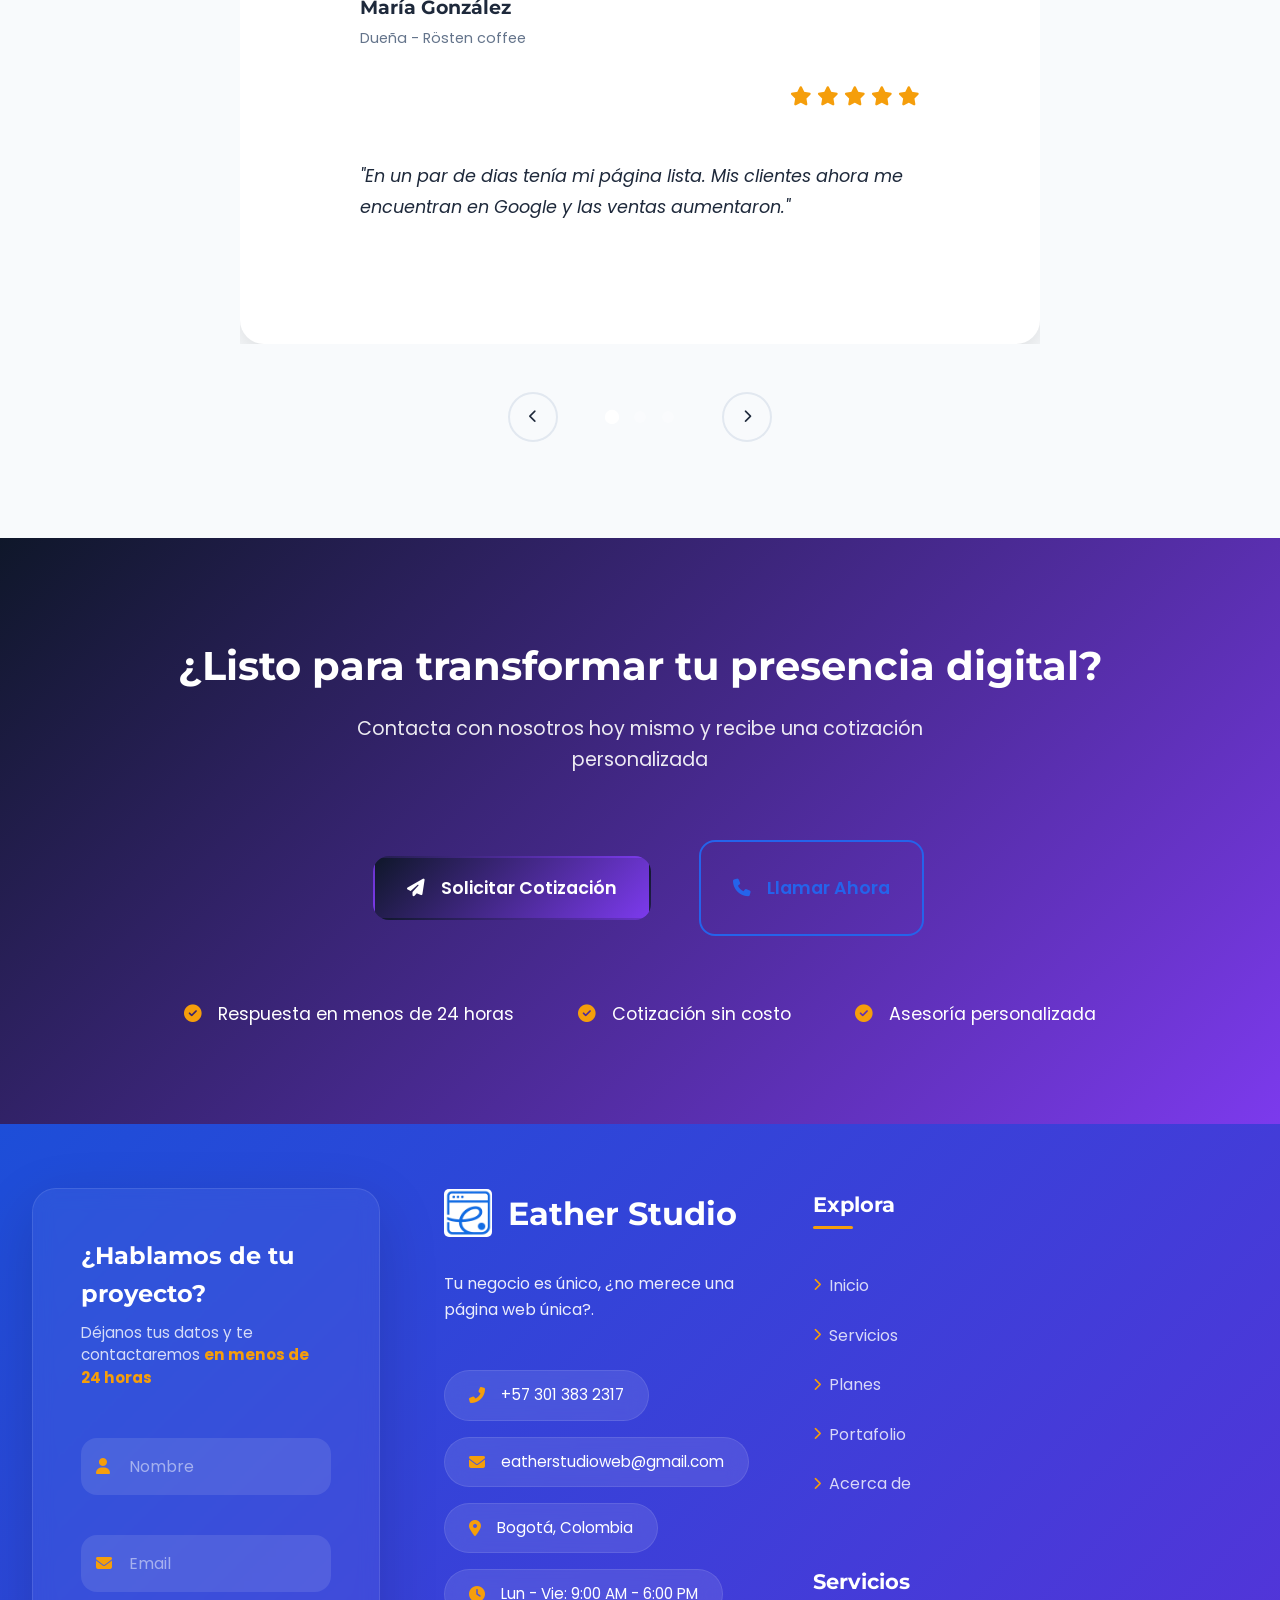
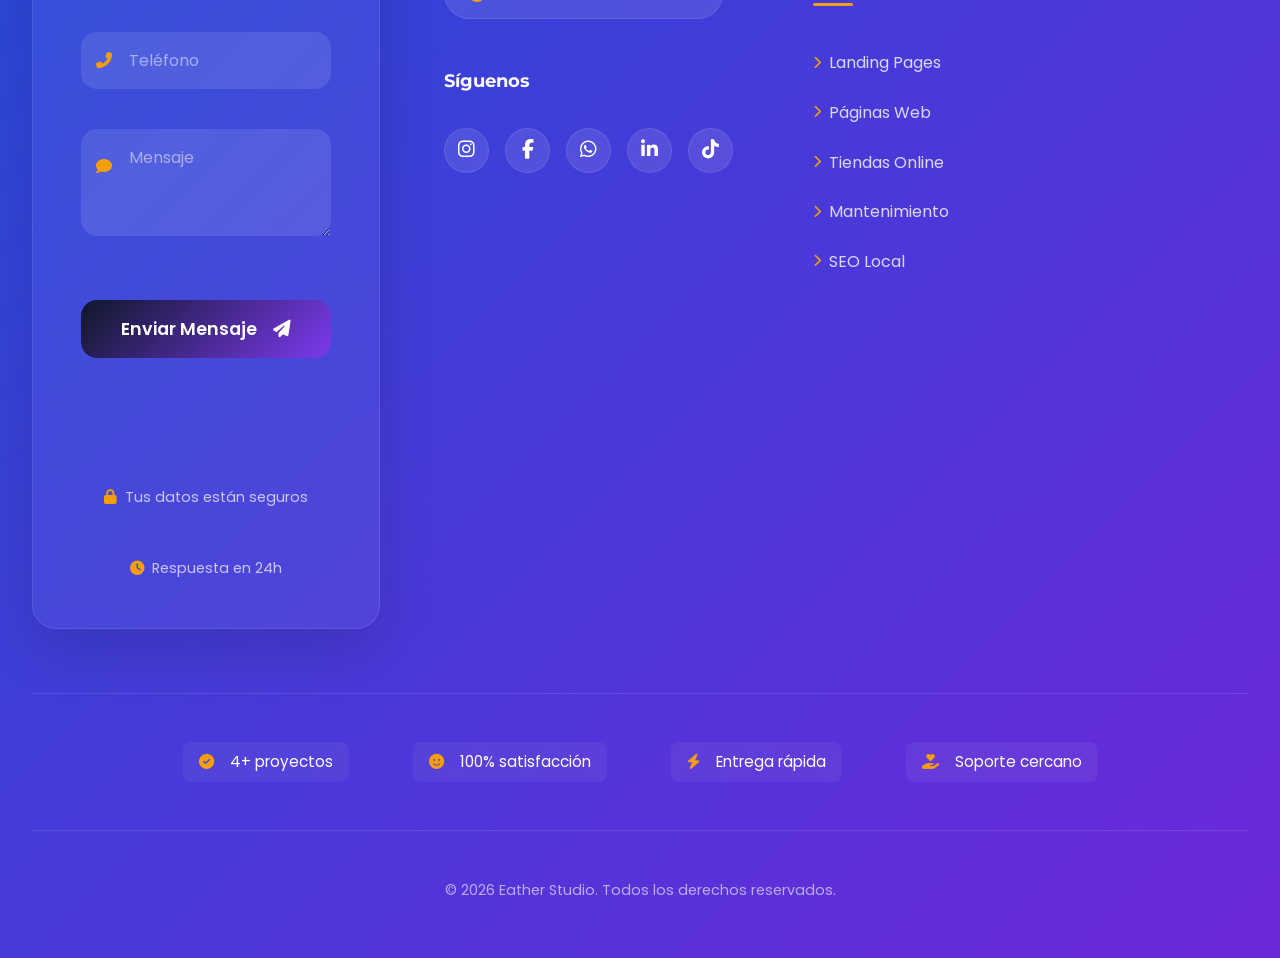
==== commit dcb84d0a: "Update index.html" ====
--- a/index.html
+++ b/index.html
@@ -19,6 +19,12 @@
     <meta property="og:image" content="https://eatherstudio.com/algo.png">
 
     <link rel="icon" href="./imagenes/algo.png" type="image/x-icon">
+    
+        <!-- Para navegadores más modernos -->
+    <link rel="icon" type="image/png" sizes="32x32" href="https://eatherstudio.com/imagenes/favicon-32x32.png">
+    <link rel="icon" type="image/png" sizes="16x16" href="https://eatherstudio.com/imagenes/favicon-16x16.png">
+    <!-- El favorito de Google, en la raíz -->
+    <link rel="shortcut icon" href="https://eatherstudio.com/favicon.ico">
 </head>
 <body>
     <!-- Navegación -->
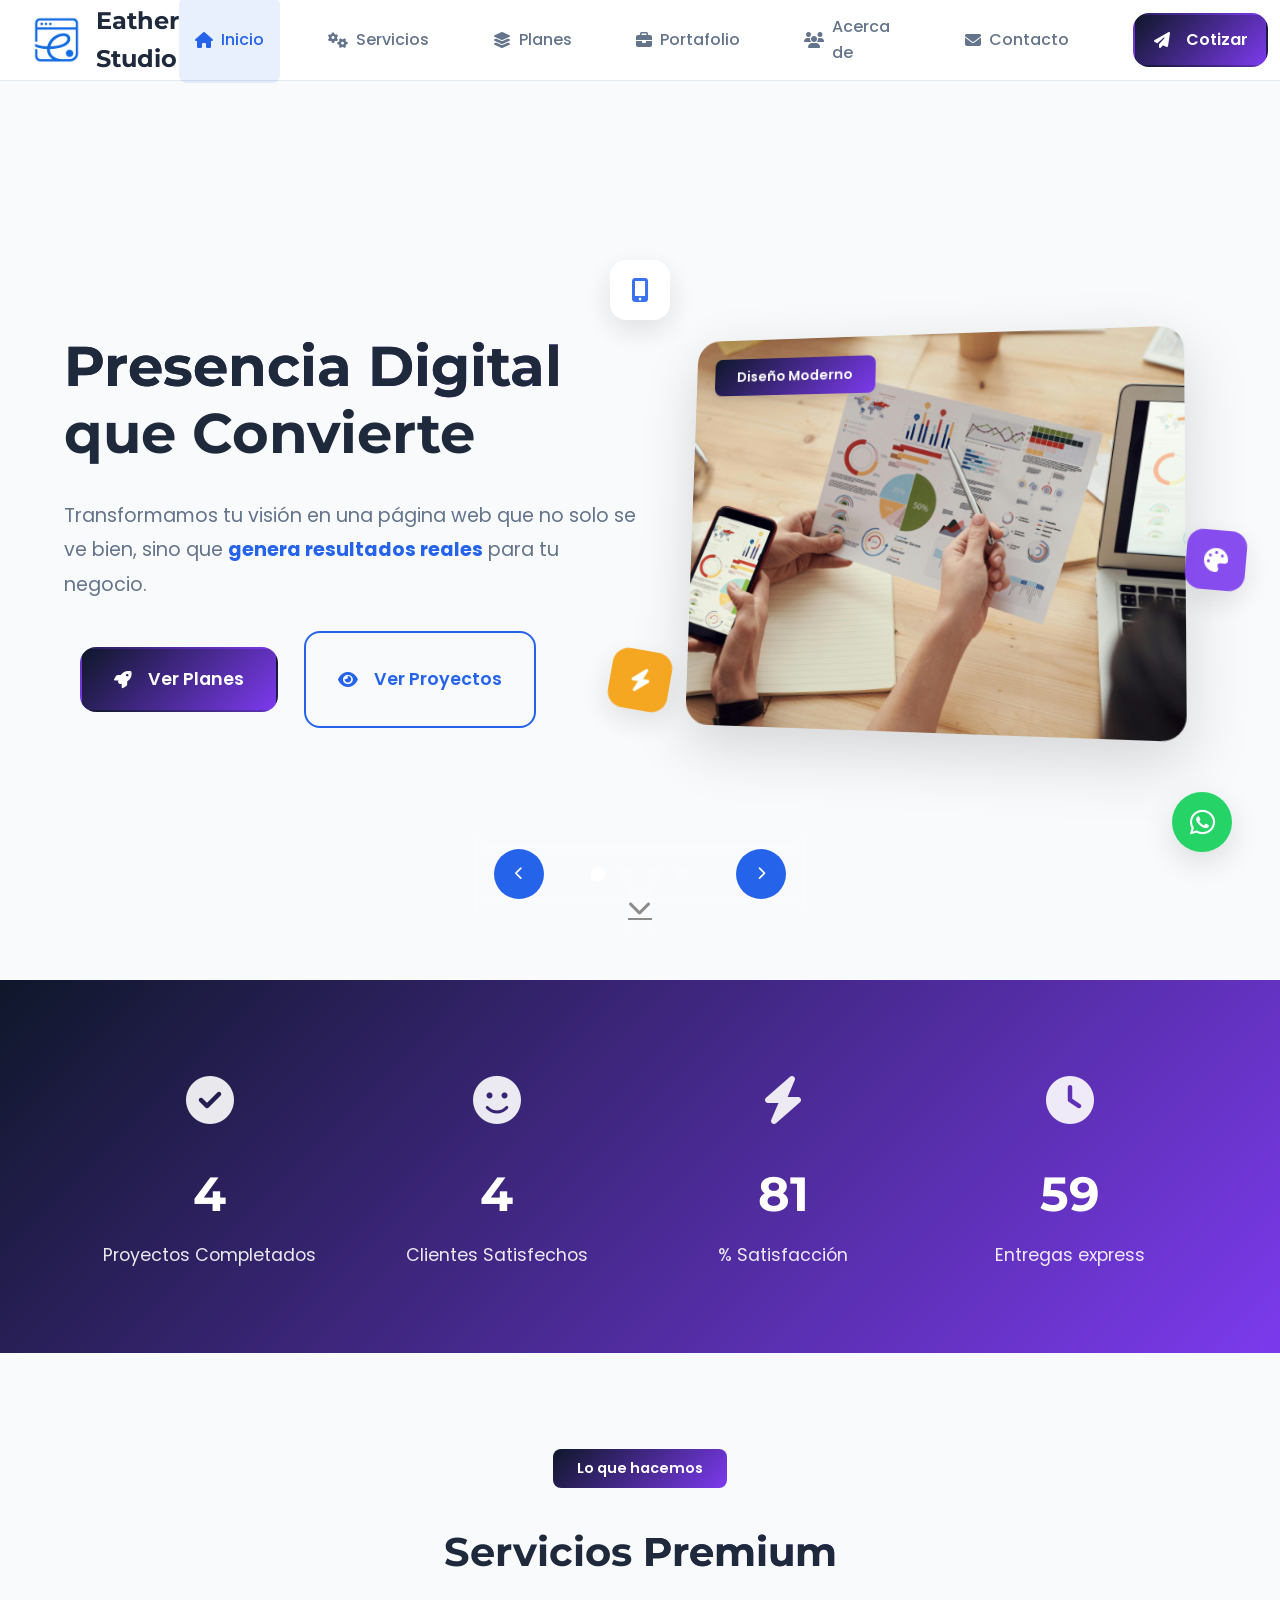
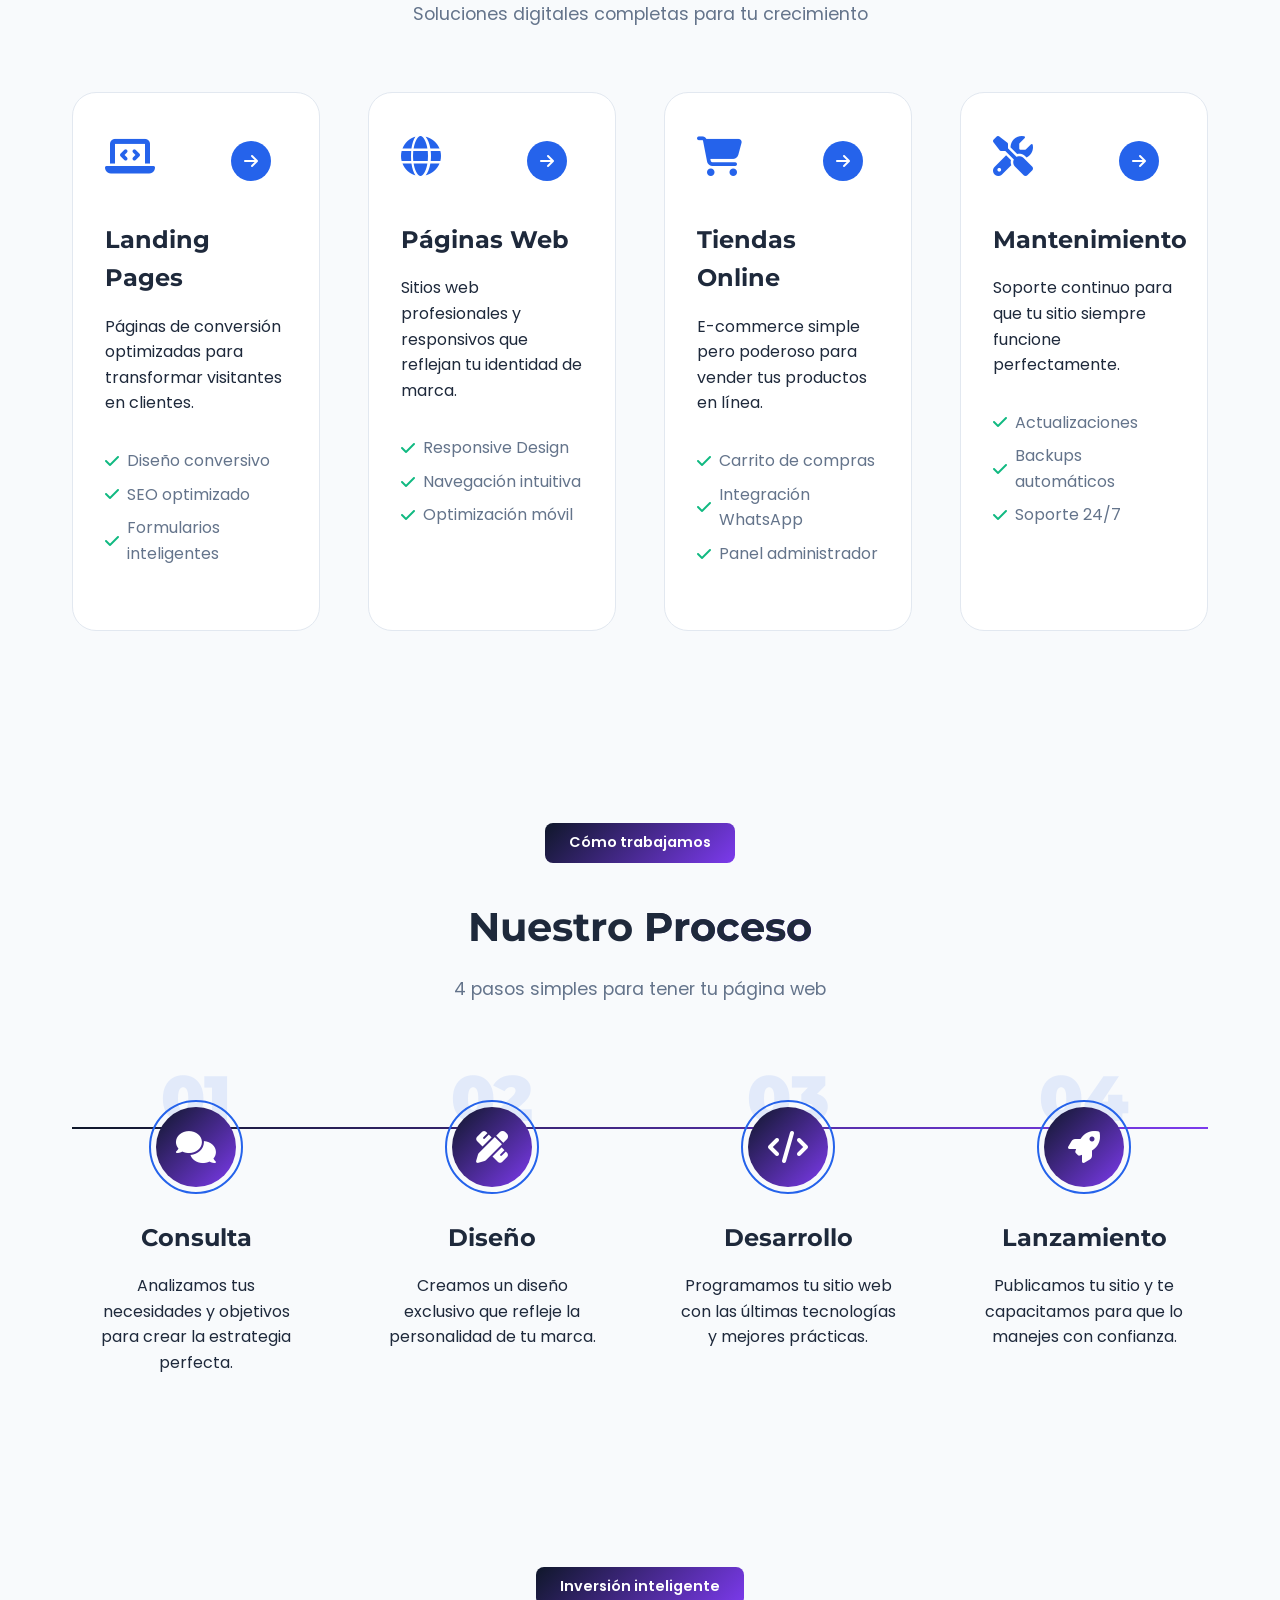
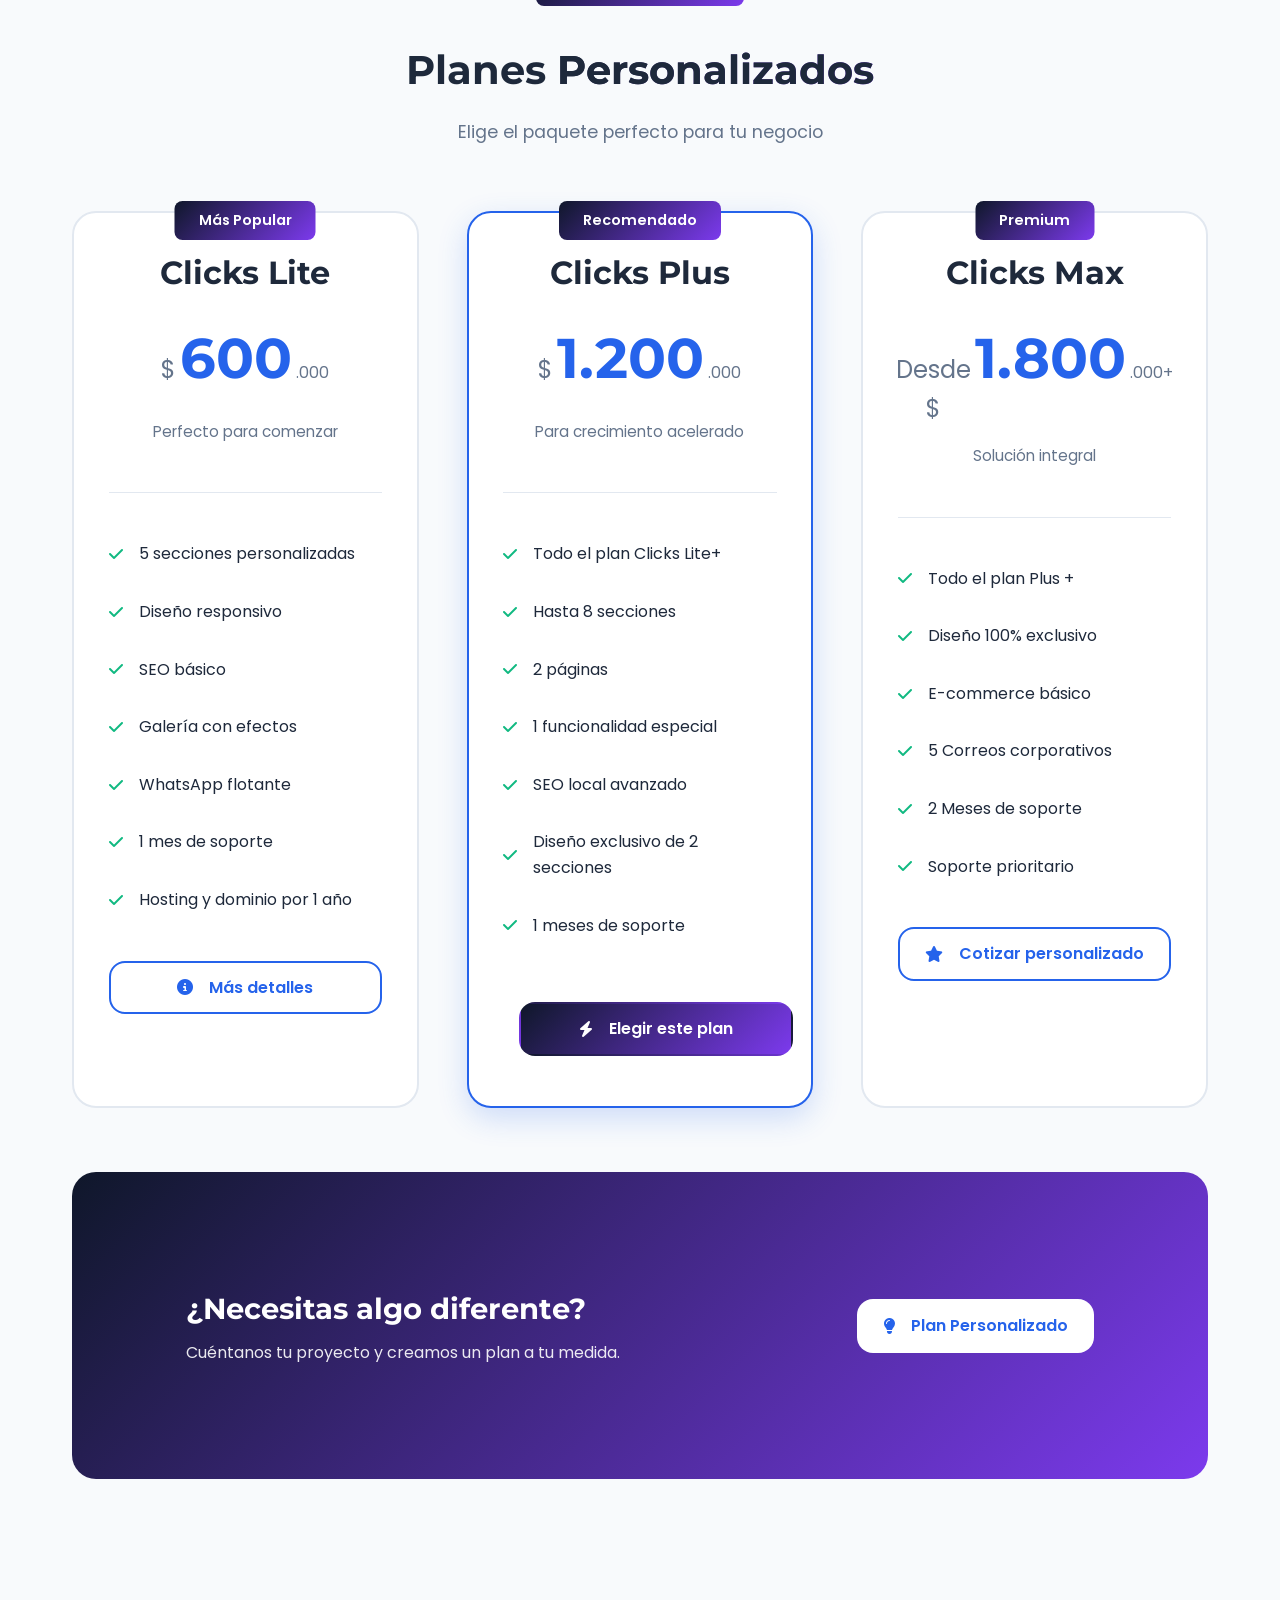
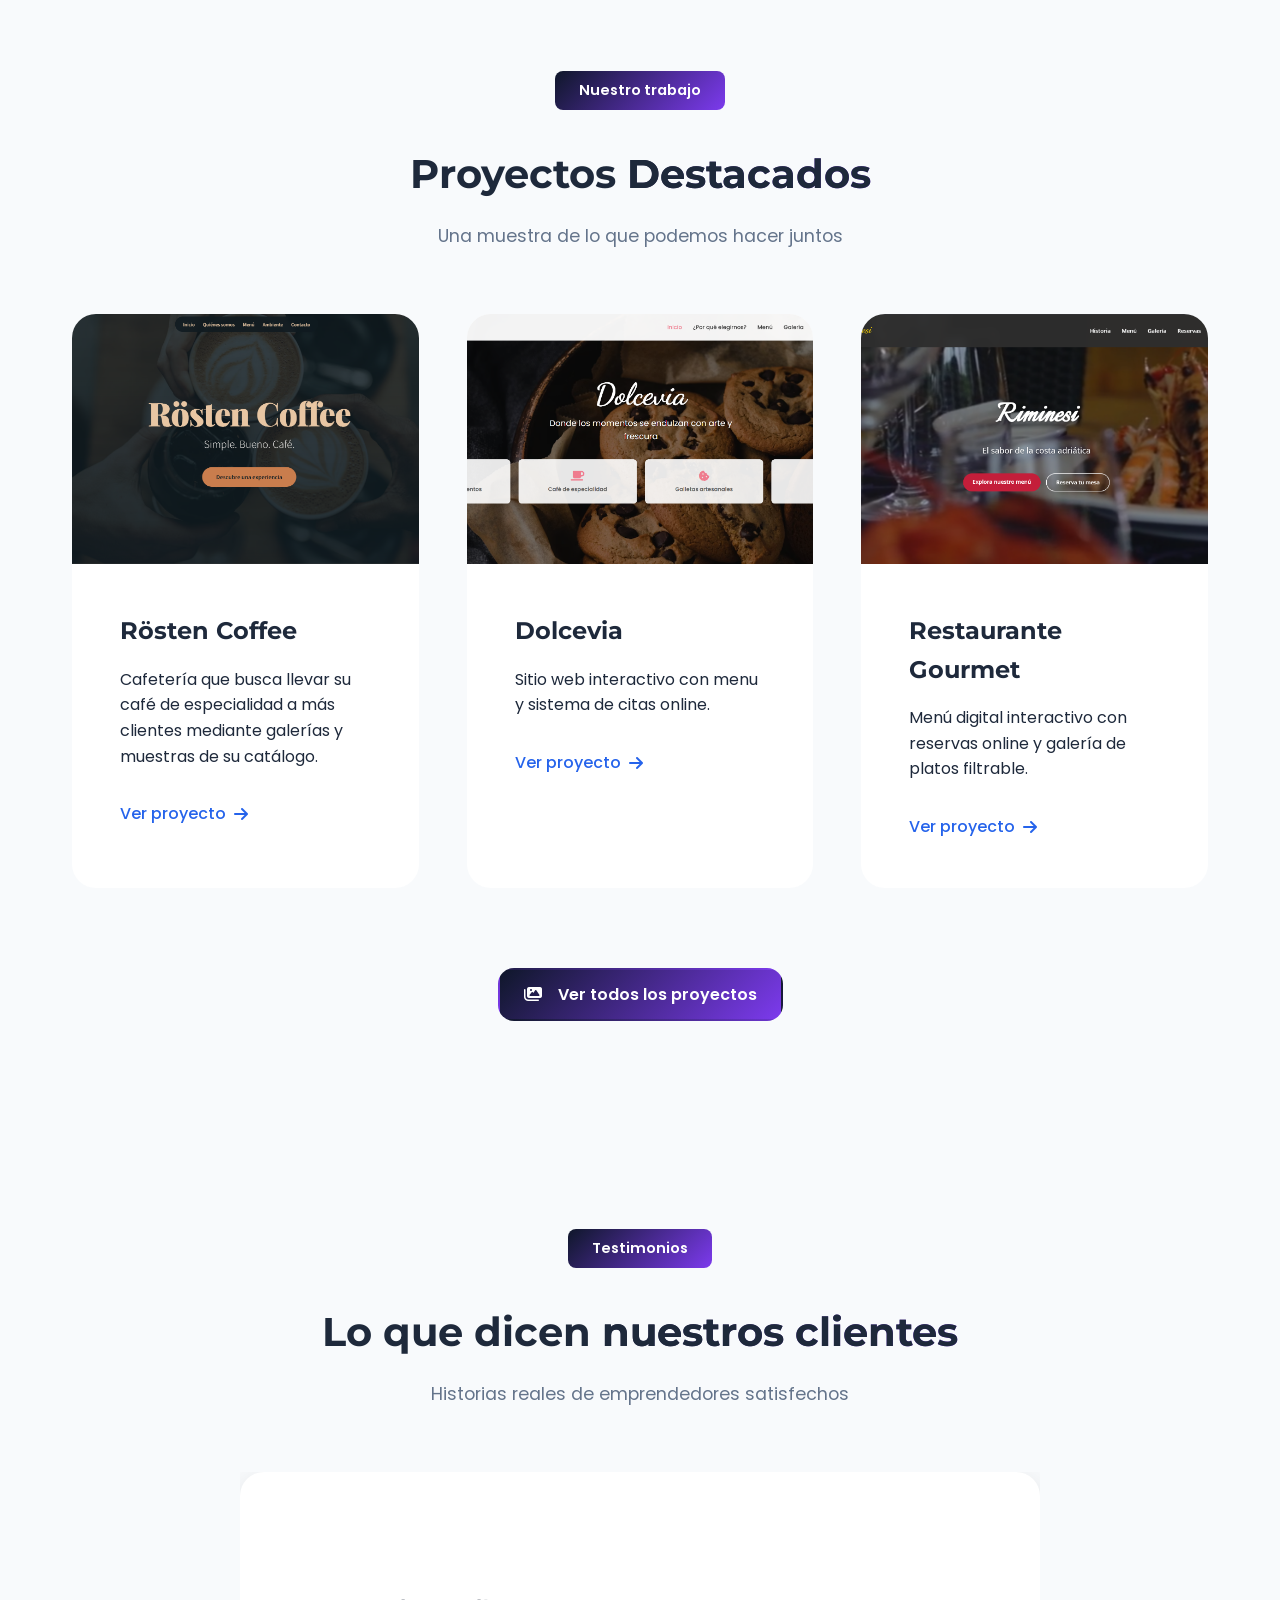
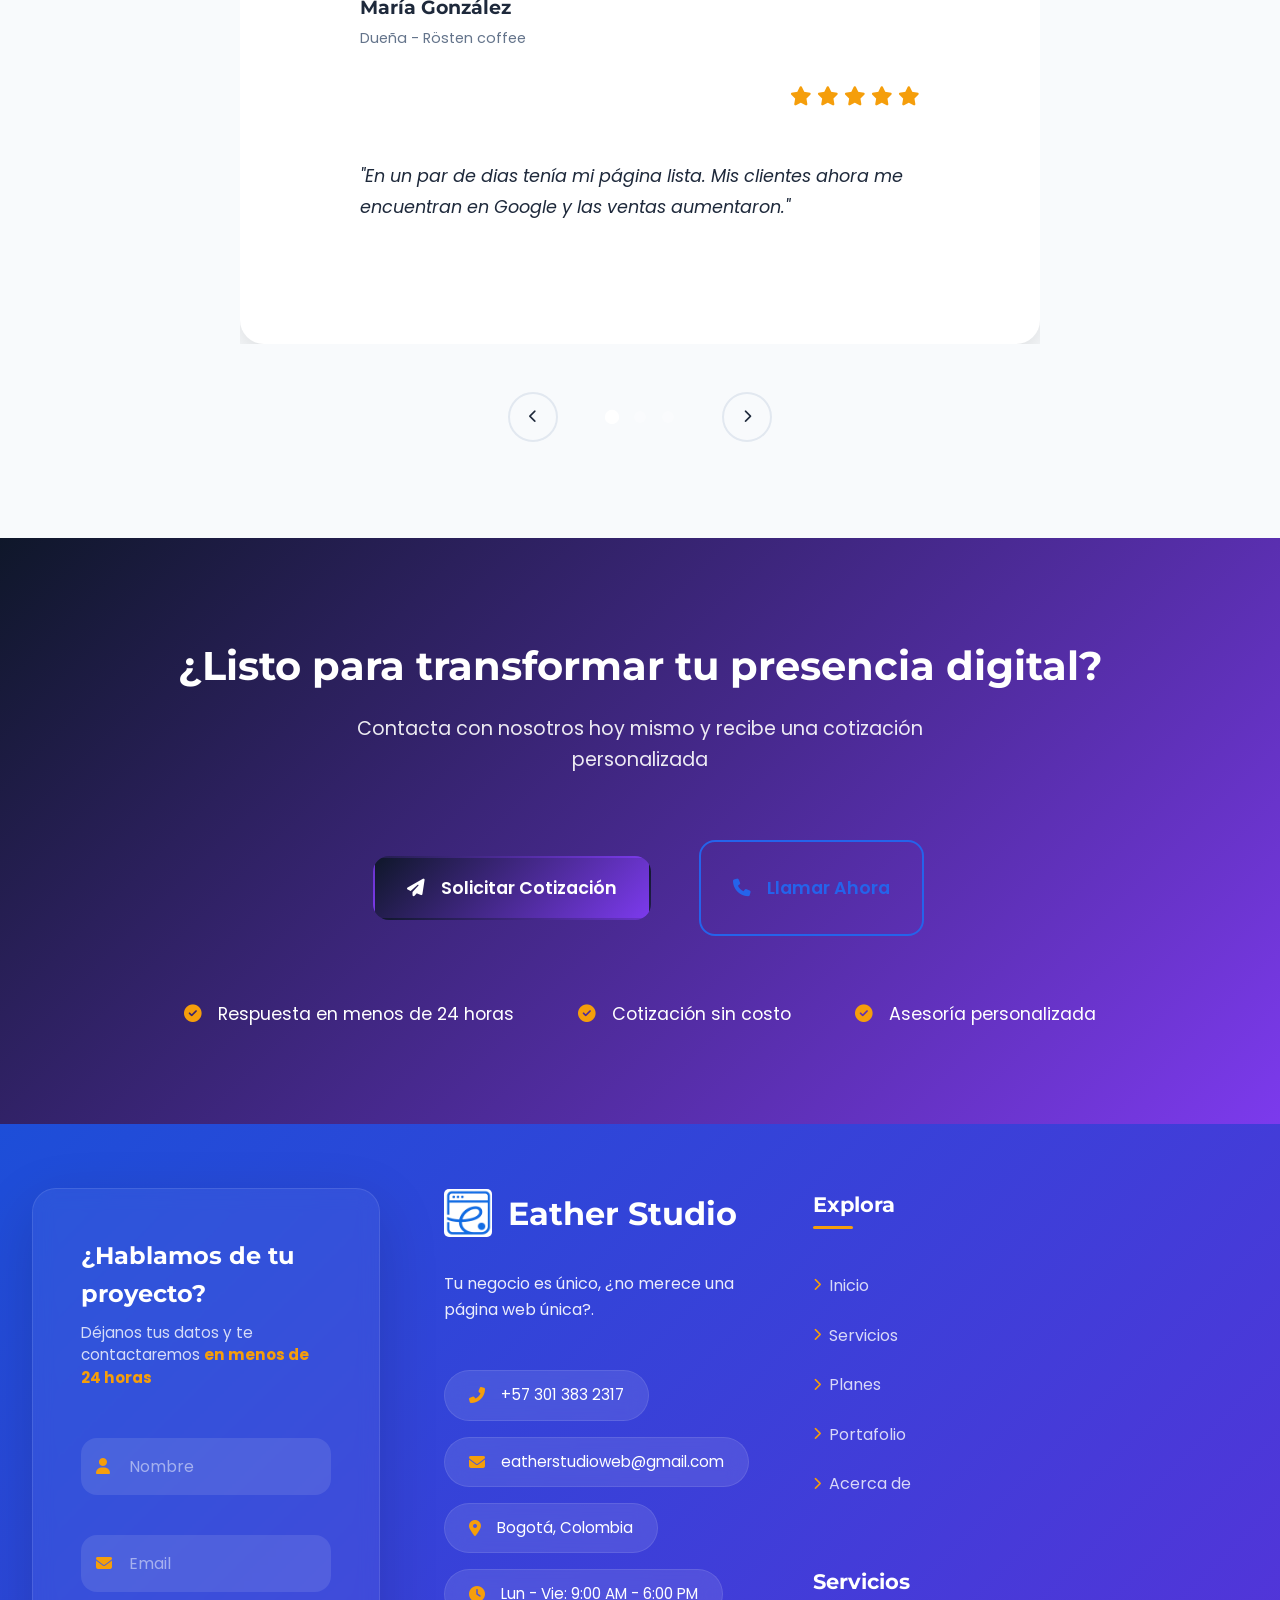
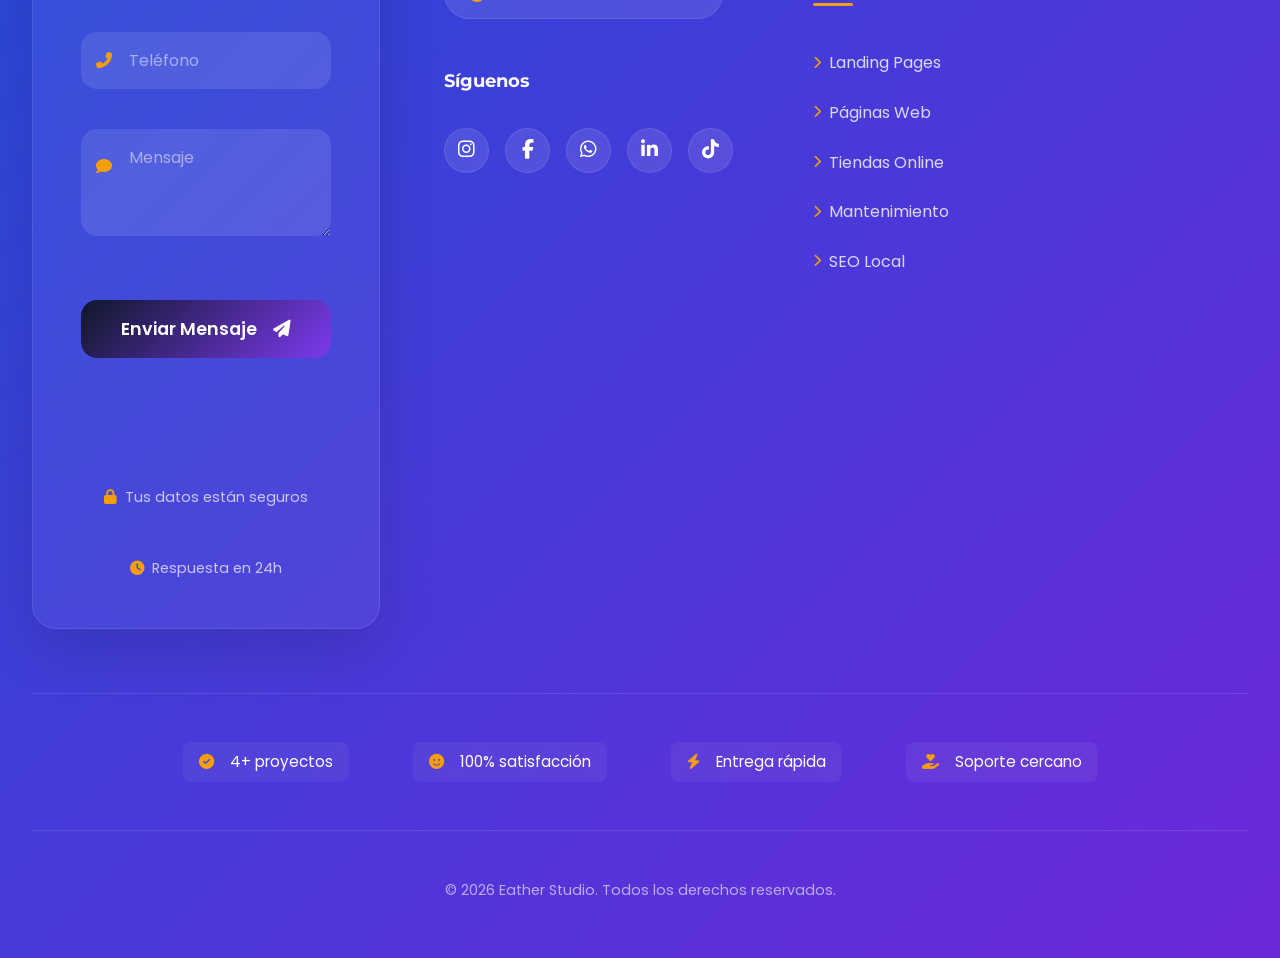
==== commit b7955a86: "Update index.html" ====
--- a/index.html
+++ b/index.html
@@ -535,7 +535,7 @@
                     <div class="plan-header">
                         <h3>Clicks Max</h3>
                         <div class="plan-price">
-                            <span class="currency">$</span>
+                            <span class="currency">Desde $</span>
                             <span class="amount">1.800</span>
                             <span class="period">.000+</span>
                         </div>
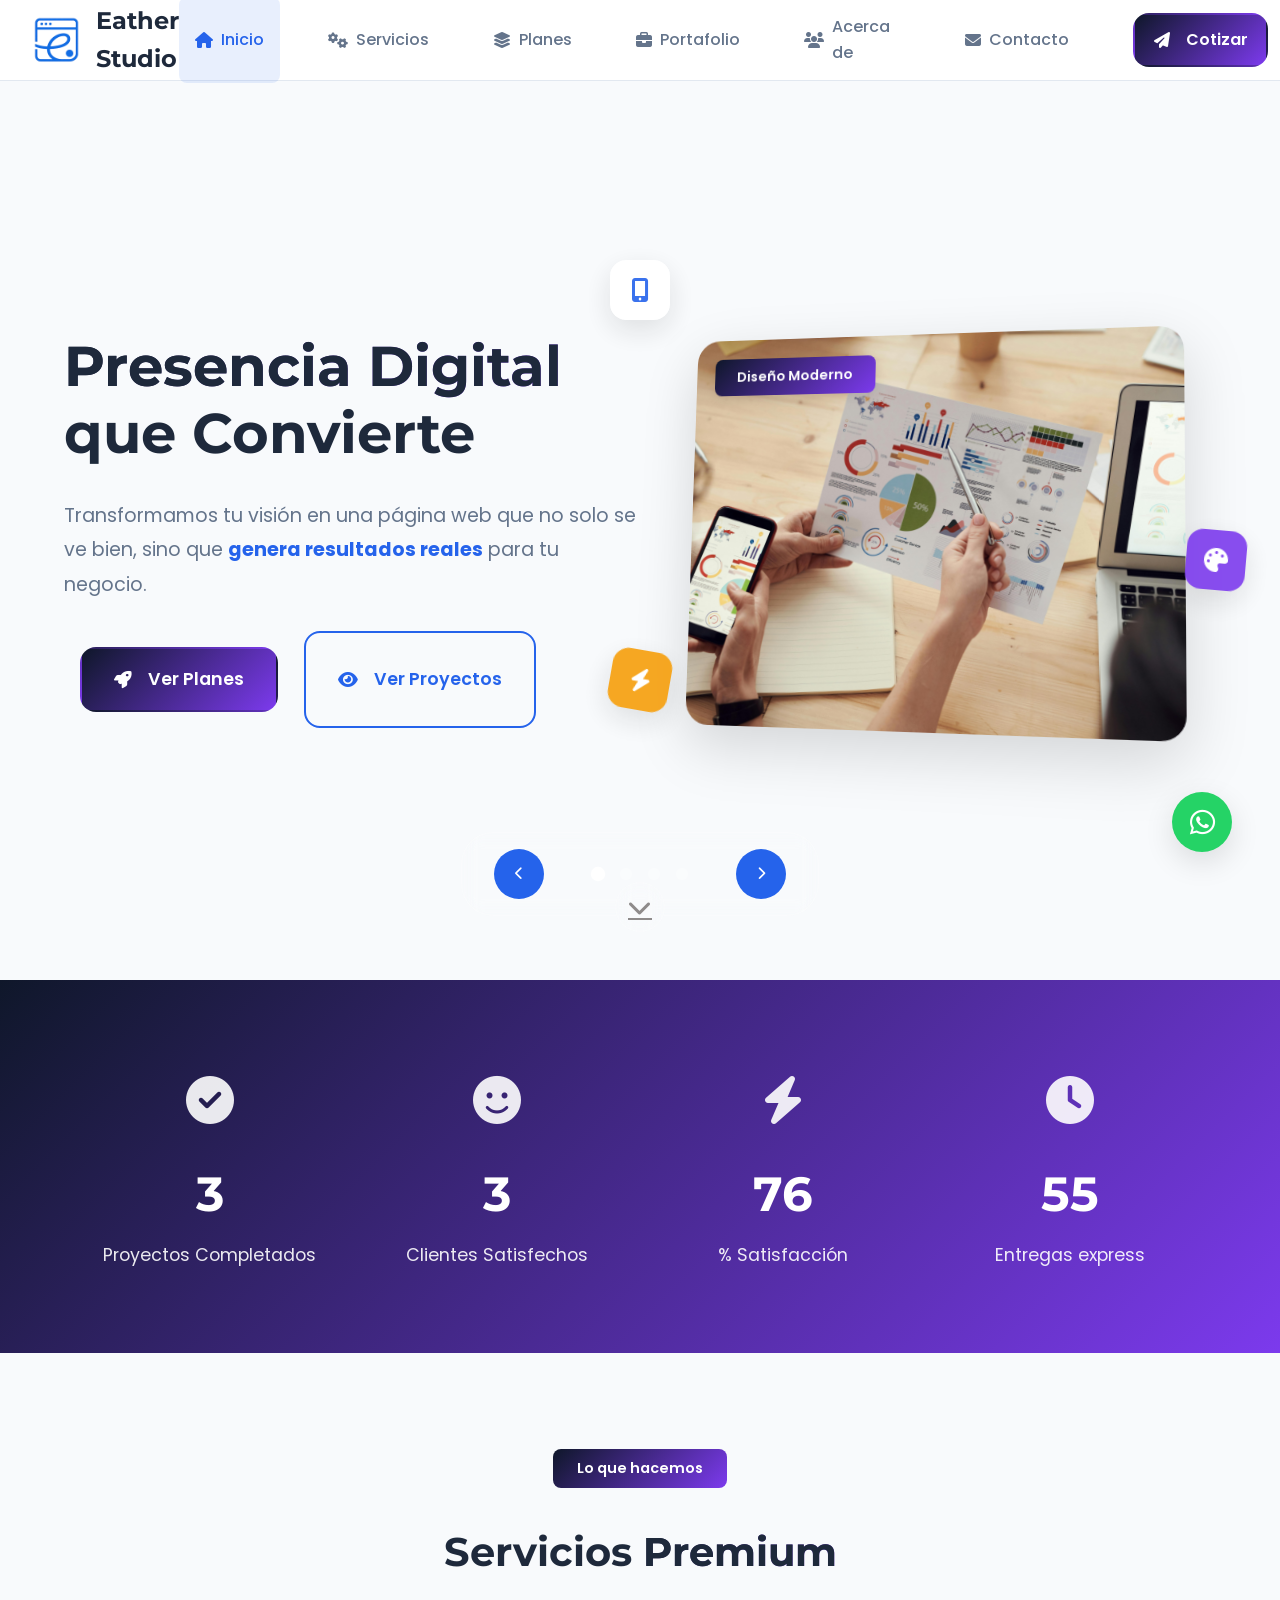
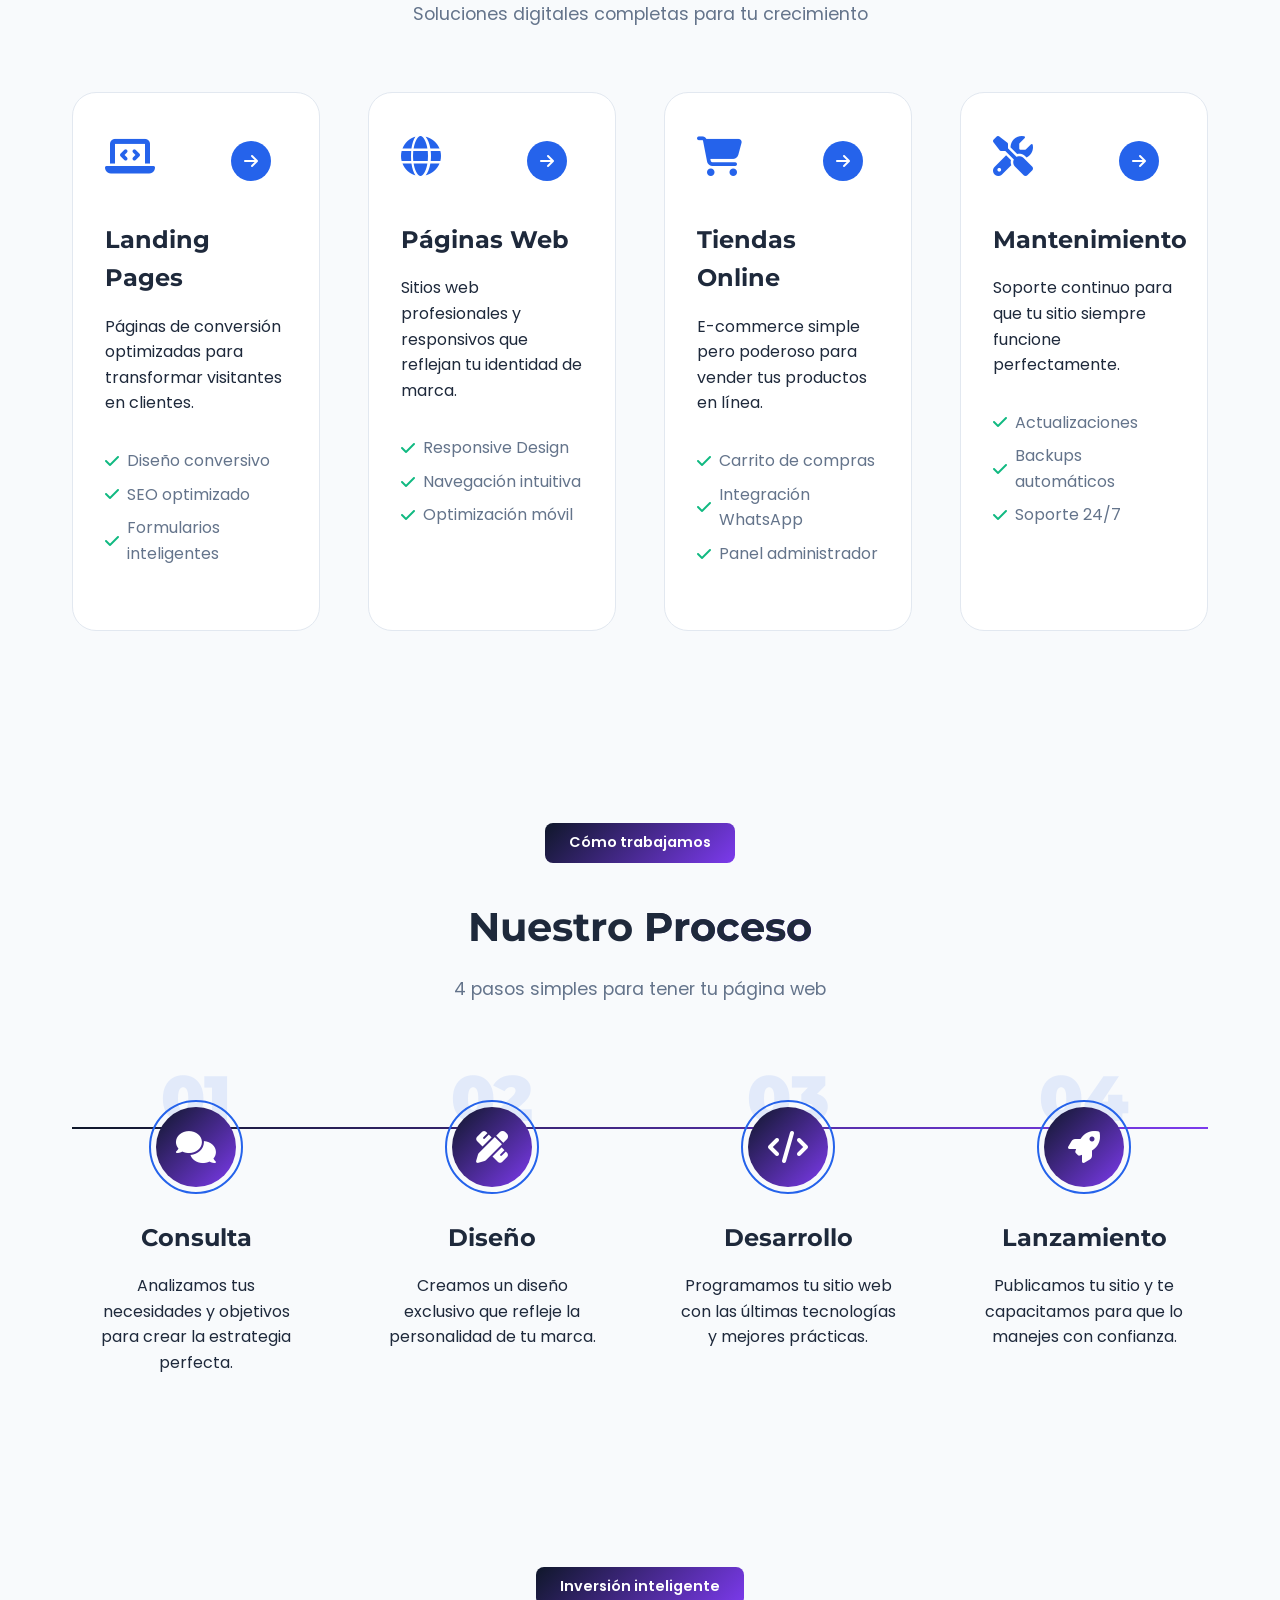
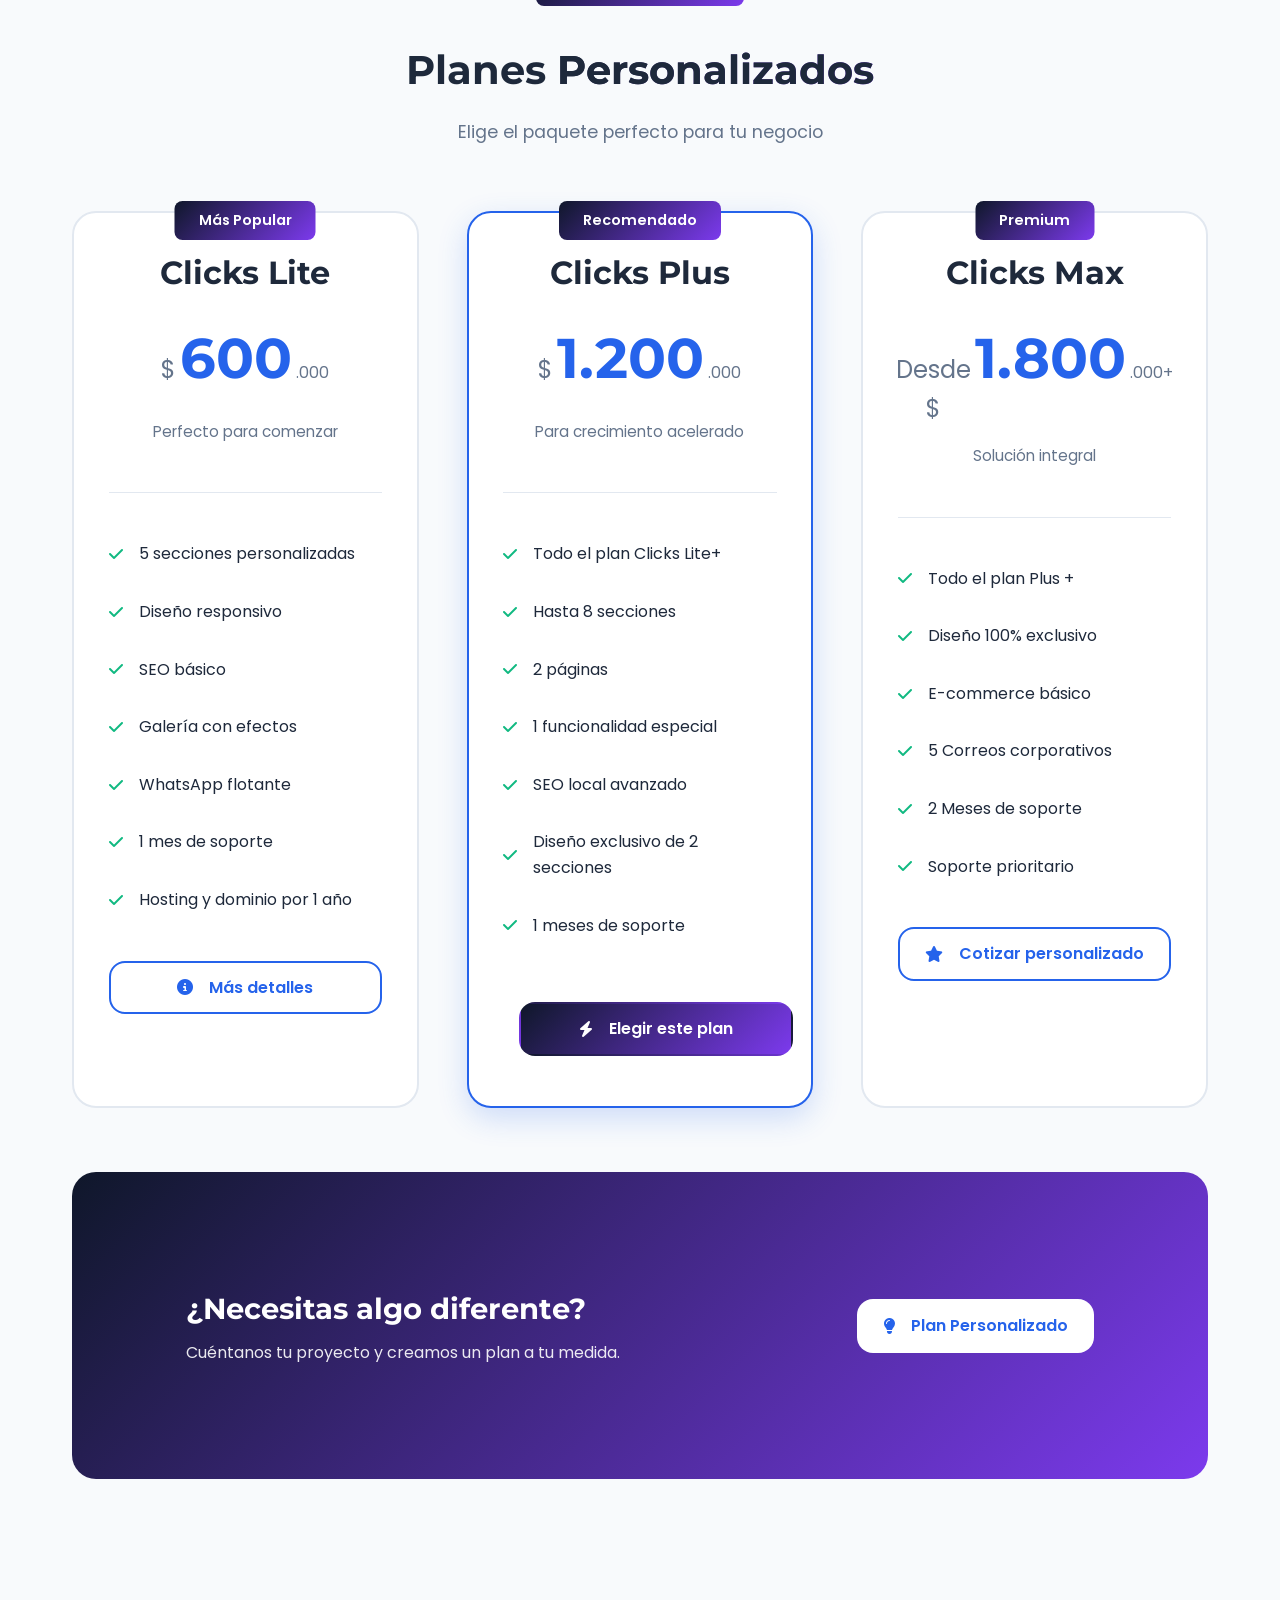
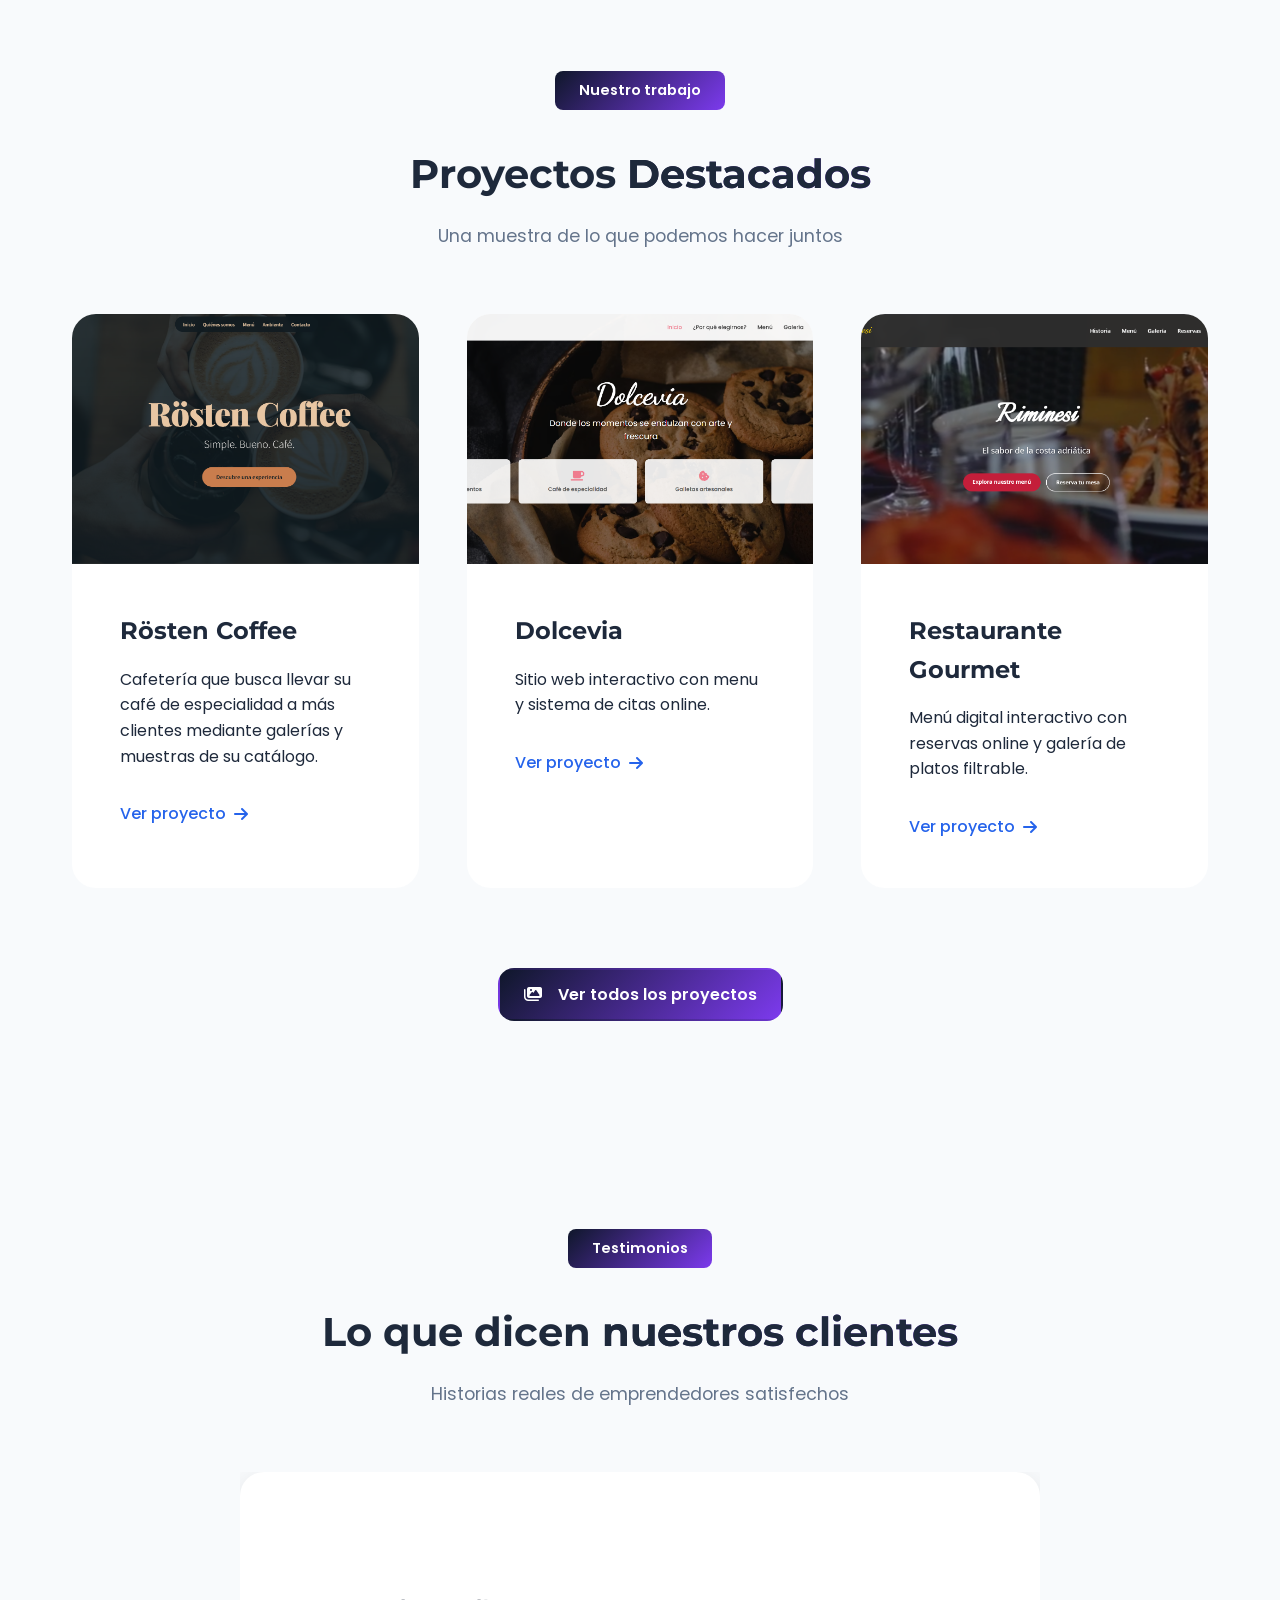
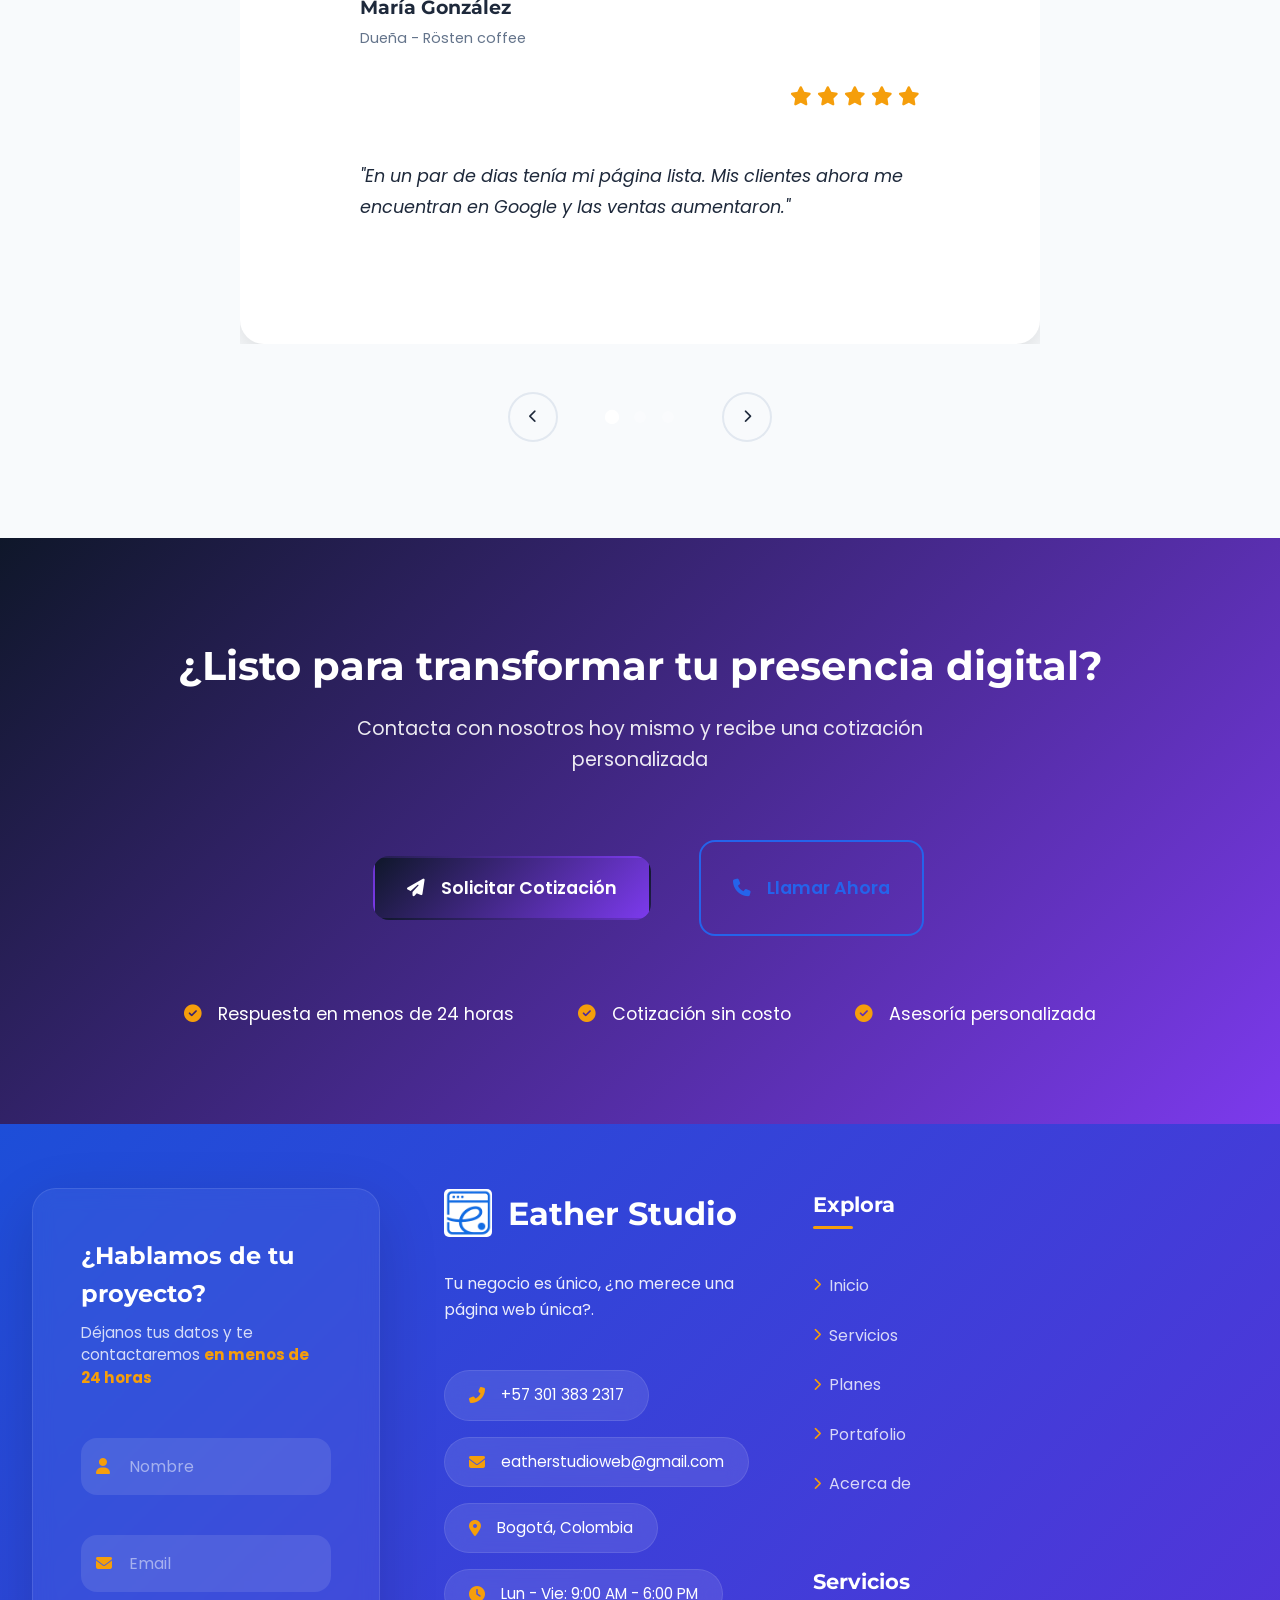
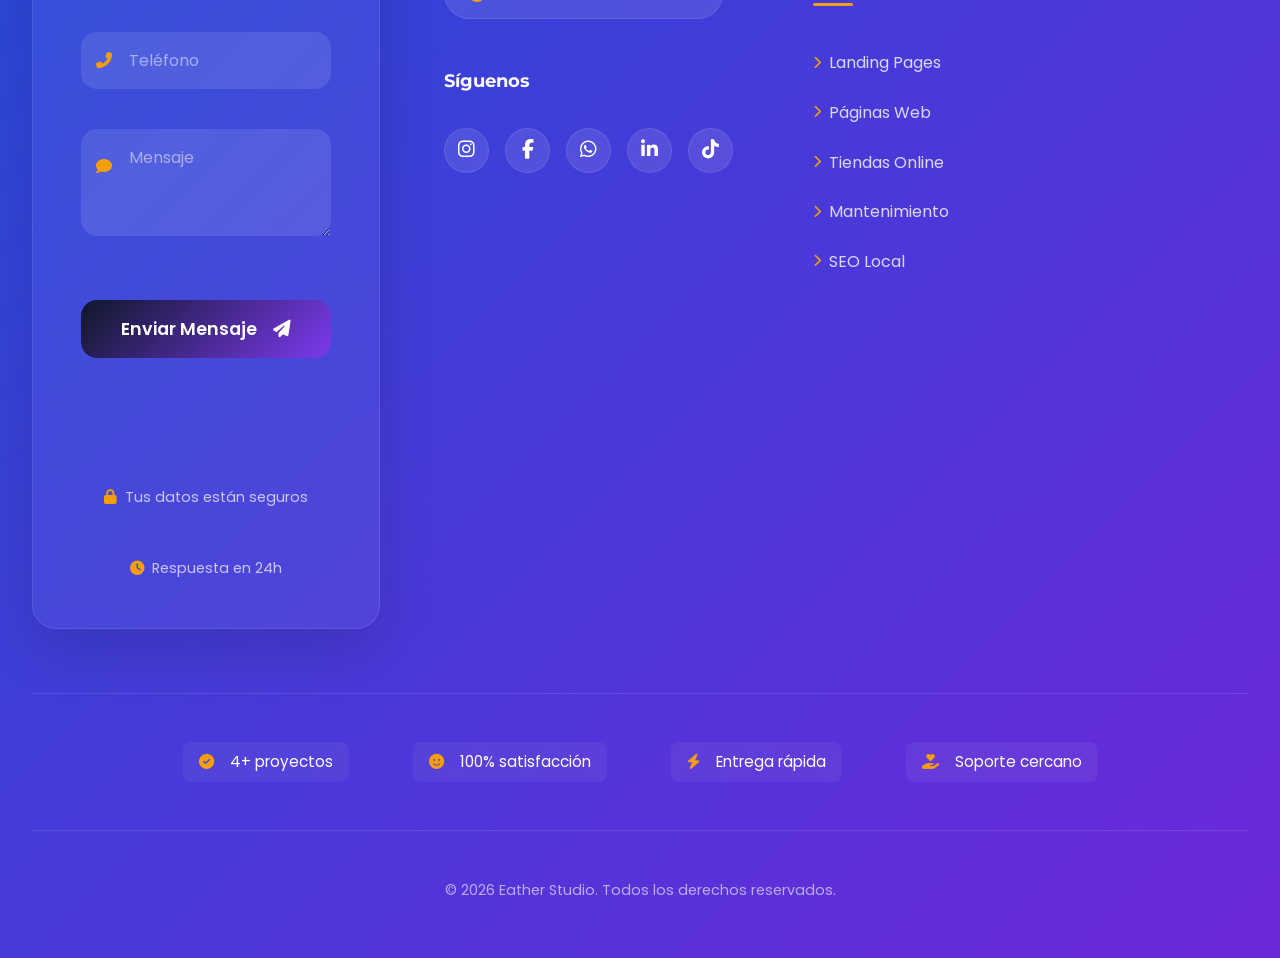
==== commit a72a38e3: "Update index.html" ====
--- a/index.html
+++ b/index.html
@@ -21,8 +21,8 @@
     <link rel="icon" href="./imagenes/algo.png" type="image/x-icon">
     
         <!-- Para navegadores más modernos -->
-    <link rel="icon" type="image/png" sizes="32x32" href="https://eatherstudio.com/imagenes/favicon-32x32.png">
-    <link rel="icon" type="image/png" sizes="16x16" href="https://eatherstudio.com/imagenes/favicon-16x16.png">
+    <link rel="icon" type="image/png" sizes="32x32" href="https://eatherstudio.com/imagenes/algo.png">
+    <link rel="icon" type="image/png" sizes="16x16" href="https://eatherstudio.com/imagenes/algo.png">
     <!-- El favorito de Google, en la raíz -->
     <link rel="shortcut icon" href="https://eatherstudio.com/favicon.ico">
 </head>
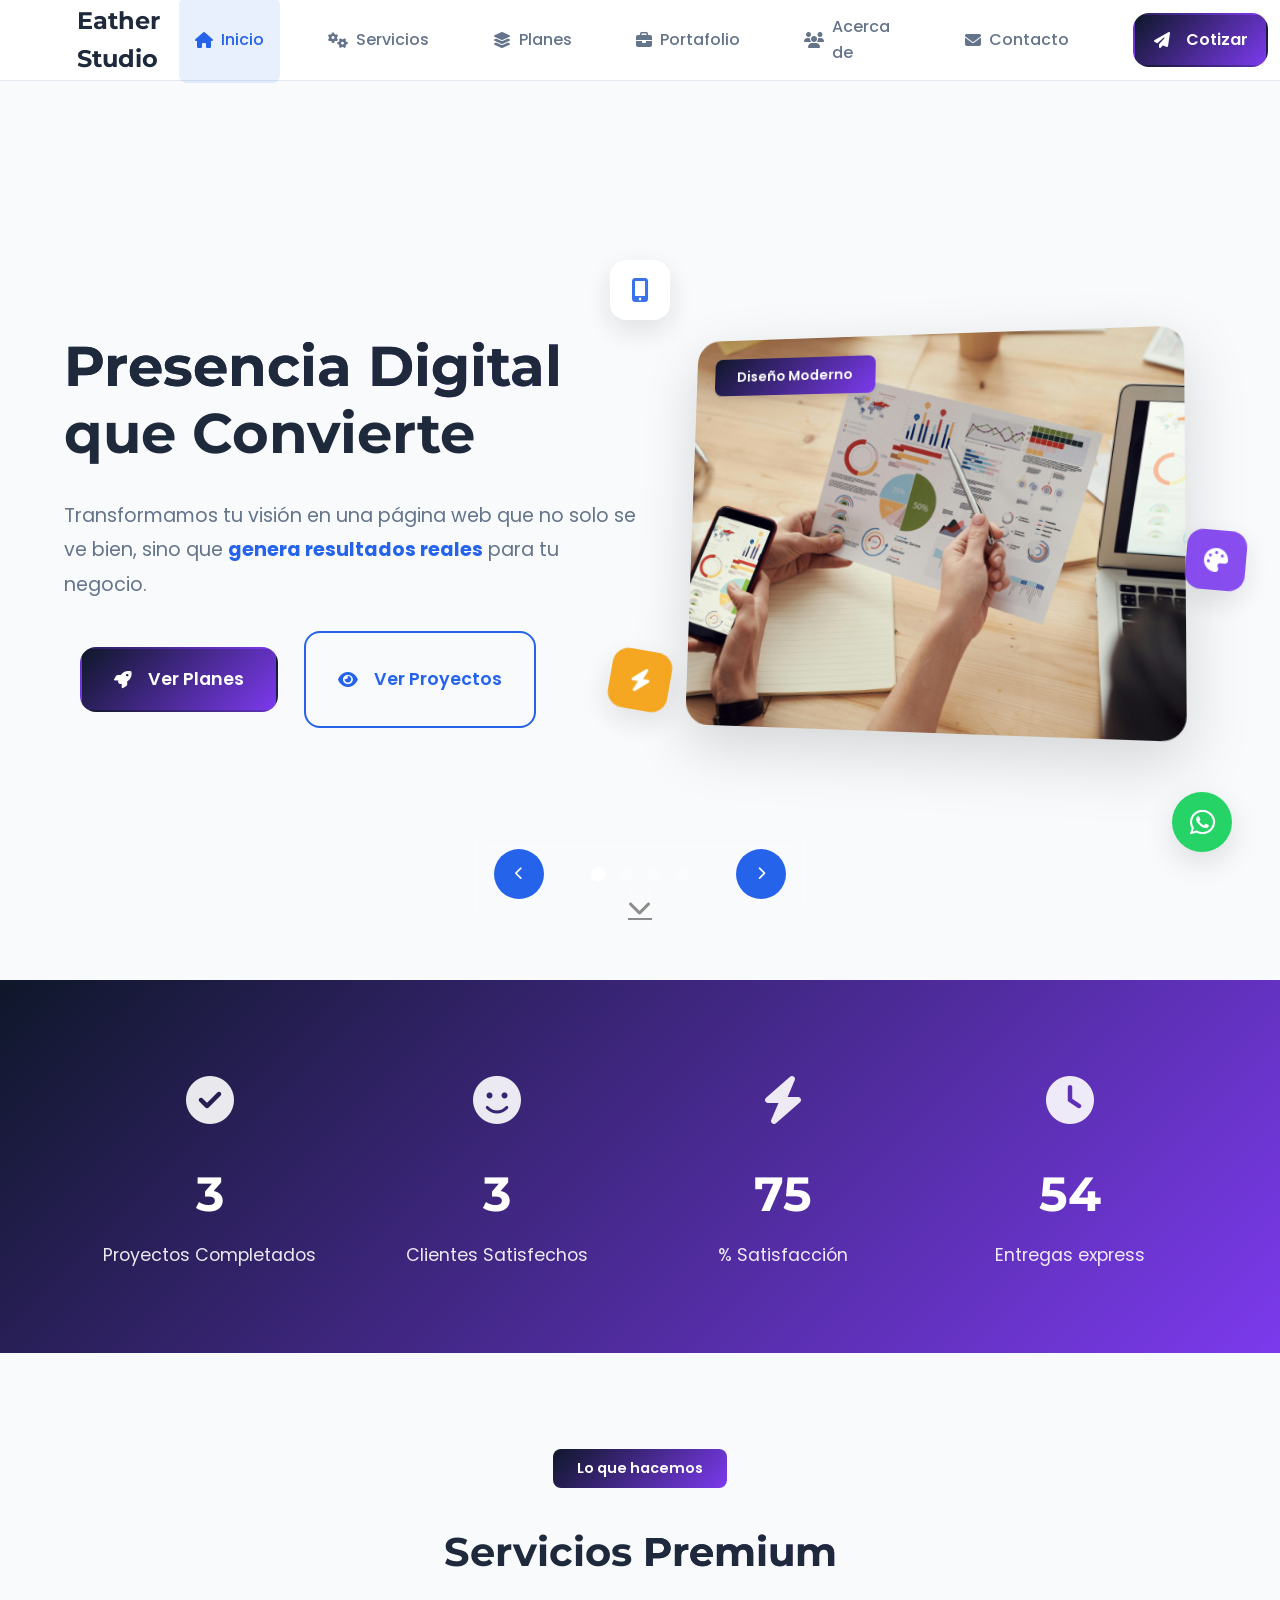
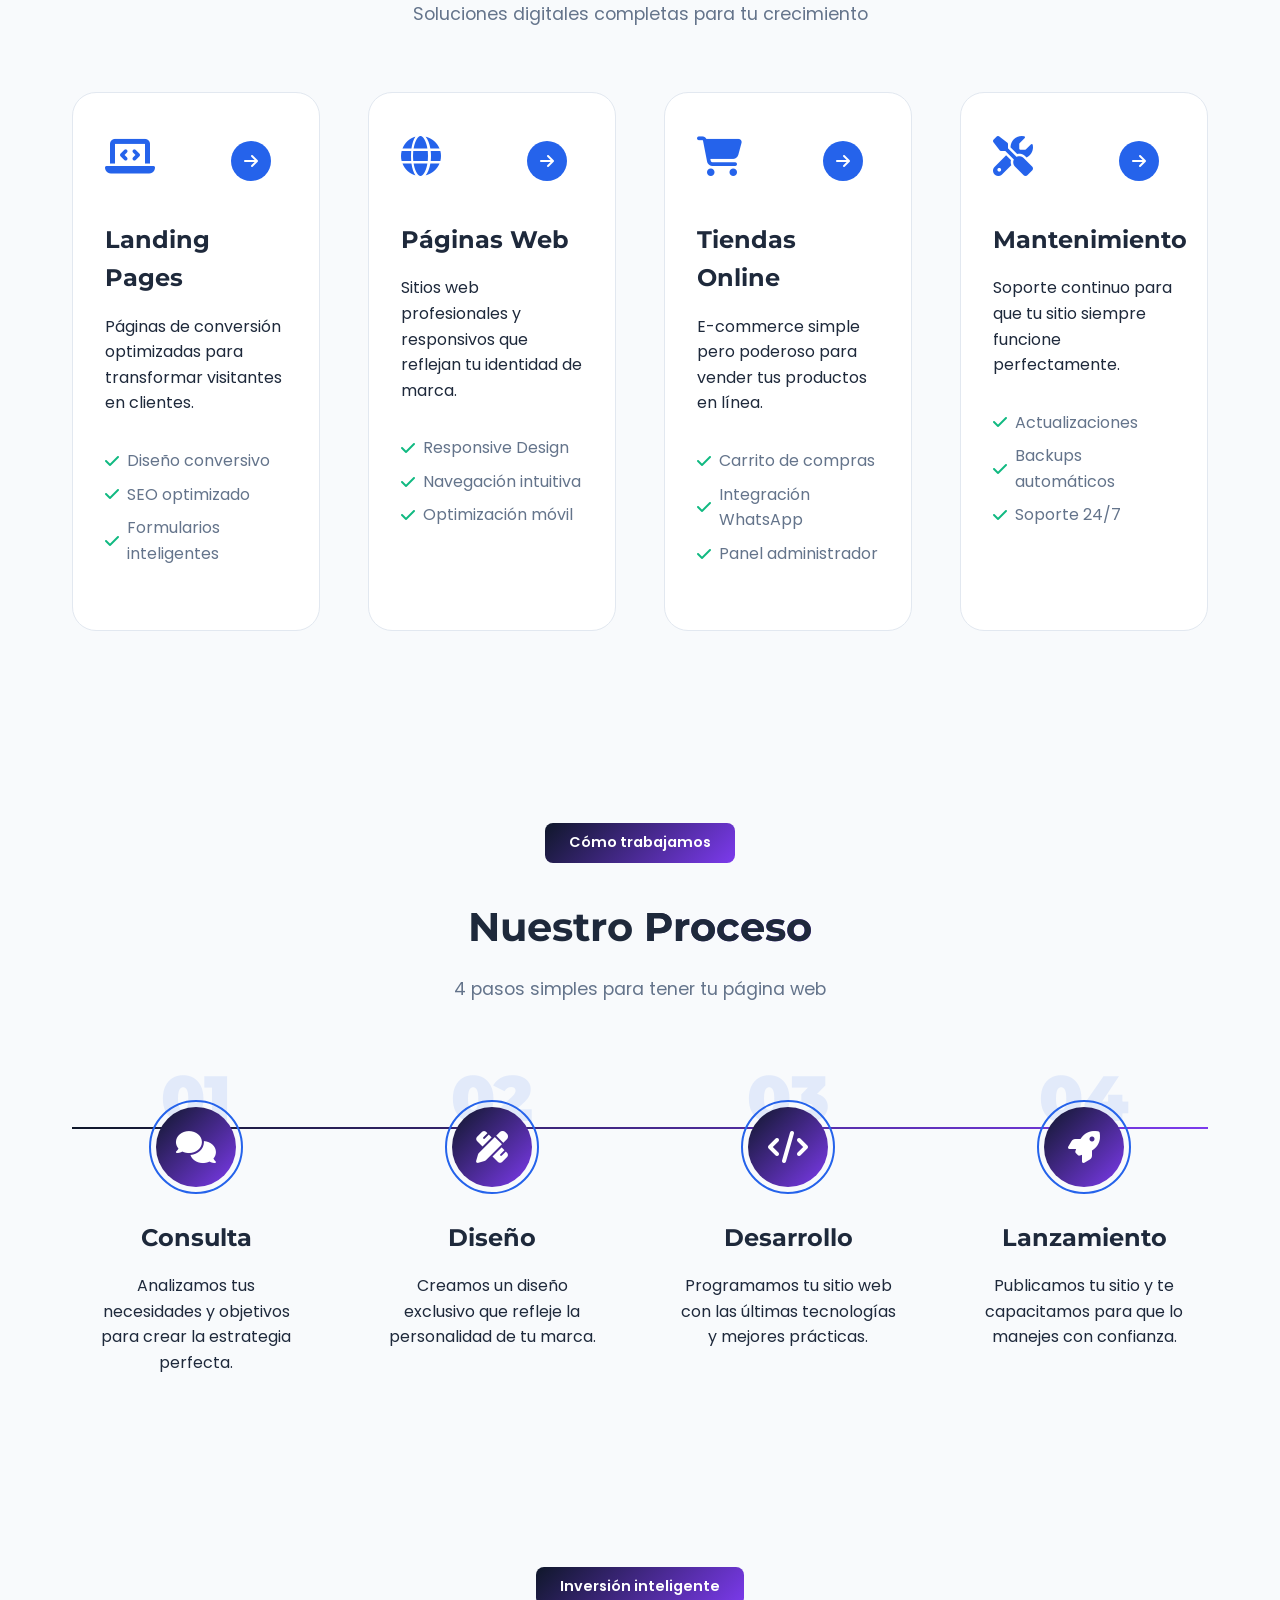
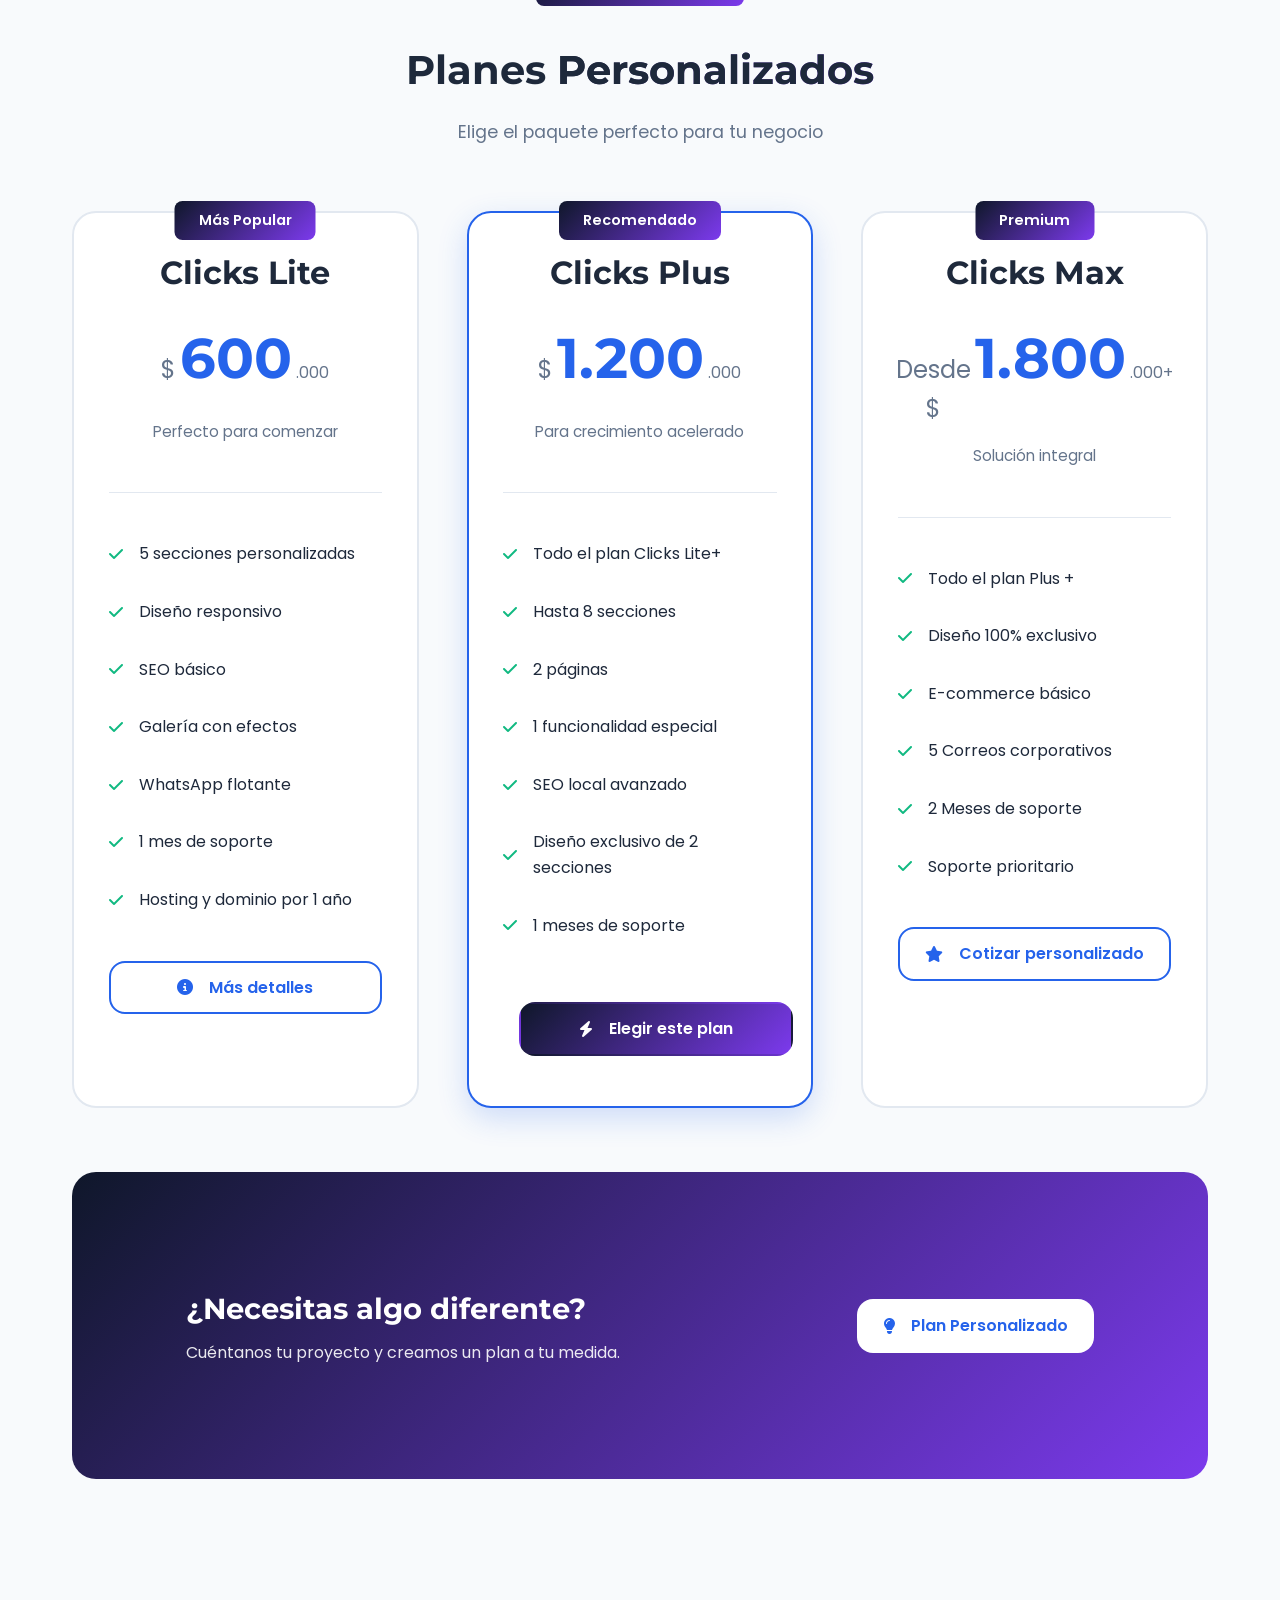
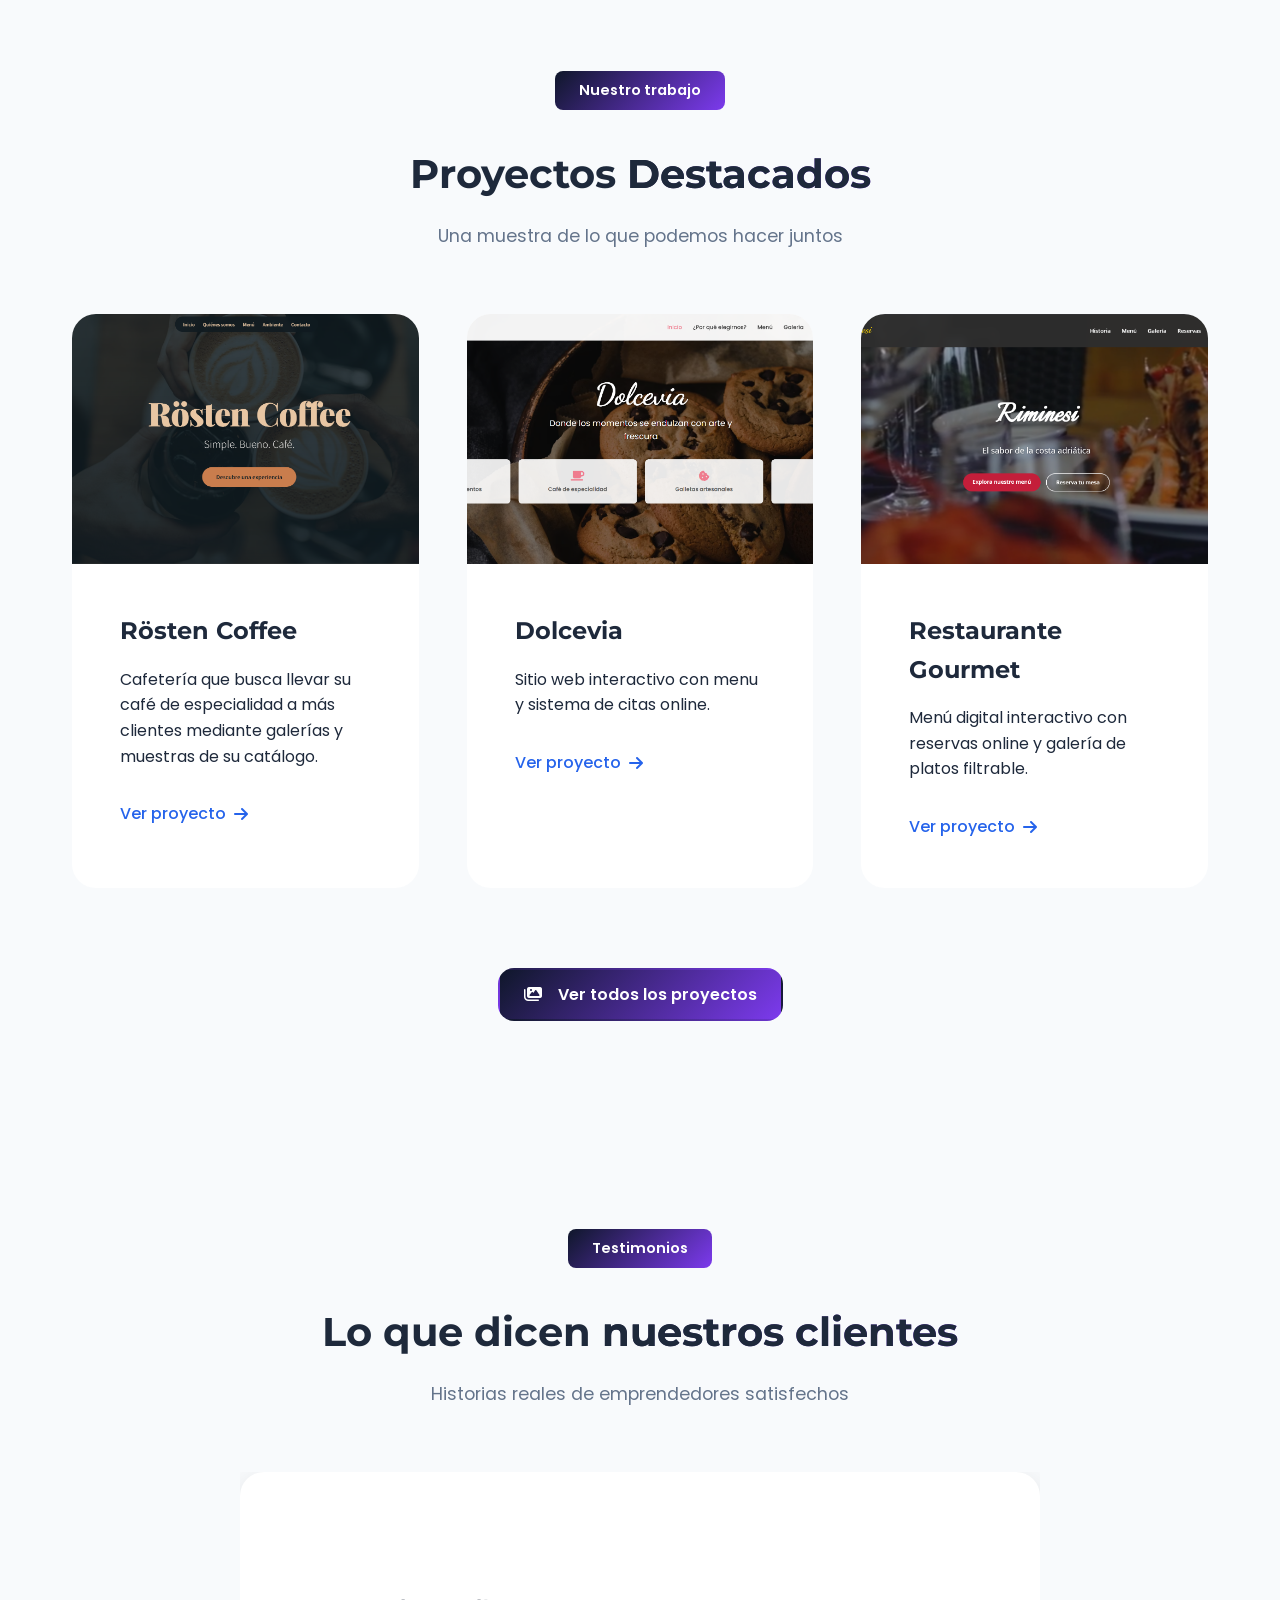
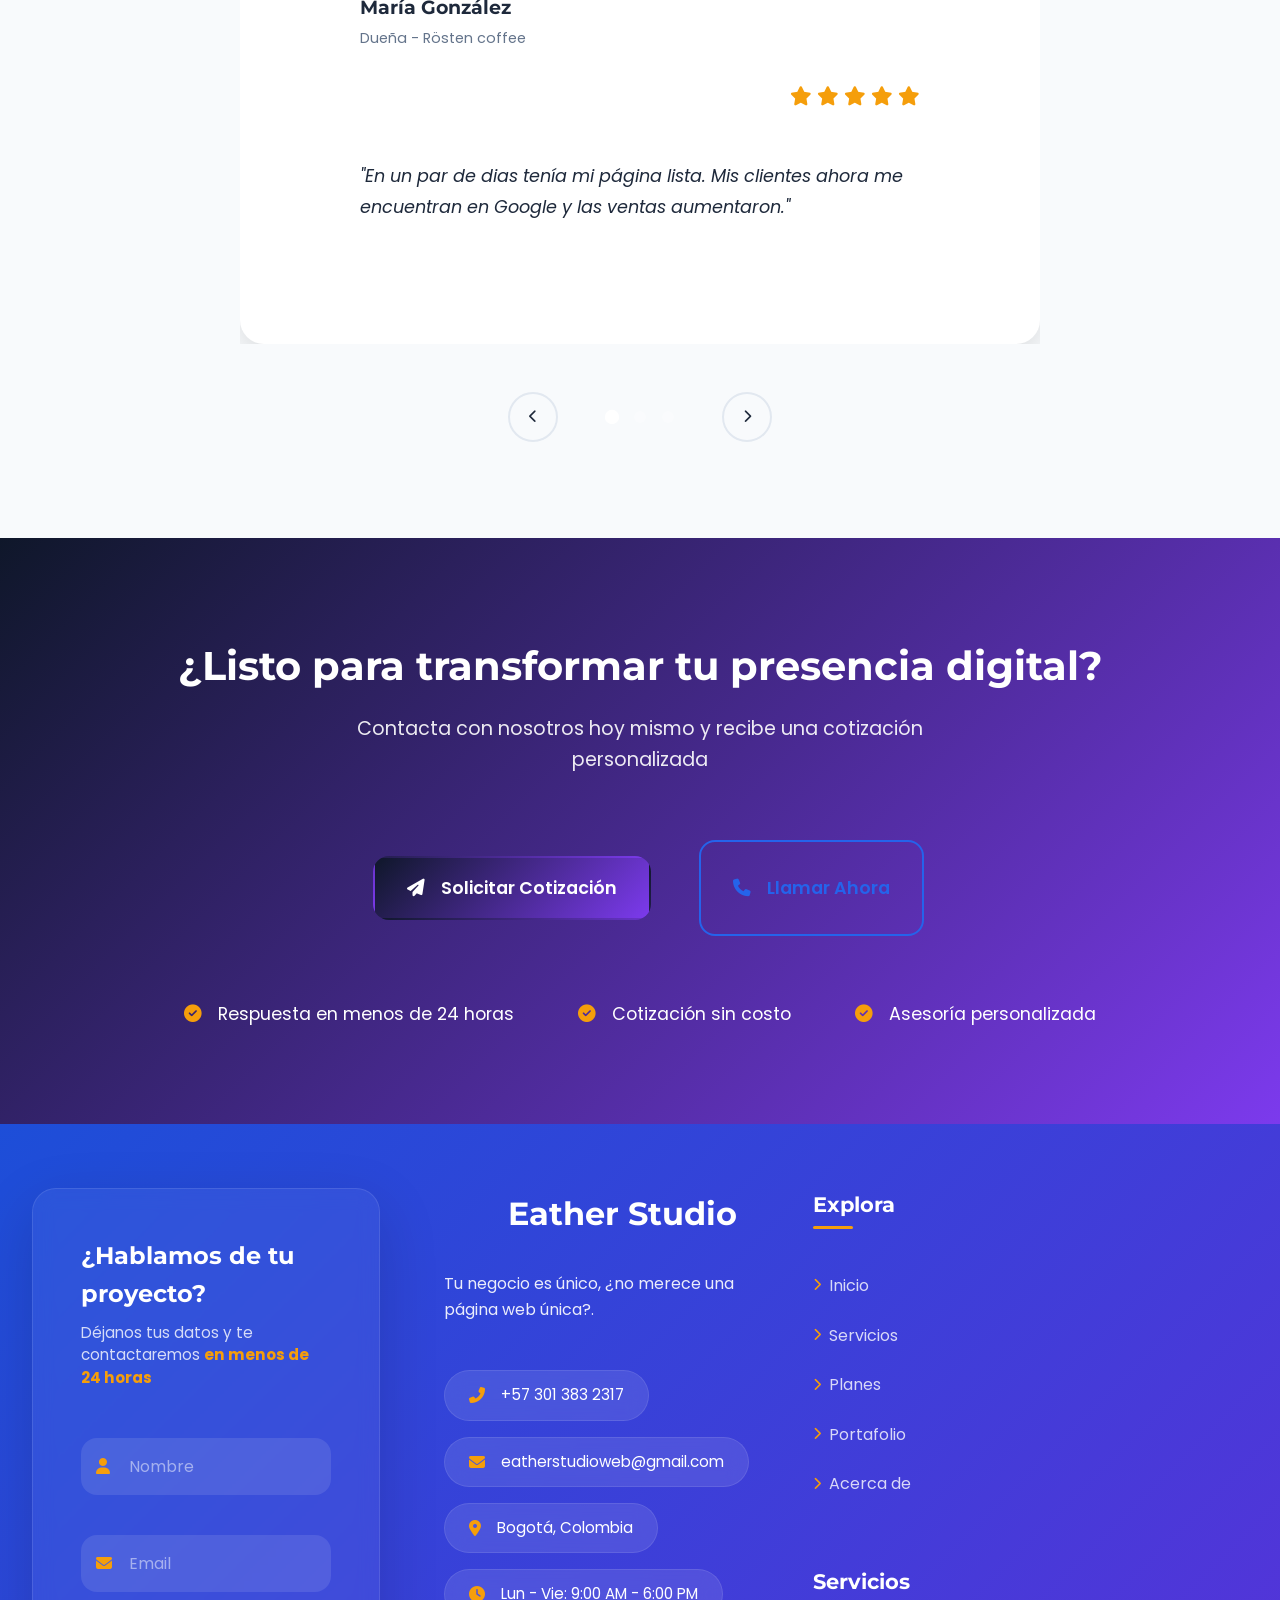
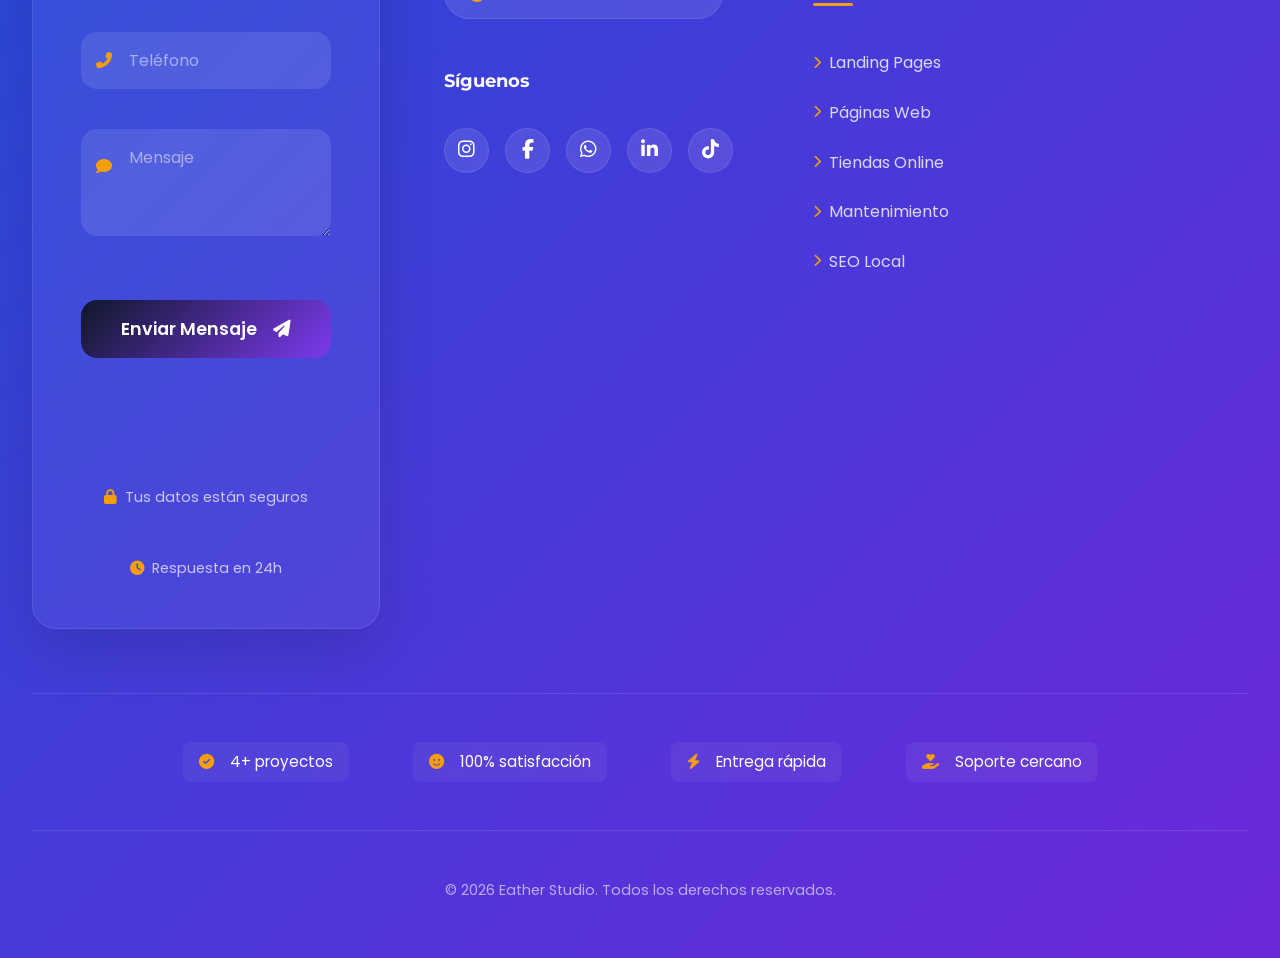
==== commit 528a09a0: "Update index.html" ====
--- a/index.html
+++ b/index.html
@@ -16,13 +16,13 @@
     
     <!-- CSS -->
     <link rel="stylesheet" href="./css/index.css">
-    <meta property="og:image" content="https://eatherstudio.com/algo.png">
-
-    <link rel="icon" href="./imagenes/algo.png" type="image/x-icon">
+    <meta property="og:image" content="https://eatherstudio.com/favicon.png">
+
+    <link rel="icon" href="./imagenes/favicon.png" type="image/x-icon">
     
         <!-- Para navegadores más modernos -->
-    <link rel="icon" type="image/png" sizes="32x32" href="https://eatherstudio.com/imagenes/algo.png">
-    <link rel="icon" type="image/png" sizes="16x16" href="https://eatherstudio.com/imagenes/algo.png">
+    <link rel="icon" type="image/png" sizes="32x32" href="https://eatherstudio.com/imagenes/favicon.png">
+    <link rel="icon" type="image/png" sizes="16x16" href="https://eatherstudio.com/imagenes/favicon.png">
     <!-- El favorito de Google, en la raíz -->
     <link rel="shortcut icon" href="https://eatherstudio.com/favicon.ico">
 </head>
@@ -32,7 +32,7 @@
         <div class="nav-container">
             <div class="nav-brand">
                 <a href="#home" class="logo">
-                    <img src="./imagenes/algo.png" alt="" class="imglogo">
+                    <img src="./imagenes/favicon.png" alt="" class="imglogo">
                     <span class="logo-text">Eather Studio</span>
                 </a>
             </div>
@@ -862,7 +862,7 @@
                 <!-- COLUMNA 1: Marca y contacto rápido -->
                 <div class="footer-premium-col brand-col">
                     <div class="footer-premium-logo">
-                        <img src="./imagenes/algo.png" alt="" class="imglogo" style="background-color: white; border-radius: 5px;">
+                        <img src="./imagenes/favicon.png" alt="" class="imglogo" style="background-color: white; border-radius: 5px;">
                         <span class="logo-text">Eather Studio</span>
                     </div>
                     
